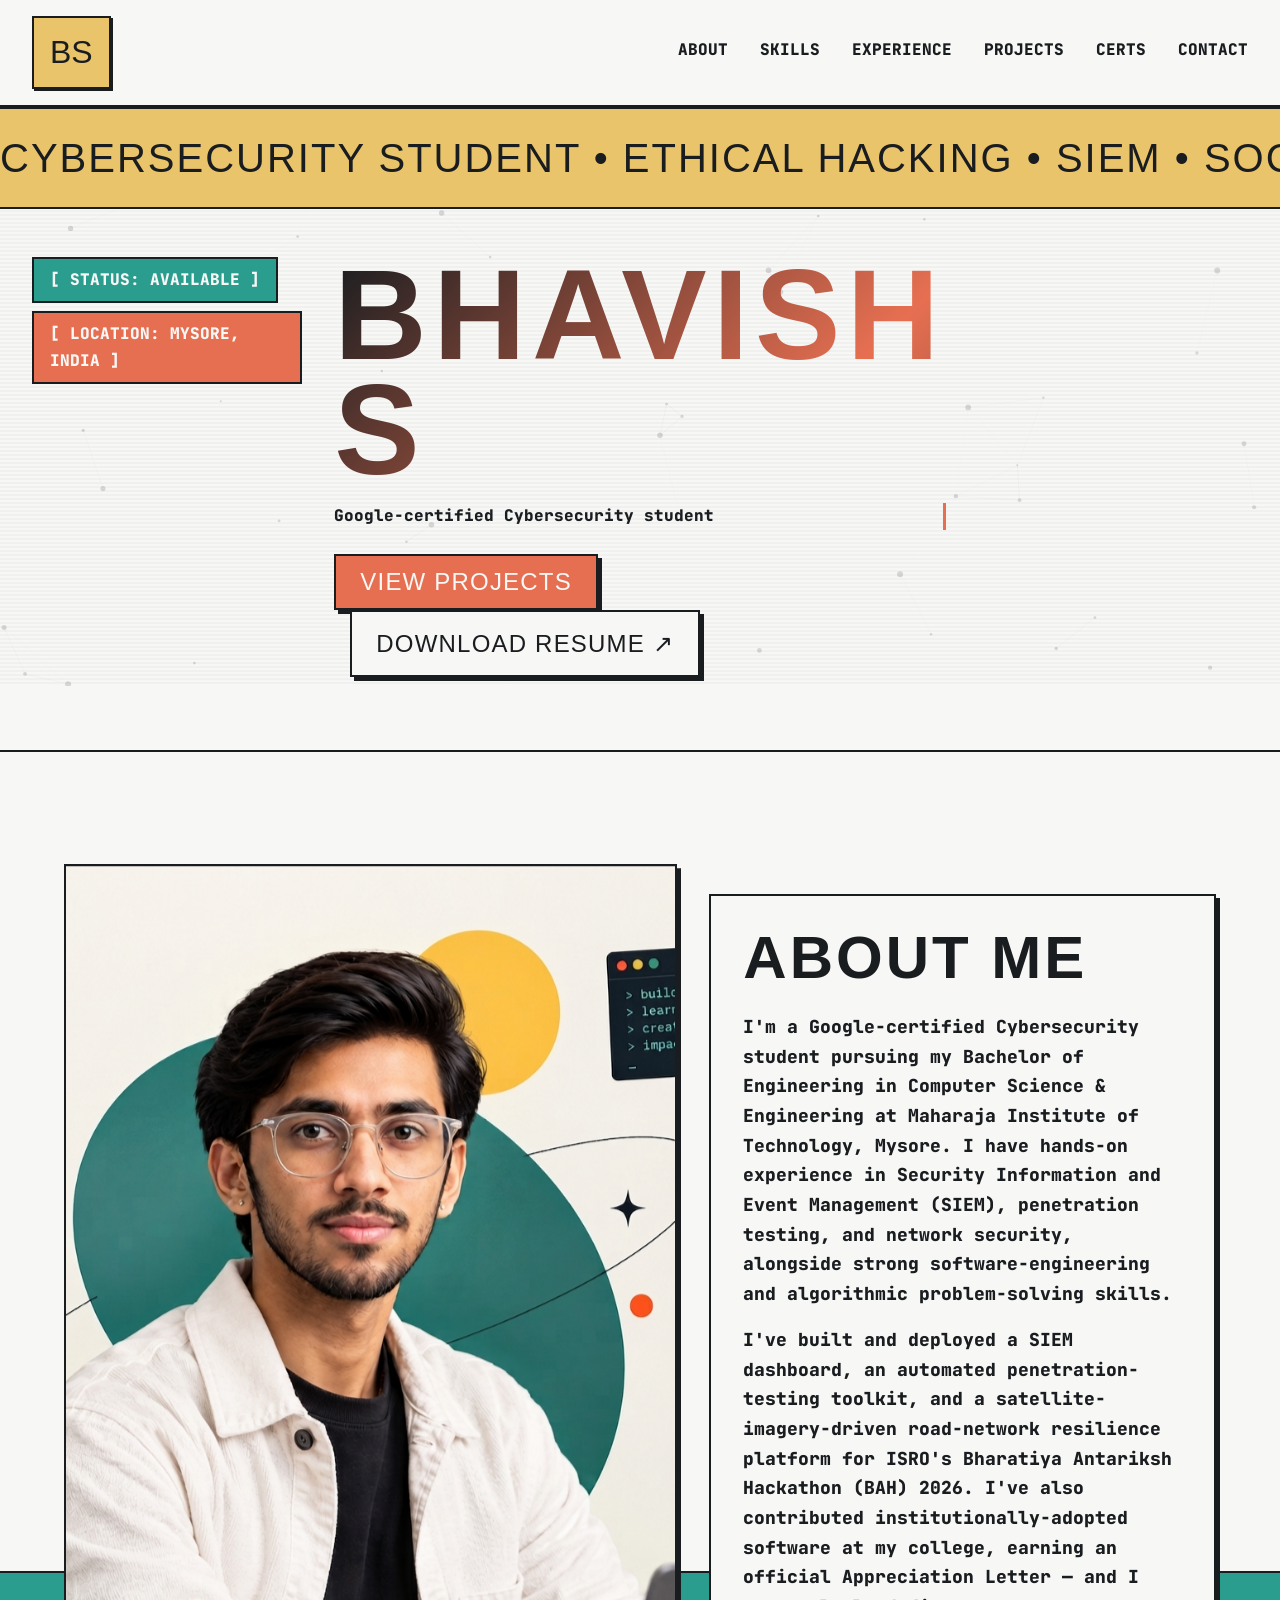
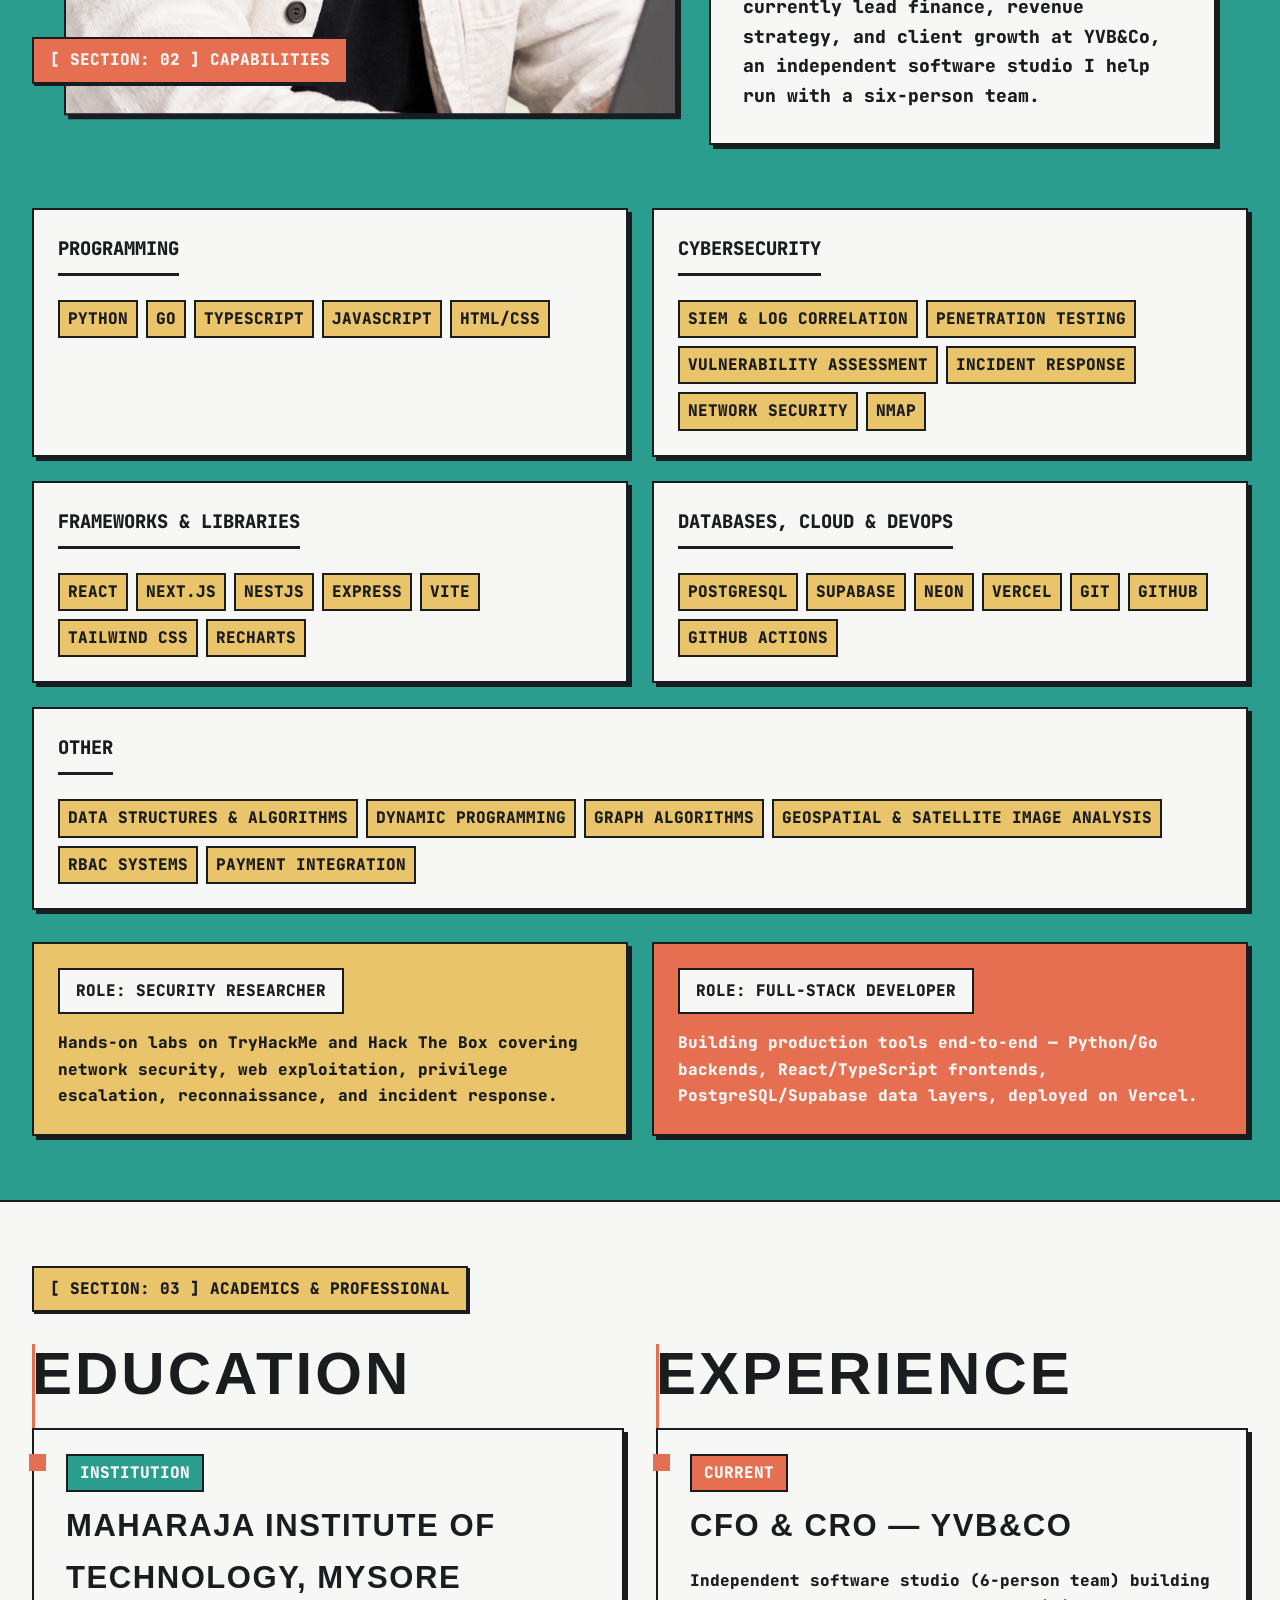
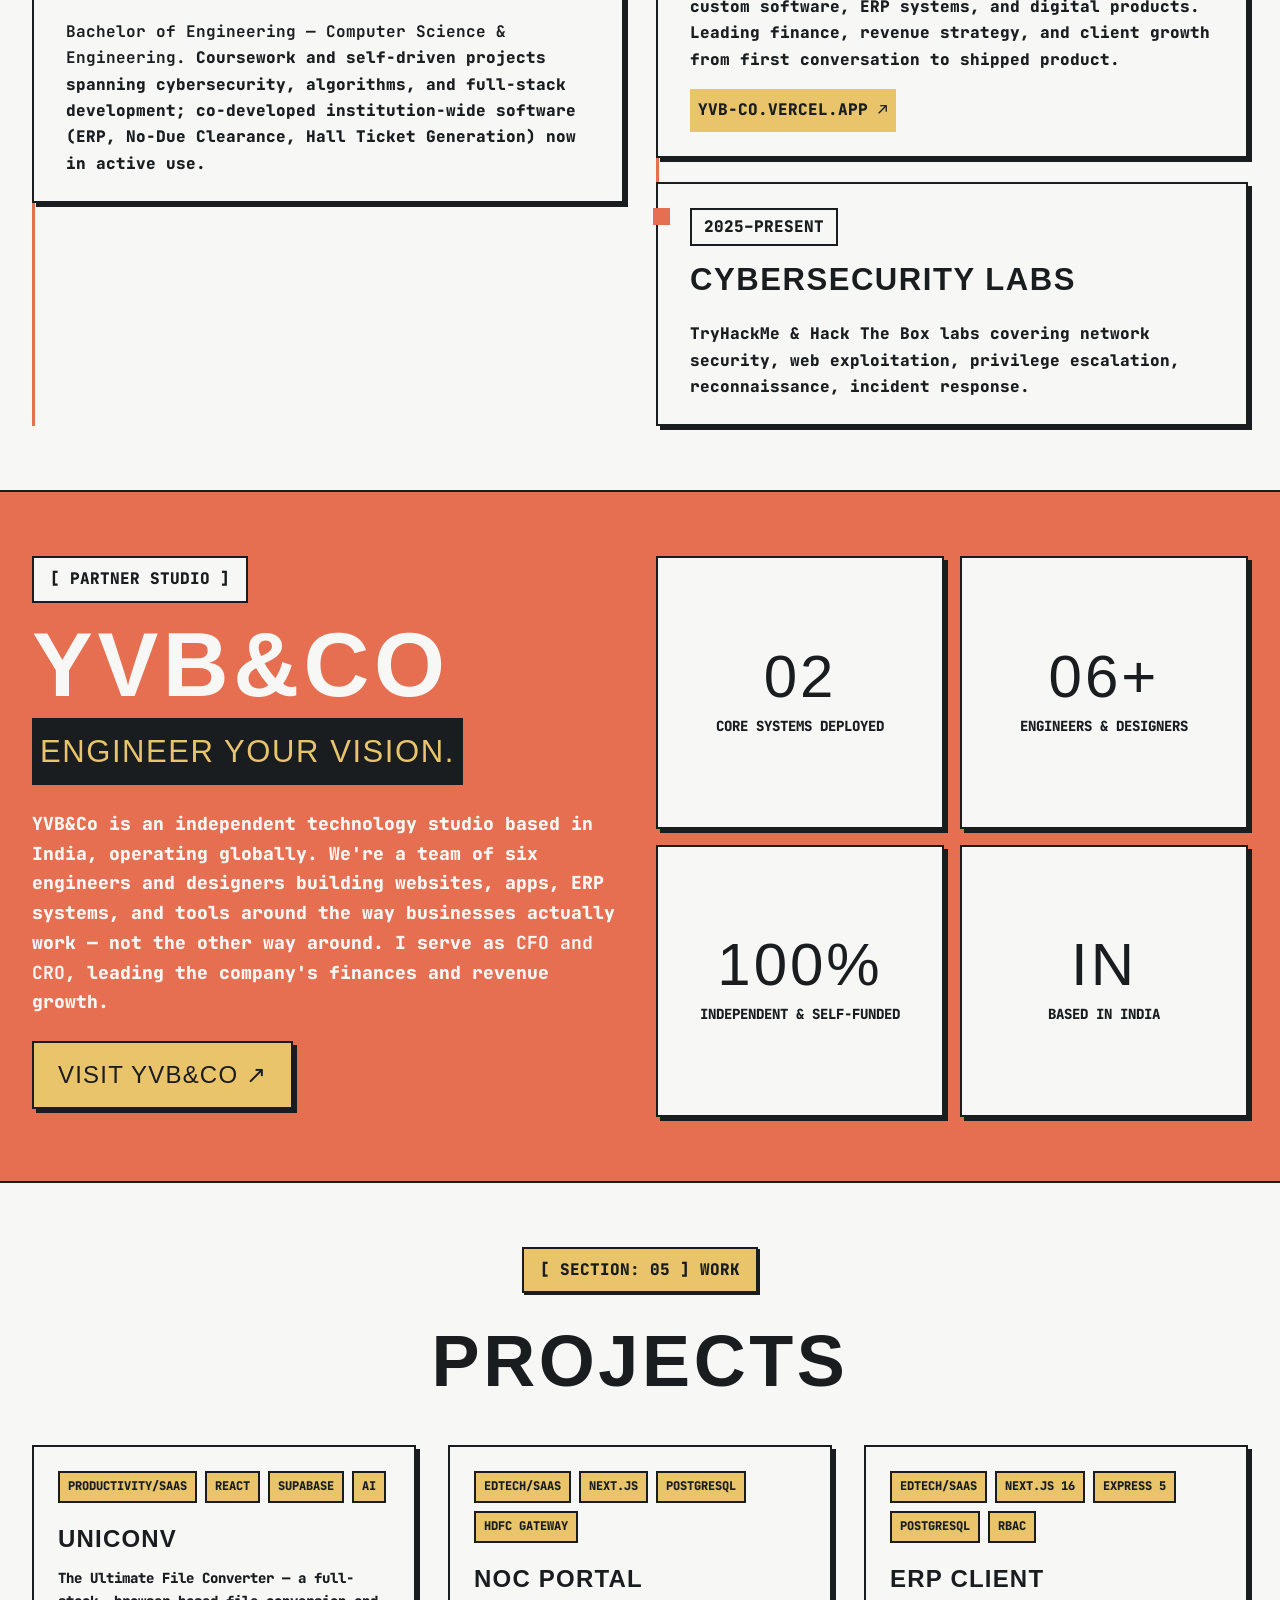
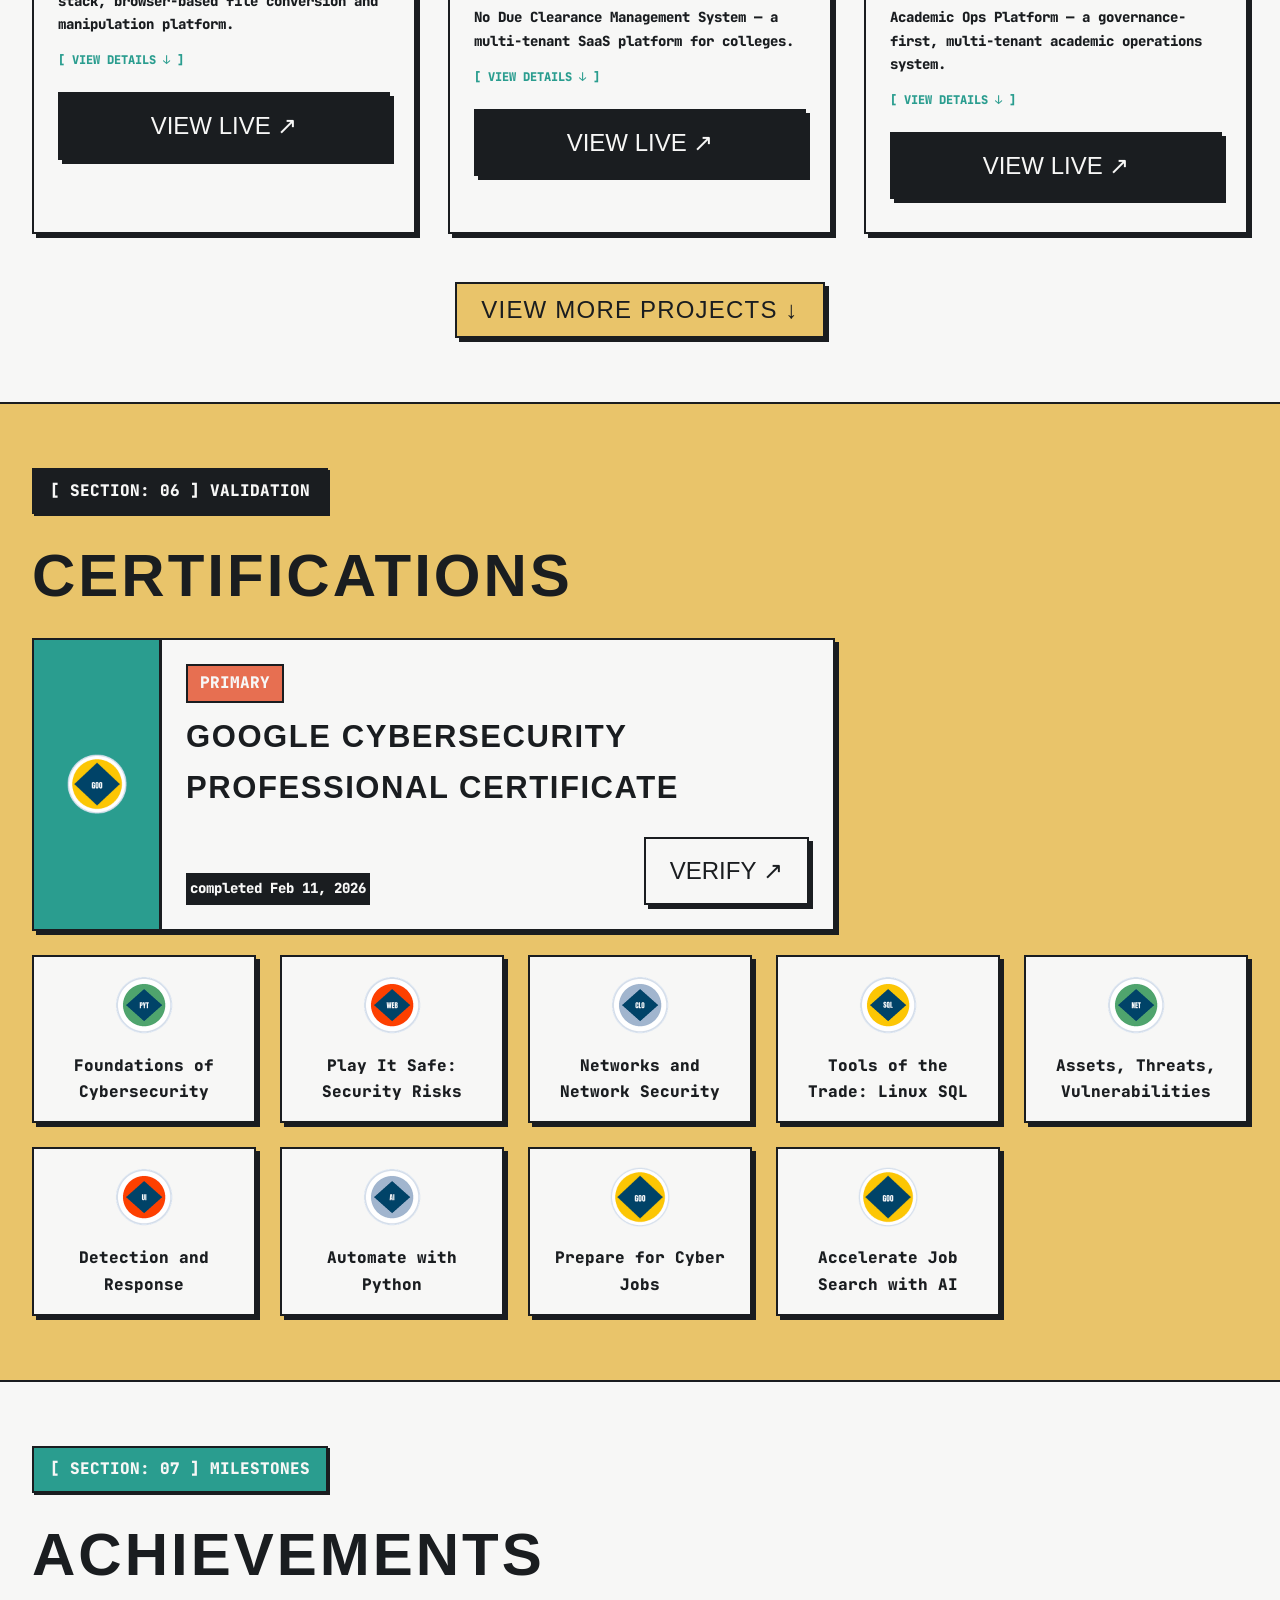
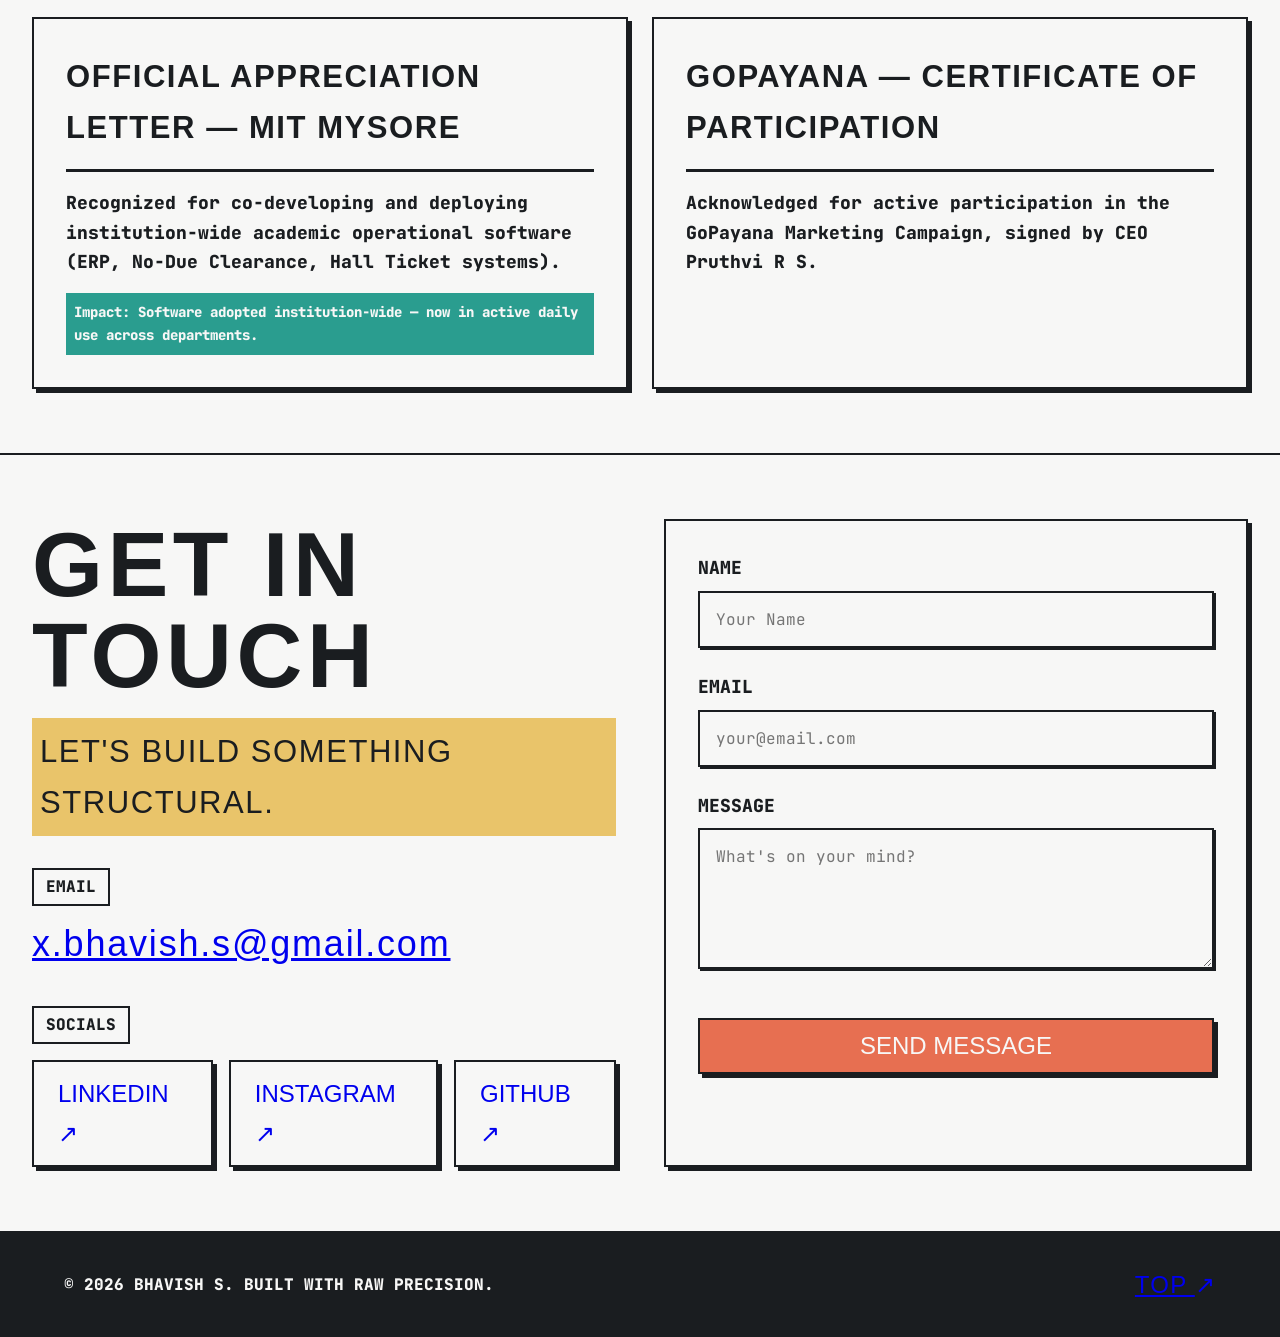
==== index.html @ 1194d5c7 "Update contact form with real Formspree endpoint ID" ====
<!DOCTYPE html>
<html lang="en">
<head>
  <meta charset="UTF-8">
  <meta name="viewport" content="width=device-width, initial-scale=1.0">
  <title>Bhavish S — Cybersecurity Engineer & Full-Stack Developer</title>
  <meta name="description" content="Portfolio of Bhavish S — Google-certified Cybersecurity student, SIEM specialist, penetration tester, and CFO at YVB&Co software studio.">
  <link rel="icon" href="assets/images/favicon.png" type="image/png">
  <meta property="og:title" content="Bhavish S — Portfolio">
  <meta property="og:description" content="Cybersecurity engineer building SIEM dashboards, penetration-testing tools, and secure enterprise systems.">
  <meta property="og:image" content="assets/images/og-image.jpg">
  <link rel="preconnect" href="https://fonts.googleapis.com">
  <link rel="preconnect" href="https://fonts.gstatic.com" crossorigin>
  <link href="https://fonts.googleapis.com/css2?family=JetBrains+Mono:ital,wght@0,100..800;1,100..800&display=swap" rel="stylesheet">
  <link rel="stylesheet" href="styles.css">
</head>
<body>
  <div class="scroll-progress" aria-hidden="true"></div>
  <div class="custom-cursor" aria-hidden="true"></div>

  <!-- LIGHTBOX -->
  <div class="lightbox-overlay" id="lightbox" aria-hidden="true">
    <button class="lightbox-close" aria-label="Close lightbox">✕</button>
    <img src="" alt="Enlarged view">
  </div>

  <header class="navbar brutal-border-b" id="navbar">
    <a href="#hero" class="logo brutal-box bg-yellow" aria-label="Home">BS</a>
    <nav id="navLinks" class="nav-links">
      <a href="#about" class="nav-link">About</a>
      <a href="#skills" class="nav-link">Skills</a>
      <a href="#experience" class="nav-link">Experience</a>
      <a href="#projects" class="nav-link">Projects</a>
      <a href="#certifications" class="nav-link">Certs</a>
      <a href="#contact" class="nav-link">Contact</a>
    </nav>
  </header>

  <main>
    <!-- HERO -->
    <section id="hero" class="hero">
      <canvas id="hero-particles" aria-hidden="true"></canvas>
      <div class="marquee brutal-border-y bg-yellow">
        <div class="marquee-content font-display">
          CYBERSECURITY STUDENT • ETHICAL HACKING • SIEM • SOC • FULL STACK ENGINEER • YVB&CO CFO • CYBERSECURITY STUDENT • ETHICAL HACKING • SIEM • SOC • FULL STACK ENGINEER • YVB&CO CFO • 
        </div>
      </div>
      <div class="grid-container main-grid mt-12">
        <div class="hero-meta reveal">
          <span class="brutal-chip bg-blue text-white shadow-none">[ STATUS: AVAILABLE ]</span>
          <span class="brutal-chip bg-red text-white shadow-none mt-2">[ LOCATION: MYSORE, INDIA ]</span>
        </div>

        <div class="hero-content reveal">
          <h1 class="hero-title font-display">BHAVISH S</h1>
          <p class="hero-sub font-mono font-bold typewriter" id="hero-typewriter">Google-certified Cybersecurity student building SIEM dashboards, penetration-testing tools, and secure systems — while leading finance, revenue strategy, and client growth at my own software studio, YVB&Co.</p>
          
          <div class="hero-actions mt-6">
            <button class="brutal-btn bg-red text-white hover-push font-display text-2xl magnetic-btn" onclick="document.getElementById('projects').scrollIntoView({behavior:'smooth'})">VIEW PROJECTS</button>
            <a href="resume.pdf" class="brutal-btn bg-white text-black hover-push font-display text-2xl ml-4 magnetic-btn" target="_blank">DOWNLOAD RESUME <span class="arrow">↗</span></a>
          </div>
        </div>
      </div>
    </section>

    <!-- ABOUT -->
    <section id="about" class="about mt-16 pt-16 brutal-border-t bg-white">
      <div class="grid-container">
        <div class="section-meta mb-8 reveal">
          <span class="brutal-chip bg-yellow text-black">[ SECTION: 01 ] BIOGRAPHY</span>
        </div>
        <div class="grid-container main-grid">
          <div class="about-visual reveal" id="about-portrait">
            <div class="image-stack brutal-border bg-blue brutal-shadow w-full h-full aspect-square">
              <img src="assets/images/about-image-new.jpg" alt="About Bhavish portrait" class="w-full h-full object-cover" loading="lazy">
            </div>
          </div>
          <div class="about-content col-span-2 brutal-card bg-white p-8 reveal">
            <h2 class="font-display text-6xl mb-6 uppercase">ABOUT ME</h2>
            <p class="mb-4 font-bold text-lg prose-cap">I'm a Google-certified Cybersecurity student pursuing my Bachelor of Engineering in Computer Science & Engineering at Maharaja Institute of Technology, Mysore. I have hands-on experience in Security Information and Event Management (SIEM), penetration testing, and network security, alongside strong software-engineering and algorithmic problem-solving skills.</p>
            <p class="font-bold text-lg prose-cap">I've built and deployed a SIEM dashboard, an automated penetration-testing toolkit, and a satellite-imagery-driven road-network resilience platform for ISRO's Bharatiya Antariksh Hackathon (BAH) 2026. I've also contributed institutionally-adopted software at my college, earning an official Appreciation Letter — and I currently lead finance, revenue strategy, and client growth at YVB&Co, an independent software studio I help run with a six-person team.</p>
          </div>
        </div>
      </div>
    </section>

    <!-- SKILLS -->
    <section id="skills" class="skills mt-16 pt-16 pb-16 bg-blue brutal-border-y">
      <div class="grid-container">
        <div class="section-meta mb-8 reveal">
          <span class="brutal-chip bg-red text-white">[ SECTION: 02 ] CAPABILITIES</span>
        </div>
        <h2 class="font-display text-6xl mb-8 uppercase text-white reveal">TECHNICAL SKILLS</h2>

        <div class="grid-2x2 gap-6">
          <div class="skill-group brutal-card bg-white p-6 reveal">
            <h3 class="font-mono font-bold border-b-3 border-black pb-2 mb-4 inline-block uppercase">Programming</h3>
            <div class="flex gap-2 flex-wrap mt-2">
              <span class="brutal-tag">Python</span><span class="brutal-tag">Go</span><span class="brutal-tag">TypeScript</span><span class="brutal-tag">JavaScript</span><span class="brutal-tag">HTML/CSS</span>
            </div>
          </div>
          <div class="skill-group brutal-card bg-white p-6 reveal">
            <h3 class="font-mono font-bold border-b-3 border-black pb-2 mb-4 inline-block uppercase">Cybersecurity</h3>
            <div class="flex gap-2 flex-wrap mt-2">
              <span class="brutal-tag">SIEM & Log Correlation</span><span class="brutal-tag">Penetration Testing</span><span class="brutal-tag">Vulnerability Assessment</span><span class="brutal-tag">Incident Response</span><span class="brutal-tag">Network Security</span><span class="brutal-tag">Nmap</span>
            </div>
          </div>
          <div class="skill-group brutal-card bg-white p-6 reveal">
            <h3 class="font-mono font-bold border-b-3 border-black pb-2 mb-4 inline-block uppercase">Frameworks & Libraries</h3>
            <div class="flex gap-2 flex-wrap mt-2">
              <span class="brutal-tag">React</span><span class="brutal-tag">Next.js</span><span class="brutal-tag">NestJS</span><span class="brutal-tag">Express</span><span class="brutal-tag">Vite</span><span class="brutal-tag">Tailwind CSS</span><span class="brutal-tag">Recharts</span>
            </div>
          </div>
          <div class="skill-group brutal-card bg-white p-6 reveal">
            <h3 class="font-mono font-bold border-b-3 border-black pb-2 mb-4 inline-block uppercase">Databases, Cloud & DevOps</h3>
            <div class="flex gap-2 flex-wrap mt-2">
              <span class="brutal-tag">PostgreSQL</span><span class="brutal-tag">Supabase</span><span class="brutal-tag">Neon</span><span class="brutal-tag">Vercel</span><span class="brutal-tag">Git</span><span class="brutal-tag">GitHub</span><span class="brutal-tag">GitHub Actions</span>
            </div>
          </div>
          <div class="skill-group brutal-card bg-white p-6 col-span-2 reveal">
            <h3 class="font-mono font-bold border-b-3 border-black pb-2 mb-4 inline-block uppercase">Other</h3>
            <div class="flex gap-2 flex-wrap mt-2">
              <span class="brutal-tag">Data Structures & Algorithms</span><span class="brutal-tag">Dynamic Programming</span><span class="brutal-tag">Graph Algorithms</span><span class="brutal-tag">Geospatial & Satellite Image Analysis</span><span class="brutal-tag">RBAC Systems</span><span class="brutal-tag">Payment Integration</span>
            </div>
          </div>
        </div>

        <div class="grid-2x2 gap-6 mt-8">
          <div class="capability-card brutal-card bg-yellow p-6 text-black reveal">
            <span class="brutal-chip bg-white text-black mb-4 inline-block shadow-none">Role: Security Researcher</span>
            <p class="font-bold">Hands-on labs on TryHackMe and Hack The Box covering network security, web exploitation, privilege escalation, reconnaissance, and incident response.</p>
          </div>
          <div class="capability-card brutal-card bg-red text-white p-6 reveal">
            <span class="brutal-chip bg-white text-black mb-4 inline-block shadow-none">Role: Full-Stack Developer</span>
            <p class="font-bold">Building production tools end-to-end — Python/Go backends, React/TypeScript frontends, PostgreSQL/Supabase data layers, deployed on Vercel.</p>
          </div>
        </div>
      </div>
    </section>

    <!-- EDUCATION & EXPERIENCE -->
    <section id="experience" class="experience mt-16">
      <div class="grid-container">
        <div class="section-meta mb-8 reveal">
          <span class="brutal-chip bg-yellow text-black">[ SECTION: 03 ] ACADEMICS & PROFESSIONAL</span>
        </div>
        
        <div class="grid-2x2 gap-8">
          <div class="col-left timeline-col">
            <div class="timeline-progress" id="timeline-left"></div>
            <h2 class="font-display text-6xl mb-6 uppercase reveal">EDUCATION</h2>
            <div class="brutal-card bg-white p-6 timeline-node reveal">
              <div class="card-header mb-4">
                <span class="brutal-badge bg-blue text-white mb-2 inline-block">Institution</span>
                <h3 class="font-display text-3xl uppercase">MAHARAJA INSTITUTE OF TECHNOLOGY, MYSORE</h3>
              </div>
              <div class="card-body">
                <p class="font-bold prose-cap"><strong>Bachelor of Engineering — Computer Science & Engineering.</strong> Coursework and self-driven projects spanning cybersecurity, algorithms, and full-stack development; co-developed institution-wide software (ERP, No-Due Clearance, Hall Ticket Generation) now in active use.</p>
              </div>
            </div>
          </div>
          <div class="col-right timeline-col">
            <div class="timeline-progress" id="timeline-right"></div>
            <h2 class="font-display text-6xl mb-6 uppercase reveal">EXPERIENCE</h2>
            <div class="brutal-card bg-white p-6 mb-6 timeline-node reveal">
              <div class="card-header mb-4">
                <span class="brutal-badge bg-red text-white mb-2 inline-block">Current</span>
                <h3 class="font-display text-3xl uppercase">CFO & CRO — YVB&CO</h3>
              </div>
              <p class="font-bold mb-4 prose-cap">Independent software studio (6-person team) building custom software, ERP systems, and digital products. Leading finance, revenue strategy, and client growth from first conversation to shipped product.</p>
              <a href="https://yvb-co.vercel.app" target="_blank" class="brutal-link bg-yellow font-bold uppercase p-2 border-3 border-black inline-block hover-push">yvb-co.vercel.app <span class="project-arrow">↗</span></a>
            </div>
            <div class="brutal-card bg-white p-6 timeline-node reveal">
              <div class="card-header mb-4">
                <span class="brutal-badge bg-white text-black border-3 border-black mb-2 inline-block">2025–Present</span>
                <h3 class="font-display text-3xl uppercase">CYBERSECURITY LABS</h3>
              </div>
              <p class="font-bold prose-cap">TryHackMe & Hack The Box labs covering network security, web exploitation, privilege escalation, reconnaissance, incident response.</p>
            </div>
          </div>
        </div>
      </div>
    </section>

    <!-- COMPANY -->
    <section id="company" class="company mt-16 pt-16 pb-16 bg-red brutal-border-y text-white">
      <div class="grid-container">
        <div class="grid-2x2 gap-8">
          <div class="company-main reveal">
            <span class="brutal-chip bg-white text-black mb-4 inline-block shadow-none">[ PARTNER STUDIO ]</span>
            <h2 class="font-display text-8xl uppercase mb-2">YVB&CO</h2>
            <p class="company-tagline font-display text-3xl bg-black text-yellow inline-block p-2 border-3 border-white mb-6 uppercase">ENGINEER YOUR VISION.</p>
            <p class="font-bold text-lg mb-6 prose-cap">YVB&Co is an independent technology studio based in India, operating globally. We're a team of six engineers and designers building websites, apps, ERP systems, and tools around the way businesses actually work — not the other way around. I serve as <strong>CFO and CRO</strong>, leading the company's finances and revenue growth.</p>
            <a href="https://yvb-co.vercel.app/" target="_blank" class="brutal-btn bg-yellow text-black font-display text-2xl hover-push magnetic-btn">VISIT YVB&CO <span class="project-arrow">↗</span></a>
          </div>

          <div class="company-stats grid-2x2 gap-4">
            <div class="brutal-card bg-white text-black p-6 flex flex-col justify-center items-center text-center reveal">
              <span class="font-display text-6xl block">02</span>
              <span class="font-mono font-bold uppercase text-sm block mt-2">Core Systems Deployed</span>
            </div>
            <div class="brutal-card bg-white text-black p-6 flex flex-col justify-center items-center text-center reveal">
              <span class="font-display text-6xl block">06+</span>
              <span class="font-mono font-bold uppercase text-sm block mt-2">Engineers & Designers</span>
            </div>
            <div class="brutal-card bg-white text-black p-6 flex flex-col justify-center items-center text-center reveal">
              <span class="font-display text-6xl block">100%</span>
              <span class="font-mono font-bold uppercase text-sm block mt-2">Independent & Self-Funded</span>
            </div>
            <div class="brutal-card bg-white text-black p-6 flex flex-col justify-center items-center text-center reveal">
              <span class="font-display text-6xl block">IN</span>
              <span class="font-mono font-bold uppercase text-sm block mt-2">Based in India</span>
            </div>
          </div>
        </div>
      </div>
    </section>

    <!-- PROJECTS -->
    <section id="projects" class="projects mt-16">
      <div class="grid-container">
        <div class="section-meta mb-8 text-center reveal">
          <span class="brutal-chip bg-yellow text-black">[ SECTION: 05 ] WORK</span>
        </div>
        <h2 class="font-display text-7xl uppercase mb-12 text-center reveal">PROJECTS</h2>

        <div class="grid-auto gap-8">
          <!-- Project 1: UniConv -->
          <article class="brutal-card bg-white project-card reveal">
            <div class="p-6">
              <div class="flex gap-2 flex-wrap mb-4">
                <span class="brutal-tag text-xs">Productivity/SaaS</span>
                <span class="brutal-tag text-xs bg-white">React</span>
                <span class="brutal-tag text-xs bg-white">Supabase</span>
                <span class="brutal-tag text-xs bg-white">AI</span>
              </div>
              <h3 class="font-display text-2xl uppercase mb-2">UniConv</h3>
              <p class="font-bold text-sm mb-2">The Ultimate File Converter — a full-stack, browser-based file conversion and manipulation platform.</p>
              <button class="project-expand-btn" onclick="this.closest('.project-card').classList.toggle('expanded')">[ VIEW DETAILS ↓ ]</button>
              <div class="project-details">
                <div class="mt-4 p-4 bg-yellow border-3 border-black">
                  <p class="font-bold text-sm mb-2"><strong>Problem:</strong> Users needed multiple tools/apps to convert, merge, compress, and secure files — creating friction and privacy concerns with uploading to random services.</p>
                  <p class="font-bold text-sm mb-2"><strong>Approach:</strong> Built a universal converter supporting PNG/JPG/WEBP ↔ PDF/DOCX with AI-assisted watermark removal, PDF-to-Excel table extraction, merge/split, 256-bit AES encryption, and audio/video conversion with codec control.</p>
                  <p class="font-bold text-sm mb-2"><strong>Role:</strong> Full-stack development — designed the architecture, built frontend and backend, and implemented Supabase auth for free/pro tiers.</p>
                  <p class="font-bold text-sm"><strong>Impact:</strong> Single platform replacing 5+ separate tools; zero file uploads to third-party servers.</p>
                </div>
              </div>
              <a href="https://uniconv-psi.vercel.app/" target="_blank" class="brutal-btn bg-black text-white w-full text-center text-lg mt-4">VIEW LIVE <span class="project-arrow">↗</span></a>
            </div>
          </article>

          <!-- Project 2: NOC Portal -->
          <article class="brutal-card bg-white project-card reveal">
            <div class="p-6">
              <div class="flex gap-2 flex-wrap mb-4">
                <span class="brutal-tag text-xs">EdTech/SaaS</span>
                <span class="brutal-tag text-xs bg-white">Next.js</span>
                <span class="brutal-tag text-xs bg-white">PostgreSQL</span>
                <span class="brutal-tag text-xs bg-white">HDFC Gateway</span>
              </div>
              <h3 class="font-display text-2xl uppercase mb-2">NOC Portal</h3>
              <p class="font-bold text-sm mb-2">No Due Clearance Management System — a multi-tenant SaaS platform for colleges.</p>
              <button class="project-expand-btn" onclick="this.closest('.project-card').classList.toggle('expanded')">[ VIEW DETAILS ↓ ]</button>
              <div class="project-details">
                <div class="mt-4 p-4 bg-yellow border-3 border-black">
                  <p class="font-bold text-sm mb-2"><strong>Problem:</strong> Colleges handled No Due Certificates manually — students physically visited 6+ departments, waited days for signatures, and payments were tracked on paper.</p>
                  <p class="font-bold text-sm mb-2"><strong>Approach:</strong> Built a multi-stage clearance workflow (Faculty → AICTE → Librarian → Accounts → HOD → Principal) with HDFC SmartGateway payment integration, webhook verification, and bulk CSV imports.</p>
                  <p class="font-bold text-sm mb-2"><strong>Role:</strong> Full-stack development — designed role-based access across 12+ roles, multi-tenant architecture with per-institution branding and billing plans.</p>
                  <p class="font-bold text-sm"><strong>Impact:</strong> Digitized an entirely manual clearance process; adopted institution-wide at MIT Mysore.</p>
                </div>
              </div>
              <a href="https://noc-portal-self.vercel.app/" target="_blank" class="brutal-btn bg-black text-white w-full text-center text-lg mt-4">VIEW LIVE <span class="project-arrow">↗</span></a>
            </div>
          </article>

          <!-- Project 3: ERP Client -->
          <article class="brutal-card bg-white project-card reveal">
            <div class="p-6">
              <div class="flex gap-2 flex-wrap mb-4">
                <span class="brutal-tag text-xs">EdTech/SaaS</span>
                <span class="brutal-tag text-xs bg-white">Next.js 16</span>
                <span class="brutal-tag text-xs bg-white">Express 5</span>
                <span class="brutal-tag text-xs bg-white">PostgreSQL</span>
                <span class="brutal-tag text-xs bg-white">RBAC</span>
              </div>
              <h3 class="font-display text-2xl uppercase mb-2">ERP Client</h3>
              <p class="font-bold text-sm mb-2">Academic Ops Platform — a governance-first, multi-tenant academic operations system.</p>
              <button class="project-expand-btn" onclick="this.closest('.project-card').classList.toggle('expanded')">[ VIEW DETAILS ↓ ]</button>
              <div class="project-details">
                <div class="mt-4 p-4 bg-yellow border-3 border-black">
                  <p class="font-bold text-sm mb-2"><strong>Problem:</strong> Engineering colleges managed admissions, assessments, exams, and results across disconnected spreadsheets with zero audit trail or access control.</p>
                  <p class="font-bold text-sm mb-2"><strong>Approach:</strong> Built a 10-role RBAC hierarchy with OWN/ASSIGNED/DEPARTMENT/ALL scopes. Full academic structure: departments, programs, courses, batches, semesters. Separation-of-duties workflow (clerk entry → COE approval → admin publish).</p>
                  <p class="font-bold text-sm mb-2"><strong>Role:</strong> Full-stack architect — designed zero-trust security model, immutable audit logging, and the complete role hierarchy.</p>
                  <p class="font-bold text-sm"><strong>Impact:</strong> Covers the full academic lifecycle from admissions to result publication with immutable compliance.</p>
                </div>
              </div>
              <a href="https://erp-client-9lbk.vercel.app/" target="_blank" class="brutal-btn bg-black text-white w-full text-center text-lg mt-4">VIEW LIVE <span class="project-arrow">↗</span></a>
            </div>
          </article>
        </div>

        <div id="hidden-projects" style="display: none;" class="grid-auto gap-8 mt-8">
          <!-- Project 4: MITM PlacePro -->
          <article class="brutal-card bg-white project-card reveal">
            <div class="p-6">
              <div class="flex gap-2 flex-wrap mb-4">
                <span class="brutal-tag text-xs">EdTech/SaaS</span>
                <span class="brutal-tag text-xs bg-white">Next.js 16</span>
                <span class="brutal-tag text-xs bg-white">NestJS</span>
                <span class="brutal-tag text-xs bg-white">Neon PostgreSQL</span>
                <span class="brutal-tag text-xs bg-white">JWT</span>
              </div>
              <h3 class="font-display text-2xl uppercase mb-2">MITM PlacePro</h3>
              <p class="font-bold text-sm mb-2">Intelligent Campus Placement Management System.</p>
              <button class="project-expand-btn" onclick="this.closest('.project-card').classList.toggle('expanded')">[ VIEW DETAILS ↓ ]</button>
              <div class="project-details">
                <div class="mt-4 p-4 bg-yellow border-3 border-black">
                  <p class="font-bold text-sm mb-2"><strong>Problem:</strong> Campus placements were coordinated via email chains and spreadsheets — no visibility for students, no structured drive management for placement officers.</p>
                  <p class="font-bold text-sm mb-2"><strong>Approach:</strong> Three dashboards (Admin, Student, Company) with end-to-end drive management, multi-round scheduling, assessment system with credential distribution, and real-time analytics.</p>
                  <p class="font-bold text-sm mb-2"><strong>Role:</strong> Full-stack development — built all three portals, assessment engine, bulk grading, and department-wise reporting.</p>
                  <p class="font-bold text-sm"><strong>Impact:</strong> Complete digitization of placement lifecycle — from drive creation to final hiring result.</p>
                </div>
              </div>
              <a href="https://mitm-placepro.vercel.app/" target="_blank" class="brutal-btn bg-black text-white w-full text-center text-lg mt-4">VIEW LIVE <span class="project-arrow">↗</span></a>
            </div>
          </article>

          <!-- Project 5: Jnanashodha -->
          <article class="brutal-card bg-white project-card reveal">
            <div class="p-6">
              <div class="flex gap-2 flex-wrap mb-4">
                <span class="brutal-tag text-xs">EdTech/Research</span>
                <span class="brutal-tag text-xs bg-white">React</span>
                <span class="brutal-tag text-xs bg-white">VTU Compliance</span>
              </div>
              <h3 class="font-display text-2xl uppercase mb-2">Jnanashodha</h3>
              <p class="font-bold text-sm mb-2">Research Admissions & Management Portal — ಜ್ಞಾನಶೋಧ ("Pursuit of Knowledge").</p>
              <button class="project-expand-btn" onclick="this.closest('.project-card').classList.toggle('expanded')">[ VIEW DETAILS ↓ ]</button>
              <div class="project-details">
                <div class="mt-4 p-4 bg-yellow border-3 border-black">
                  <p class="font-bold text-sm mb-2"><strong>Problem:</strong> The entire Ph.D lifecycle at MIT Mysore — from candidate registration through graduation — was tracked manually with no digital workflow.</p>
                  <p class="font-bold text-sm mb-2"><strong>Approach:</strong> 8-tab application wizard covering personal, academic, examination, ETR exemption, documents, and payment details. Full workflow: application → Principal review → scholar allotment → RAC formation → progress reports → publications → examinations → graduation.</p>
                  <p class="font-bold text-sm mb-2"><strong>Role:</strong> Full-stack development — built 5 tailored role dashboards (Admin, Principal, Supervisor, RAC Member, Candidate) with VTU-compliant process flows.</p>
                  <p class="font-bold text-sm"><strong>Impact:</strong> Digitized the complete Ph.D lifecycle for the institution.</p>
                </div>
              </div>
              <a href="https://mitm-rd.vercel.app/" target="_blank" class="brutal-btn bg-black text-white w-full text-center text-lg mt-4">VIEW LIVE <span class="project-arrow">↗</span></a>
            </div>
          </article>

          <!-- Project 6: PetCommunity -->
          <article class="brutal-card bg-white project-card reveal">
            <div class="p-6">
              <div class="flex gap-2 flex-wrap mb-4">
                <span class="brutal-tag text-xs">Community/Consumer</span>
                <span class="brutal-tag text-xs bg-white">React</span>
                <span class="brutal-tag text-xs bg-white">AI Matching</span>
              </div>
              <h3 class="font-display text-2xl uppercase mb-2">PetCommunity</h3>
              <p class="font-bold text-sm mb-2">Connect, Match & Care — a community platform for pet owners.</p>
              <button class="project-expand-btn" onclick="this.closest('.project-card').classList.toggle('expanded')">[ VIEW DETAILS ↓ ]</button>
              <div class="project-details">
                <div class="mt-4 p-4 bg-yellow border-3 border-black">
                  <p class="font-bold text-sm mb-2"><strong>Problem:</strong> Pet owners lacked a single platform to find compatible pets, locate specialty vets, and share expert care advice.</p>
                  <p class="font-bold text-sm mb-2"><strong>Approach:</strong> Intelligent pet matchmaking based on genetic traits and temperament, verified vet directory ("Elite Care"), community feed, expert Q&A, and Breed Lab — an in-depth breed and genetics encyclopedia.</p>
                  <p class="font-bold text-sm mb-2"><strong>Role:</strong> Full-stack development — built matchmaking algorithm, community features, and the Breed Lab encyclopedia.</p>
                  <p class="font-bold text-sm"><strong>Impact:</strong> One-stop platform connecting pet owners with care resources and compatible matches.</p>
                </div>
              </div>
              <a href="https://petcommunity-puce.vercel.app/" target="_blank" class="brutal-btn bg-black text-white w-full text-center text-lg mt-4">VIEW LIVE <span class="project-arrow">↗</span></a>
            </div>
          </article>
        </div>
        
        <div class="text-center mt-12">
          <button id="toggle-projects-btn" class="brutal-btn bg-yellow text-black hover-push font-display text-2xl cursor-pointer magnetic-btn" onclick="document.getElementById('hidden-projects').style.display='grid'; this.style.display='none';">VIEW MORE PROJECTS ↓</button>
        </div>
      </div>
    </section>

    <!-- CERTIFICATIONS -->
    <section id="certifications" class="certs mt-16 pt-16 pb-16 bg-yellow brutal-border-y">
      <div class="grid-container">
        <div class="section-meta mb-8 reveal">
          <span class="brutal-chip bg-black text-white">[ SECTION: 06 ] VALIDATION</span>
        </div>
        <h2 class="font-display text-6xl mb-8 uppercase text-black reveal">CERTIFICATIONS</h2>

        <div class="grid-auto gap-6">
          <article class="brutal-card bg-white hover-push col-span-2 flex items-stretch reveal">
            <div class="p-6 border-r-3 border-black flex items-center justify-center min-w-32 bg-blue">
              <img src="assets/images/cert-01.png" alt="Google Cybersecurity" class="w-16 h-16 object-contain" loading="lazy">
            </div>
            <div class="p-6 w-full flex flex-col justify-between">
              <div>
                <span class="brutal-badge bg-red text-white mb-2 inline-block">Primary</span>
                <h3 class="font-display text-3xl uppercase mb-2">Google Cybersecurity Professional Certificate</h3>
              </div>
              <div class="flex justify-between items-end mt-4">
                <span class="font-mono font-bold text-sm bg-black text-white p-1">completed Feb 11, 2026</span>
                <a href="https://coursera.org/verify/professional-cert/I4I0BFTGQ6G2" target="_blank" class="brutal-btn bg-white text-black p-2 px-4 text-sm hover-bg-blue">Verify <span class="project-arrow">↗</span></a>
              </div>
            </div>
          </article>
        </div>
          
        <div class="cert-grid mt-6">
          <article class="brutal-card bg-white p-4 flex flex-col items-center text-center hover-straight reveal">
            <img src="assets/images/cert-02.png" alt="Foundations" class="w-16 h-16 mb-4" loading="lazy">
            <h4 class="font-bold">Foundations of Cybersecurity</h4>
          </article>
          <article class="brutal-card bg-white p-4 flex flex-col items-center text-center hover-straight reveal">
            <img src="assets/images/cert-03.png" alt="Play It Safe" class="w-16 h-16 mb-4" loading="lazy">
            <h4 class="font-bold">Play It Safe: Security Risks</h4>
          </article>
          <article class="brutal-card bg-white p-4 flex flex-col items-center text-center hover-straight reveal">
            <img src="assets/images/cert-04.png" alt="Networks" class="w-16 h-16 mb-4" loading="lazy">
            <h4 class="font-bold">Networks and Network Security</h4>
          </article>
          <article class="brutal-card bg-white p-4 flex flex-col items-center text-center hover-straight reveal">
            <img src="assets/images/cert-05.png" alt="Linux SQL" class="w-16 h-16 mb-4" loading="lazy">
            <h4 class="font-bold">Tools of the Trade: Linux SQL</h4>
          </article>
          <article class="brutal-card bg-white p-4 flex flex-col items-center text-center hover-straight reveal">
            <img src="assets/images/cert-06.png" alt="Threats" class="w-16 h-16 mb-4" loading="lazy">
            <h4 class="font-bold">Assets, Threats, Vulnerabilities</h4>
          </article>
          <article class="brutal-card bg-white p-4 flex flex-col items-center text-center hover-straight reveal">
            <img src="assets/images/cert-07.png" alt="Detection" class="w-16 h-16 mb-4" loading="lazy">
            <h4 class="font-bold">Detection and Response</h4>
          </article>
          <article class="brutal-card bg-white p-4 flex flex-col items-center text-center hover-straight reveal">
            <img src="assets/images/cert-08.png" alt="Python" class="w-16 h-16 mb-4" loading="lazy">
            <h4 class="font-bold">Automate with Python</h4>
          </article>
          <article class="brutal-card bg-white p-4 flex flex-col items-center text-center hover-straight reveal">
            <img src="assets/images/cert-01.png" alt="Prepare Jobs" class="w-16 h-16 mb-4" loading="lazy">
            <h4 class="font-bold">Prepare for Cyber Jobs</h4>
          </article>
          <article class="brutal-card bg-white p-4 flex flex-col items-center text-center hover-straight reveal">
            <img src="assets/images/cert-01.png" alt="AI" class="w-16 h-16 mb-4" loading="lazy">
            <h4 class="font-bold">Accelerate Job Search with AI</h4>
          </article>
        </div>
      </div>
    </section>

    <!-- ACHIEVEMENTS -->
    <section id="achievements" class="achievements mt-16">
      <div class="grid-container">
        <div class="section-meta mb-8 reveal">
          <span class="brutal-chip bg-blue text-white">[ SECTION: 07 ] MILESTONES</span>
        </div>
        <h2 class="font-display text-6xl mb-8 uppercase text-black reveal">ACHIEVEMENTS</h2>
        <div class="grid-2x2 gap-6">
          <div class="brutal-card bg-white p-8 hover-push reveal">
            <h3 class="font-display text-3xl uppercase border-b-3 border-black pb-4 mb-4">Official Appreciation Letter — MIT Mysore</h3>
            <p class="font-bold text-lg prose-cap">Recognized for co-developing and deploying institution-wide academic operational software (ERP, No-Due Clearance, Hall Ticket systems).</p>
            <p class="font-mono font-bold text-sm mt-4 bg-blue text-white p-2 inline-block">Impact: Software adopted institution-wide — now in active daily use across departments.</p>
          </div>
          <div class="brutal-card bg-white p-8 hover-push reveal">
            <h3 class="font-display text-3xl uppercase border-b-3 border-black pb-4 mb-4">GoPayana — Certificate of Participation</h3>
            <p class="font-bold text-lg prose-cap">Acknowledged for active participation in the GoPayana Marketing Campaign, signed by CEO Pruthvi R S.</p>
          </div>
        </div>
      </div>
    </section>

    <!-- CONTACT -->
    <section id="contact" class="contact mt-16 pt-16 brutal-border-t">
      <div class="grid-container">
        <div class="grid-2x2 gap-12">
          <div class="contact-text reveal">
            <h2 class="font-display text-8xl uppercase mb-4">GET IN TOUCH</h2>
            <p class="font-display text-3xl uppercase bg-yellow inline-block p-2 border-3 border-black mb-8 shadow-none">Let's build something structural.</p>
            <div class="contact-info">
              <div class="mb-8">
                <span class="brutal-badge bg-white text-black mb-2 inline-block">Email</span>
                <a href="mailto:x.bhavish.s@gmail.com" class="font-display text-4xl block hover-text-red">x.bhavish.s@gmail.com</a>
              </div>
              <div>
                <span class="brutal-badge bg-white text-black mb-2 inline-block">Socials</span>
                <div class="flex gap-4 mt-2">
                  <a href="https://www.linkedin.com/in/bhavish-s-/" target="_blank" class="brutal-btn bg-white hover-push">LinkedIn <span class="project-arrow">↗</span></a>
                  <a href="https://www.instagram.com/bhavish_s_/" target="_blank" class="brutal-btn bg-white hover-push">Instagram <span class="project-arrow">↗</span></a>
                  <a href="https://github.com/Bhavish-S" target="_blank" class="brutal-btn bg-white hover-push">GitHub <span class="project-arrow">↗</span></a>
                </div>
              </div>
            </div>
          </div>
          <div class="contact-form brutal-card bg-white p-8 reveal" id="contact-form-wrapper">
            <form id="contact-form" action="https://formspree.io/f/maeyzgdo" method="POST">
              <div class="form-group mb-6">
                <label class="font-mono font-bold uppercase block mb-2 text-lg" for="contact-name">NAME</label>
                <input type="text" id="contact-name" name="name" placeholder="Your Name" class="brutal-input" required>
              </div>
              <div class="form-group mb-6">
                <label class="font-mono font-bold uppercase block mb-2 text-lg" for="contact-email">EMAIL</label>
                <input type="email" id="contact-email" name="email" placeholder="your@email.com" class="brutal-input" required>
              </div>
              <div class="form-group mb-6">
                <label class="font-mono font-bold uppercase block mb-2 text-lg" for="contact-message">MESSAGE</label>
                <textarea rows="5" id="contact-message" name="message" placeholder="What's on your mind?" class="brutal-input" required></textarea>
              </div>
              <button type="submit" class="brutal-btn bg-red text-white w-full text-2xl hover-push mt-4 magnetic-btn" id="submit-btn">SEND MESSAGE</button>
            </form>
            <div class="form-status" id="form-success">
              <div class="checkmark"></div>
              <p class="font-display text-3xl uppercase">MESSAGE SENT!</p>
              <p class="font-mono font-bold mt-2">I'll get back to you soon.</p>
            </div>
          </div>
        </div>
      </div>
    </section>
  </main>

  <footer class="bg-black text-white brutal-border-t p-8 mt-16">
    <div class="grid-container flex justify-between items-center">
      <span class="font-mono font-bold">© 2026 BHAVISH S. BUILT WITH RAW PRECISION.</span>
      <a href="#hero" class="font-display text-2xl hover-text-yellow">TOP <span class="project-arrow">↗</span></a>
    </div>
  </footer>

  <script src="script.js"></script>
</body>
</html>
---- styles.css ----
/* ==========================================================================
   PURE NEUBRUTALISM DESIGN SYSTEM — MAXIMAL UPGRADE
   ========================================================================== */

/* --- TOKENS & RESET --- */
:root {
  /* Core Palette */
  --c-white: #F7F7F6;
  --c-black: #1A1D20;
  --c-yellow: #E9C46A;
  --c-red: #E76F51;
  --c-blue: #2A9D8F;
  
  /* Typography */
  --font-display: 'Anton', sans-serif;
  --font-mono: 'JetBrains Mono', monospace;

  /* Structure */
  --border: 2px solid var(--c-black);
  --shadow: 4px 4px 0px var(--c-black);
  --shadow-sm: 2px 2px 0px var(--c-black);
  --transition: all 0.2s cubic-bezier(0.22, 1, 0.36, 1);
  --space-unit: 0.5rem; /* 8px base */

  /* Easing */
  --ease-out-expo: cubic-bezier(0.22, 1, 0.36, 1);
  --ease-out-quad: cubic-bezier(0.25, 0.46, 0.45, 0.94);
}

* {
  margin: 0;
  padding: 0;
  box-sizing: border-box;
}

html {
  scroll-behavior: smooth;
}

body {
  background-color: var(--c-white);
  color: var(--c-black);
  font-family: var(--font-mono);
  line-height: 1.65;
  overflow-x: hidden;
}

/* --- CUSTOM SCROLLBAR --- */
::-webkit-scrollbar {
  width: 20px;
}
::-webkit-scrollbar-track {
  background: var(--c-white);
  border-left: var(--border);
}
::-webkit-scrollbar-thumb {
  background: var(--c-red);
  border: var(--border);
  border-right: none;
}
::-webkit-scrollbar-thumb:hover {
  background: var(--c-yellow);
}

/* --- FLUID TYPOGRAPHY SCALE --- */
.font-display { font-family: var(--font-display); letter-spacing: 0.05em; }
.font-mono { font-family: var(--font-mono); }
.font-bold { font-weight: 800; }
.text-xs { font-size: clamp(0.65rem, 0.6rem + 0.25vw, 0.75rem); }
.text-sm { font-size: clamp(0.75rem, 0.7rem + 0.3vw, 0.875rem); }
.text-lg { font-size: clamp(1rem, 0.95rem + 0.3vw, 1.125rem); }
.text-xl { font-size: clamp(1.1rem, 1rem + 0.4vw, 1.25rem); }
.text-2xl { font-size: clamp(1.25rem, 1.1rem + 0.6vw, 1.5rem); }
.text-3xl { font-size: clamp(1.5rem, 1.3rem + 0.8vw, 2rem); }
.text-4xl { font-size: clamp(1.75rem, 1.5rem + 1vw, 2.25rem); }
.text-6xl { font-size: clamp(2.5rem, 2rem + 2.5vw, 3.75rem); line-height: 1; }
.text-7xl { font-size: clamp(3rem, 2.5rem + 3vw, 4.5rem); line-height: 1; }
.text-8xl { font-size: clamp(3.5rem, 2.5rem + 4vw, 6rem); line-height: 1; }
.uppercase { text-transform: uppercase; }

/* Prose width cap for readability */
.prose-cap {
  max-width: 65ch;
}

/* Text Stroke Effect */
.text-stroke {
  /* Clean — no stroke */
}

/* --- COLOR UTILITIES --- */
.bg-white { background-color: var(--c-white); }
.bg-black { background-color: var(--c-black); }
.bg-yellow { background-color: var(--c-yellow); }
.bg-red { background-color: var(--c-red); }
.bg-blue { background-color: var(--c-blue); }

.text-white { color: var(--c-white); }
.text-black { color: var(--c-black); }
.text-yellow { color: var(--c-yellow); }
.text-red { color: var(--c-red); }
.text-blue { color: var(--c-blue); }

.hover-bg-blue:hover { background-color: var(--c-blue); color: var(--c-white); }
.hover-bg-yellow:hover { background-color: var(--c-yellow); color: var(--c-black); }
.hover-text-red:hover { color: var(--c-red); }
.hover-text-yellow:hover { color: var(--c-yellow); }

/* --- STRUCTURAL UTILITIES --- */
.brutal-border { border: var(--border); }
.brutal-border-t { border-top: var(--border); }
.brutal-border-b { border-bottom: var(--border); }
.brutal-border-l { border-left: var(--border); }
.brutal-border-r { border-right: var(--border); }
.brutal-border-y { border-top: var(--border); border-bottom: var(--border); }
.border-3 { border-width: 3px; }
.border-black { border-color: var(--c-black); }
.border-white { border-color: var(--c-white); }
.border-b-3 { border-bottom: 3px solid var(--c-black); }
.border-r-3 { border-right: 3px solid var(--c-black); }

.brutal-shadow { box-shadow: var(--shadow); }
.shadow-offset { box-shadow: var(--shadow); }
.shadow-none { box-shadow: none !important; }

/* Layout */
.grid-container {
  max-width: 1400px;
  margin: 0 auto;
  padding: 0 2rem;
}
.main-grid {
  display: grid;
  grid-template-columns: repeat(3, 1fr);
  gap: 2rem;
}
.grid-2x2 {
  display: grid;
  grid-template-columns: repeat(2, 1fr);
  gap: 2rem;
}
.grid-auto {
  display: grid;
  grid-template-columns: repeat(auto-fill, minmax(350px, 1fr));
  gap: 2rem;
}

/* 8px-based spacing scale */
.mt-1 { margin-top: 0.25rem; }
.mt-2 { margin-top: 0.5rem; }
.mt-4 { margin-top: 1rem; }
.mt-6 { margin-top: 1.5rem; }
.mt-8 { margin-top: 2rem; }
.mt-12 { margin-top: 3rem; }
.mt-16 { margin-top: 4rem; }
.mb-2 { margin-bottom: 0.5rem; }
.mb-4 { margin-bottom: 1rem; }
.mb-6 { margin-bottom: 1.5rem; }
.mb-8 { margin-bottom: 2rem; }
.mb-12 { margin-bottom: 3rem; }
.ml-4 { margin-left: 1rem; }

.pt-16 { padding-top: 4rem; }
.pb-16 { padding-bottom: 4rem; }
.p-1 { padding: 0.25rem; }
.p-2 { padding: 0.5rem; }
.p-4 { padding: 1rem; }
.p-6 { padding: 1.5rem; }
.p-8 { padding: 2rem; }
.px-4 { padding-left: 1rem; padding-right: 1rem; }
.pb-2 { padding-bottom: 0.5rem; }
.pb-4 { padding-bottom: 1rem; }

/* Display */
.flex { display: flex; }
.flex-col { flex-direction: column; }
.flex-wrap { flex-wrap: wrap; }
.items-center { align-items: center; }
.items-end { align-items: flex-end; }
.items-stretch { align-items: stretch; }
.justify-center { justify-content: center; }
.justify-between { justify-content: space-between; }
.gap-2 { gap: 0.5rem; }
.gap-4 { gap: 1rem; }
.gap-6 { gap: 1.5rem; }
.gap-8 { gap: 2rem; }
.gap-12 { gap: 3rem; }

.block { display: block; }
.inline-block { display: inline-block; }
.w-full { width: 100%; }
.h-full { height: 100%; }
.w-max { width: max-content; }
.min-w-32 { min-width: 8rem; }
.w-16 { width: 4rem; }
.h-16 { height: 4rem; }
.aspect-square { aspect-ratio: 1 / 1; }
.aspect-video { aspect-ratio: 16 / 9; }
.object-cover { object-fit: cover; }
.object-contain { object-fit: contain; }
.relative { position: relative; }
.absolute { position: absolute; }
.bottom-4 { bottom: 1rem; }
.right-4 { right: 1rem; }
.overflow-hidden { overflow: hidden; }
.text-center { text-align: center; }
.col-span-2 { grid-column: span 2; }
.cursor-pointer { cursor: pointer; }

/* --- COMPONENTS --- */

/* Buttons & Links */
.brutal-btn {
  display: inline-block;
  padding: 0.75rem 1.5rem;
  border: var(--border);
  box-shadow: var(--shadow);
  font-family: var(--font-display);
  font-size: 1.5rem;
  text-transform: uppercase;
  text-decoration: none;
  transition: var(--transition);
  position: relative;
  overflow: hidden;
}

/* Click-ripple effect on buttons */
.brutal-btn .ripple {
  position: absolute;
  border-radius: 50%;
  background: rgba(255, 255, 255, 0.4);
  transform: scale(0);
  animation: ripple-anim 0.6s ease-out forwards;
  pointer-events: none;
}
@keyframes ripple-anim {
  to {
    transform: scale(4);
    opacity: 0;
  }
}

.brutal-link {
  text-decoration: none;
  color: inherit;
}

.hover-push {
  transition: transform 0.2s var(--ease-out-expo), box-shadow 0.2s var(--ease-out-expo);
}
.hover-push:hover {
  transform: translate(-2px, -2px);
  box-shadow: 6px 6px 0px var(--c-black);
}
.hover-push:active {
  transform: translate(4px, 4px);
  box-shadow: 0px 0px 0px var(--c-black);
}

/* Cards & Containers */
.brutal-card {
  border: var(--border);
  box-shadow: var(--shadow);
}

/* --- SCROLL-REVEAL ANIMATIONS --- */
@media (prefers-reduced-motion: no-preference) {
  .reveal {
    opacity: 0;
    transform: translateY(30px);
    transition: opacity 0.6s var(--ease-out-expo), transform 0.6s var(--ease-out-expo);
  }
  .reveal.revealed {
    opacity: 1;
    transform: translateY(0);
  }
}
@media (prefers-reduced-motion: reduce) {
  .reveal {
    opacity: 1 !important;
    transform: none !important;
  }
}

@keyframes blink {
  0%, 100% { opacity: 1; }
  50% { opacity: 0; }
}

/* Chips & Tags */
.brutal-chip {
  display: inline-block;
  padding: 0.5rem 1rem;
  border: var(--border);
  font-family: var(--font-mono);
  font-weight: 800;
  text-transform: uppercase;
  box-shadow: var(--shadow-sm);
}

.brutal-badge {
  display: inline-block;
  padding: 0.25rem 0.75rem;
  border: var(--border);
  font-family: var(--font-mono);
  font-weight: 800;
  text-transform: uppercase;
}

.brutal-tag {
  display: inline-block;
  padding: 0.25rem 0.5rem;
  border: var(--border);
  background-color: var(--c-yellow);
  color: var(--c-black);
  font-family: var(--font-mono);
  font-weight: 800;
  text-transform: uppercase;
}

/* Inputs */
.brutal-input {
  width: 100%;
  padding: 1rem;
  border: var(--border);
  background: var(--c-white);
  font-family: var(--font-mono);
  font-size: 1rem;
  outline: none;
  box-shadow: var(--shadow-sm);
  transition: border-color 0.3s var(--ease-out-expo), box-shadow 0.3s var(--ease-out-expo), transform 0.3s var(--ease-out-expo);
}
.brutal-input:focus {
  border-color: var(--c-red);
  box-shadow: var(--shadow);
  transform: translate(-2px, -2px);
}

/* --- SCROLL PROGRESS --- */
.scroll-progress {
  position: fixed;
  top: 0;
  left: 0;
  height: 3px;
  background-color: var(--c-red);
  width: 0%;
  z-index: 10000;
  transition: none;
}

/* --- SPECIFIC SECTIONS --- */

/* Navbar */
.navbar {
  display: flex;
  justify-content: space-between;
  align-items: center;
  padding: 1rem 2rem;
  background-color: var(--c-white);
  position: sticky;
  top: 0;
  z-index: 1000;
  transition: transform 0.4s var(--ease-out-expo),
              background-color 0.4s var(--ease-out-expo), 
              backdrop-filter 0.4s var(--ease-out-expo),
              padding 0.4s var(--ease-out-expo),
              border-color 0.4s var(--ease-out-expo);
  border-bottom: var(--border);
}

.logo {
  font-family: var(--font-display);
  font-size: 2rem;
  text-decoration: none;
  color: var(--c-black);
  border: var(--border);
  padding: 0.5rem 1rem;
  box-shadow: var(--shadow-sm);
  transition: var(--transition);
}
.logo:hover {
  transform: translate(4px, 4px);
  box-shadow: 0px 0px 0px var(--c-black);
}
.nav-links {
  display: flex;
  gap: 2rem;
}

/* Nav link animated underline */
.nav-link {
  font-family: var(--font-mono);
  font-weight: 800;
  text-transform: uppercase;
  text-decoration: none;
  color: var(--c-black);
  padding-bottom: 0.25rem;
  transition: color 0.3s var(--ease-out-expo);
  position: relative;
}
.nav-link::after {
  content: '';
  position: absolute;
  bottom: 0;
  left: 0;
  width: 100%;
  height: 3px;
  background-color: var(--c-red);
  transform: scaleX(0);
  transform-origin: left;
  transition: transform 0.3s var(--ease-out-expo);
}
.nav-link:hover {
  color: var(--c-red);
}
.nav-link:hover::after {
  transform: scaleX(1);
}

/* Marquee */
.marquee {
  width: 100%;
  overflow: hidden;
  white-space: nowrap;
  padding: 1rem 0;
}
.marquee-content {
  display: inline-block;
  font-size: 2.5rem;
  animation: scrollMarquee 20s linear infinite;
}
.marquee:hover .marquee-content {
  animation-play-state: paused;
}
@keyframes scrollMarquee {
  0% { transform: translateX(0%); }
  100% { transform: translateX(-50%); }
}

/* Hero Section */
.hero {
  position: relative;
  overflow: hidden;
}

/* Scan-line texture on hero */
.hero::before {
  content: '';
  position: absolute;
  top: 0;
  left: 0;
  width: 100%;
  height: 100%;
  background: repeating-linear-gradient(
    0deg,
    transparent,
    transparent 2px,
    rgba(26, 29, 32, 0.03) 2px,
    rgba(26, 29, 32, 0.03) 4px
  );
  pointer-events: none;
  z-index: 1;
}

/* Hero canvas sits behind content */
#hero-particles {
  position: absolute;
  top: 0;
  left: 0;
  width: 100%;
  height: 100%;
  z-index: 0;
  pointer-events: none;
}

.hero .grid-container {
  position: relative;
  z-index: 2;
}
.hero .marquee {
  position: relative;
  z-index: 2;
}

.hero-title {
  font-size: clamp(4rem, 10vw, 8rem);
  line-height: 0.9;
  margin-bottom: 1rem;
  /* Text-clipped animated gradient */
  background: linear-gradient(
    135deg,
    var(--c-black) 0%,
    var(--c-red) 25%,
    var(--c-black) 50%,
    var(--c-blue) 75%,
    var(--c-black) 100%
  );
  background-size: 300% 300%;
  -webkit-background-clip: text;
  background-clip: text;
  -webkit-text-fill-color: transparent;
  animation: gradient-shift 8s ease infinite;
}
@keyframes gradient-shift {
  0% { background-position: 0% 50%; }
  50% { background-position: 100% 50%; }
  100% { background-position: 0% 50%; }
}
@media (prefers-reduced-motion: reduce) {
  .hero-title {
    background: none;
    -webkit-background-clip: unset;
    background-clip: unset;
    -webkit-text-fill-color: var(--c-black);
    animation: none;
  }
}

.hero-meta {
  display: flex;
  flex-direction: column;
  align-items: flex-start;
}

/* Typewriter effect — JS handles text insertion, CSS only handles cursor */
.typewriter {
  border-right: 3px solid var(--c-red);
  animation: typewriter-cursor 0.7s step-end infinite;
  min-height: 1.65em;
}
.typewriter.done {
  border-right: none;
  animation: none;
}
@keyframes typewriter-cursor {
  50% { border-color: transparent; }
}
@media (prefers-reduced-motion: reduce) {
  .typewriter {
    border-right: none;
    animation: none;
  }
}

/* Project cards hover effects */
.project-card {
  transition: transform 0.3s var(--ease-out-expo), box-shadow 0.3s var(--ease-out-expo);
}
.project-card:hover {
  transform: translateY(-4px);
  box-shadow: 6px 8px 0px var(--c-black);
}
.project-card:hover .project-arrow {
  transform: translate(3px, -3px);
}
.project-arrow {
  transition: transform 0.3s var(--ease-out-expo);
  display: inline-block;
}

/* Case study expansion */
.project-details {
  max-height: 0;
  overflow: hidden;
  transition: max-height 0.5s var(--ease-out-expo), opacity 0.4s var(--ease-out-expo);
  opacity: 0;
}
.project-card.expanded .project-details {
  max-height: 800px;
  opacity: 1;
}
.project-expand-btn {
  cursor: pointer;
  background: none;
  border: none;
  font-family: var(--font-mono);
  font-weight: 800;
  font-size: 0.75rem;
  text-transform: uppercase;
  color: var(--c-blue);
  padding: 0.5rem 0;
  transition: color 0.2s ease;
}
.project-expand-btn:hover {
  color: var(--c-red);
}

/* Timeline progress line */
.timeline-col {
  position: relative;
}
.timeline-col::before {
  content: '';
  position: absolute;
  left: 0;
  top: 0;
  width: 3px;
  height: 100%;
  background-color: rgba(26, 29, 32, 0.1);
}
.timeline-progress {
  position: absolute;
  left: 0;
  top: 0;
  width: 3px;
  height: 0;
  background-color: var(--c-red);
  transition: height 0.3s linear;
}
.timeline-node {
  position: relative;
  padding-left: 2rem;
}
.timeline-node::before {
  content: '';
  position: absolute;
  left: -5px;
  top: 1.5rem;
  width: 13px;
  height: 13px;
  border: var(--border);
  background-color: var(--c-white);
  transition: background-color 0.3s var(--ease-out-expo), border-color 0.3s var(--ease-out-expo);
}
.timeline-node.active::before {
  background-color: var(--c-red);
  border-color: var(--c-red);
}

/* About parallax wrapper */
.about-visual {
  will-change: transform;
}

/* Skeleton shimmer */
.skeleton {
  background: linear-gradient(90deg, #e8e8e8 25%, #f5f5f5 50%, #e8e8e8 75%);
  background-size: 200% 100%;
  animation: shimmer 1.5s ease-in-out infinite;
}
@keyframes shimmer {
  0% { background-position: -200% 0; }
  100% { background-position: 200% 0; }
}

/* Image fade-in on load */
img.lazy-loaded {
  opacity: 0;
  transition: opacity 0.5s var(--ease-out-expo);
}
img.lazy-loaded.loaded {
  opacity: 1;
}

/* Lightbox */
.lightbox-overlay {
  position: fixed;
  top: 0;
  left: 0;
  width: 100%;
  height: 100%;
  background: rgba(26, 29, 32, 0.92);
  backdrop-filter: blur(8px);
  -webkit-backdrop-filter: blur(8px);
  z-index: 10001;
  display: flex;
  align-items: center;
  justify-content: center;
  opacity: 0;
  pointer-events: none;
  transition: opacity 0.3s var(--ease-out-expo);
  cursor: zoom-out;
}
.lightbox-overlay.active {
  opacity: 1;
  pointer-events: all;
}
.lightbox-overlay img {
  max-width: 90vw;
  max-height: 85vh;
  border: var(--border);
  box-shadow: 8px 8px 0px var(--c-red);
  transform: scale(0.9);
  transition: transform 0.3s var(--ease-out-expo);
}
.lightbox-overlay.active img {
  transform: scale(1);
}
.lightbox-close {
  position: absolute;
  top: 2rem;
  right: 2rem;
  font-family: var(--font-display);
  font-size: 2rem;
  color: var(--c-white);
  background: none;
  border: var(--border);
  border-color: var(--c-white);
  padding: 0.5rem 1rem;
  cursor: pointer;
  transition: background-color 0.2s ease;
}
.lightbox-close:hover {
  background-color: var(--c-red);
}

/* Cert carousel on mobile */
.cert-grid {
  display: grid;
  grid-template-columns: repeat(5, 1fr);
  gap: 1.5rem;
  justify-items: center;
}

/* Custom cursor (desktop only) */
.custom-cursor {
  position: fixed;
  width: 24px;
  height: 24px;
  border: 2px solid var(--c-red);
  border-radius: 50%;
  pointer-events: none;
  z-index: 99999;
  transition: width 0.2s var(--ease-out-expo),
              height 0.2s var(--ease-out-expo),
              border-color 0.2s var(--ease-out-expo),
              background-color 0.2s var(--ease-out-expo),
              opacity 0.2s var(--ease-out-expo);
  transform: translate(-50%, -50%);
  mix-blend-mode: difference;
  opacity: 0;
}
.custom-cursor.visible {
  opacity: 1;
}
.custom-cursor.hovering {
  width: 48px;
  height: 48px;
  border-color: var(--c-yellow);
  background-color: rgba(233, 196, 106, 0.15);
}

/* Crosshair lines */
.custom-cursor::before,
.custom-cursor::after {
  content: '';
  position: absolute;
  background-color: var(--c-red);
  transition: background-color 0.2s var(--ease-out-expo);
}
.custom-cursor::before {
  width: 1px;
  height: 100%;
  left: 50%;
  top: 0;
  transform: translateX(-50%);
}
.custom-cursor::after {
  width: 100%;
  height: 1px;
  left: 0;
  top: 50%;
  transform: translateY(-50%);
}
.custom-cursor.hovering::before,
.custom-cursor.hovering::after {
  background-color: var(--c-yellow);
}

/* Contact form states */
.form-status {
  display: none;
  text-align: center;
  padding: 2rem;
}
.form-status.active {
  display: block;
}
.form-status .checkmark {
  width: 60px;
  height: 60px;
  border: 3px solid var(--c-blue);
  border-radius: 50%;
  display: flex;
  align-items: center;
  justify-content: center;
  margin: 0 auto 1rem;
  animation: checkmark-pop 0.4s var(--ease-out-expo);
}
@keyframes checkmark-pop {
  0% { transform: scale(0); }
  60% { transform: scale(1.2); }
  100% { transform: scale(1); }
}
.form-status .checkmark::after {
  content: '✓';
  font-size: 2rem;
  color: var(--c-blue);
  font-weight: 800;
}

/* Loading spinner */
.btn-loading {
  position: relative;
  pointer-events: none;
  color: transparent !important;
}
.btn-loading::after {
  content: '';
  position: absolute;
  width: 24px;
  height: 24px;
  top: 50%;
  left: 50%;
  margin-top: -12px;
  margin-left: -12px;
  border: 3px solid rgba(255, 255, 255, 0.3);
  border-top-color: var(--c-white);
  border-radius: 50%;
  animation: spin 0.6s linear infinite;
}
@keyframes spin {
  to { transform: rotate(360deg); }
}

/* Visual Frames */
.hover-straight {
  transition: transform 0.2s var(--ease-out-expo);
}
.hover-straight:hover {
  transform: rotate(0deg) scale(1.05);
  z-index: 10;
}

/* Grayscale Hover for Project Images */
.grayscale-hover {
  filter: grayscale(100%);
  transition: filter 0.3s ease;
}
.hover-push:hover .grayscale-hover,
.project-card:hover .grayscale-hover {
  filter: grayscale(0%);
}

/* Responsive adjustments */
@media (max-width: 1024px) {
  .main-grid {
    grid-template-columns: 1fr;
  }
  .hero-content {
    grid-row: 1;
  }
  .hero-visual {
    grid-row: 2;
    margin-top: 2rem;
    max-width: 500px;
  }
  .about-content {
    grid-column: span 1;
  }
  .col-span-2 {
    grid-column: span 1;
  }
}

@media (max-width: 768px) {
  .grid-2x2 {
    grid-template-columns: 1fr;
  }
  .navbar {
    flex-direction: column;
    gap: 1rem;
  }
  .nav-links {
    flex-wrap: wrap;
    justify-content: center;
  }
  .grid-auto {
    grid-template-columns: 1fr;
  }
  
  /* Cert carousel on mobile */
  .cert-grid {
    display: flex;
    overflow-x: auto;
    scroll-snap-type: x mandatory;
    gap: 1rem;
    padding-bottom: 1rem;
    -webkit-overflow-scrolling: touch;
  }
  .cert-grid > * {
    scroll-snap-align: start;
    min-width: 160px;
    flex-shrink: 0;
  }
  
  /* No custom cursor on mobile */
  .custom-cursor {
    display: none !important;
  }
}

/* Hide custom cursor on touch devices */
@media (pointer: coarse) {
  .custom-cursor {
    display: none !important;
  }
}
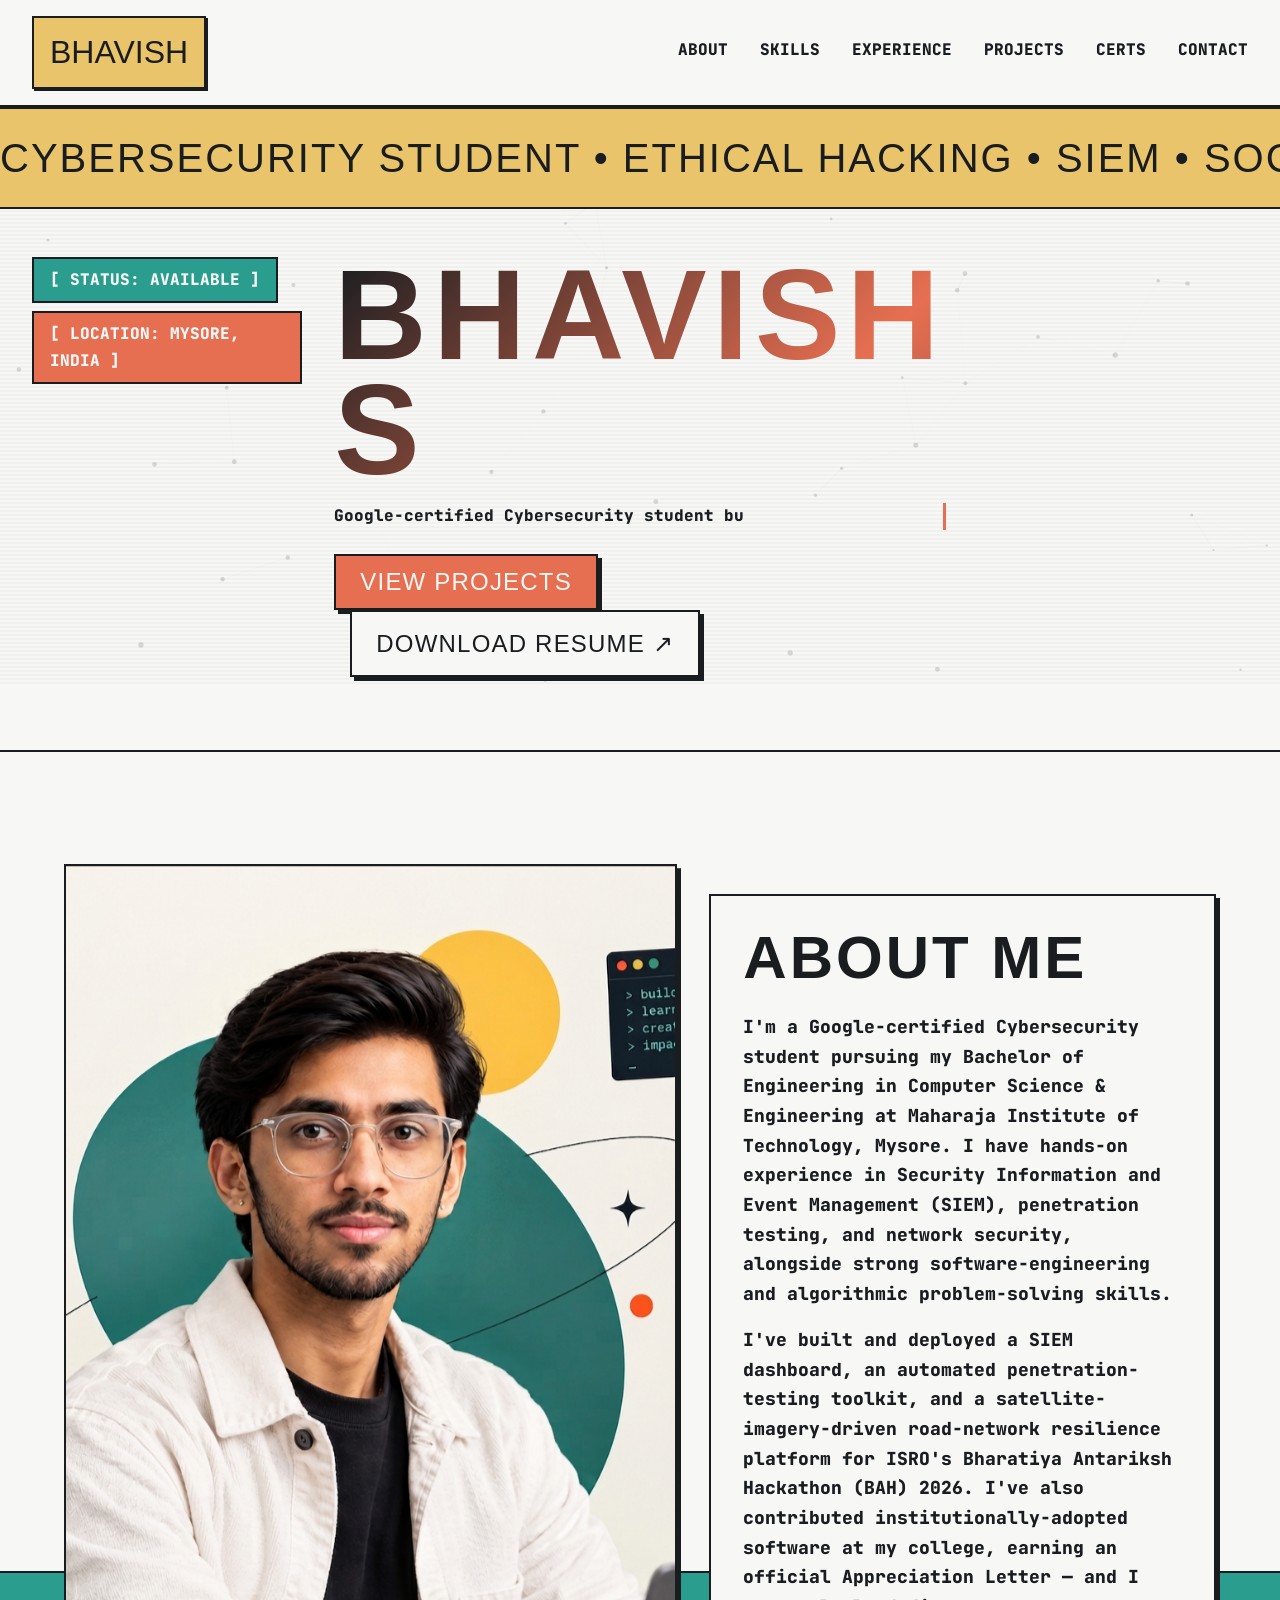
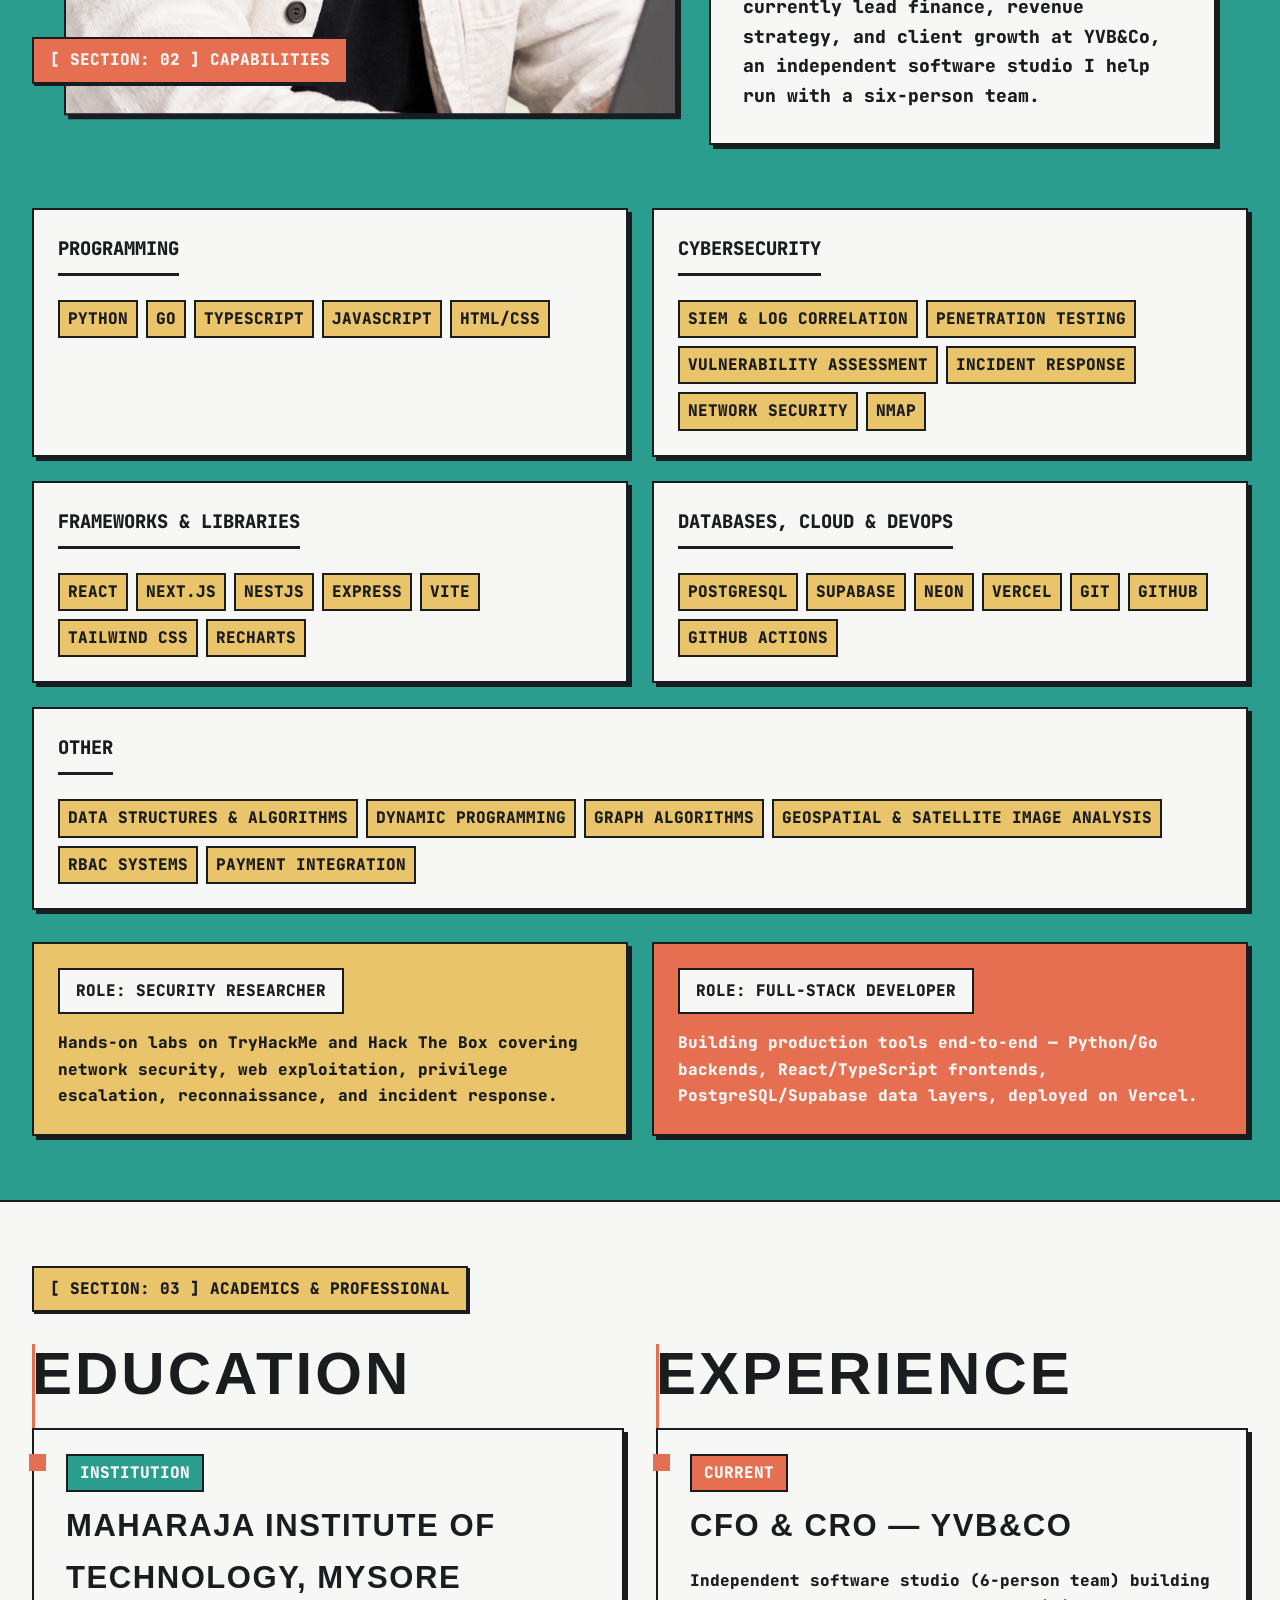
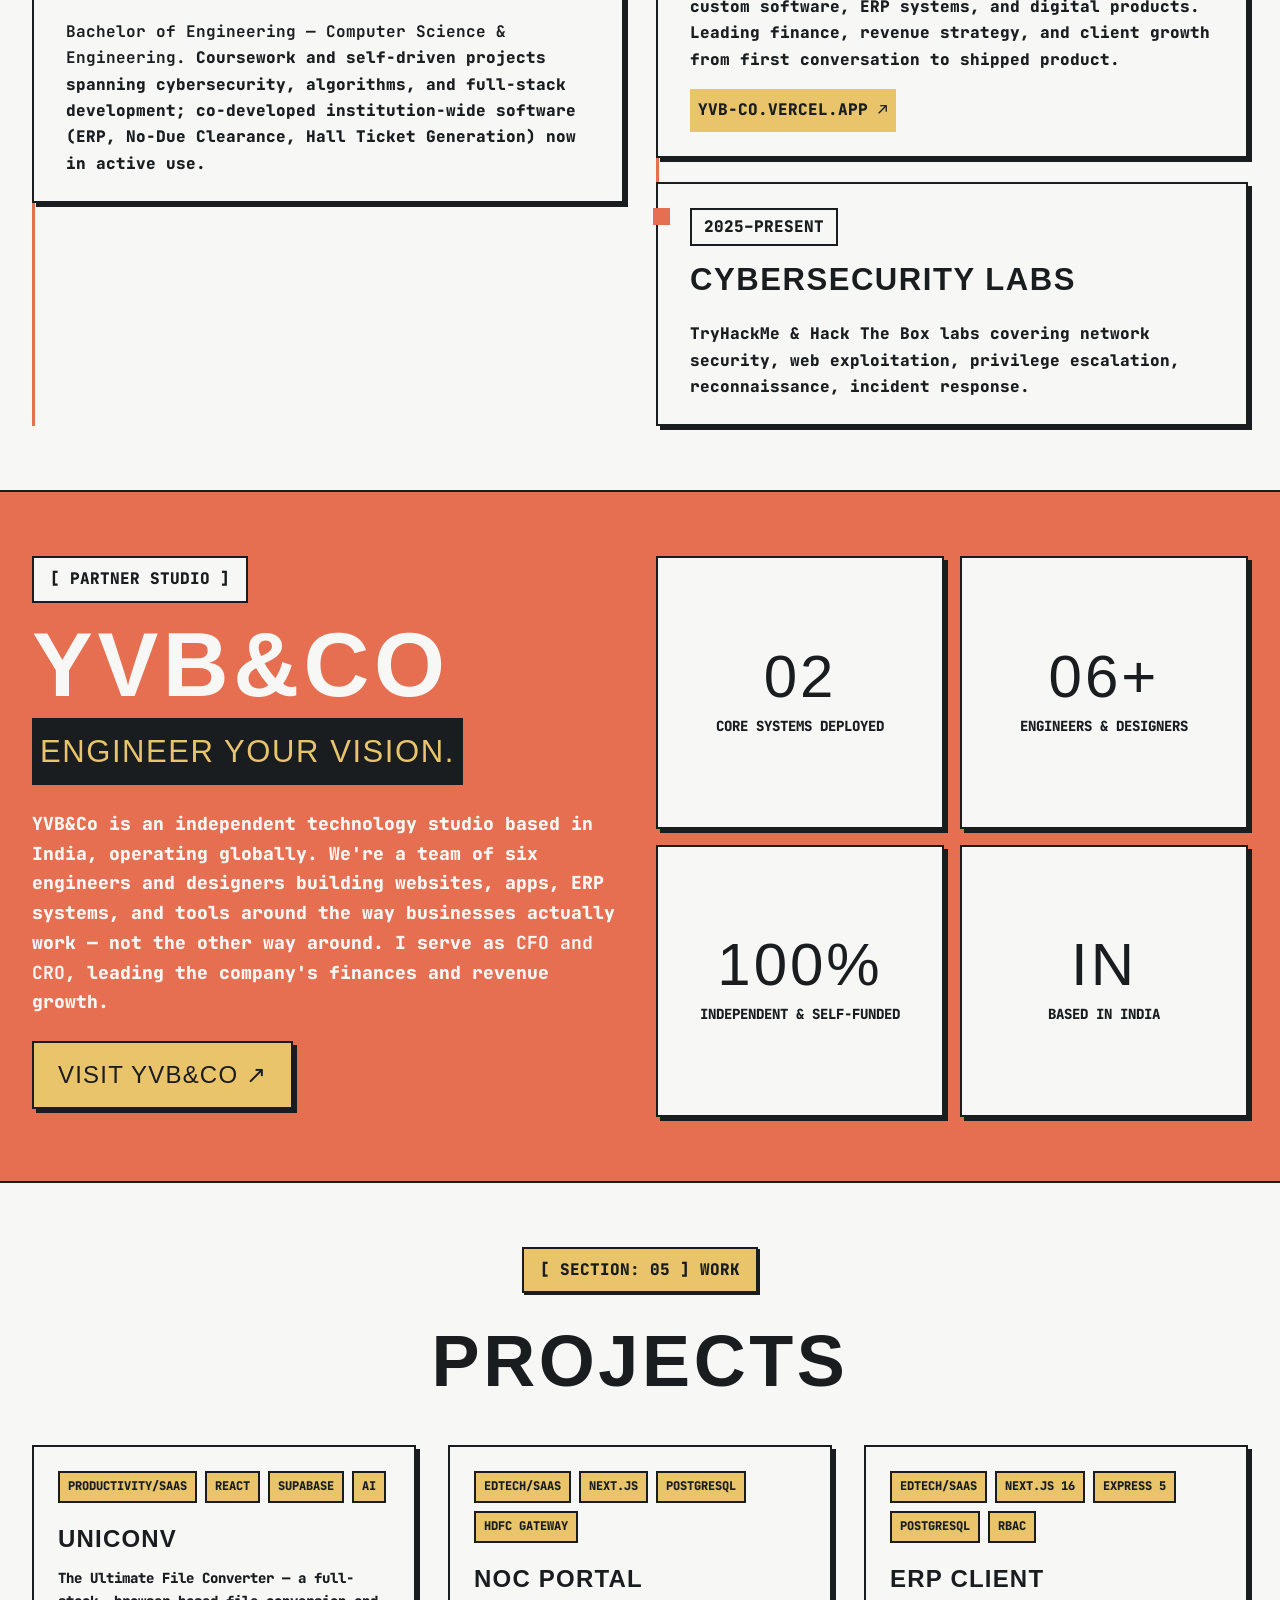
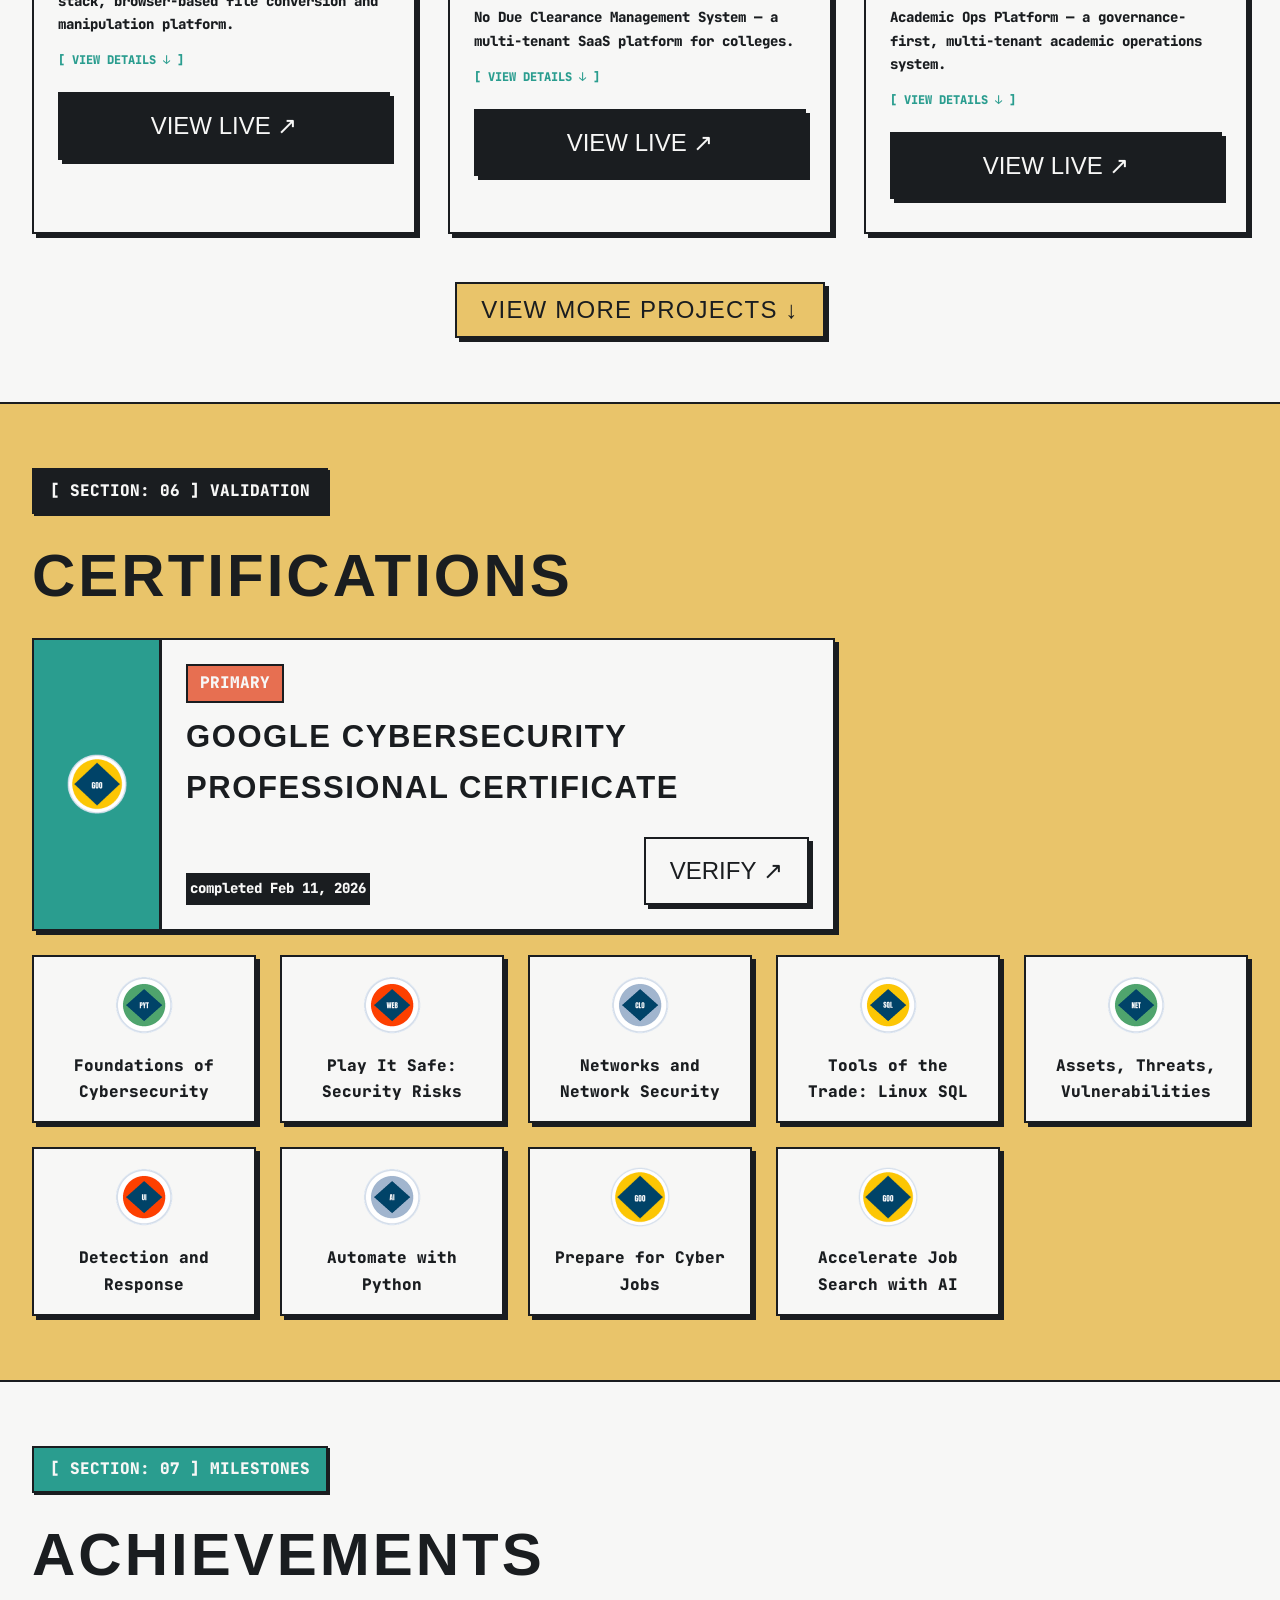
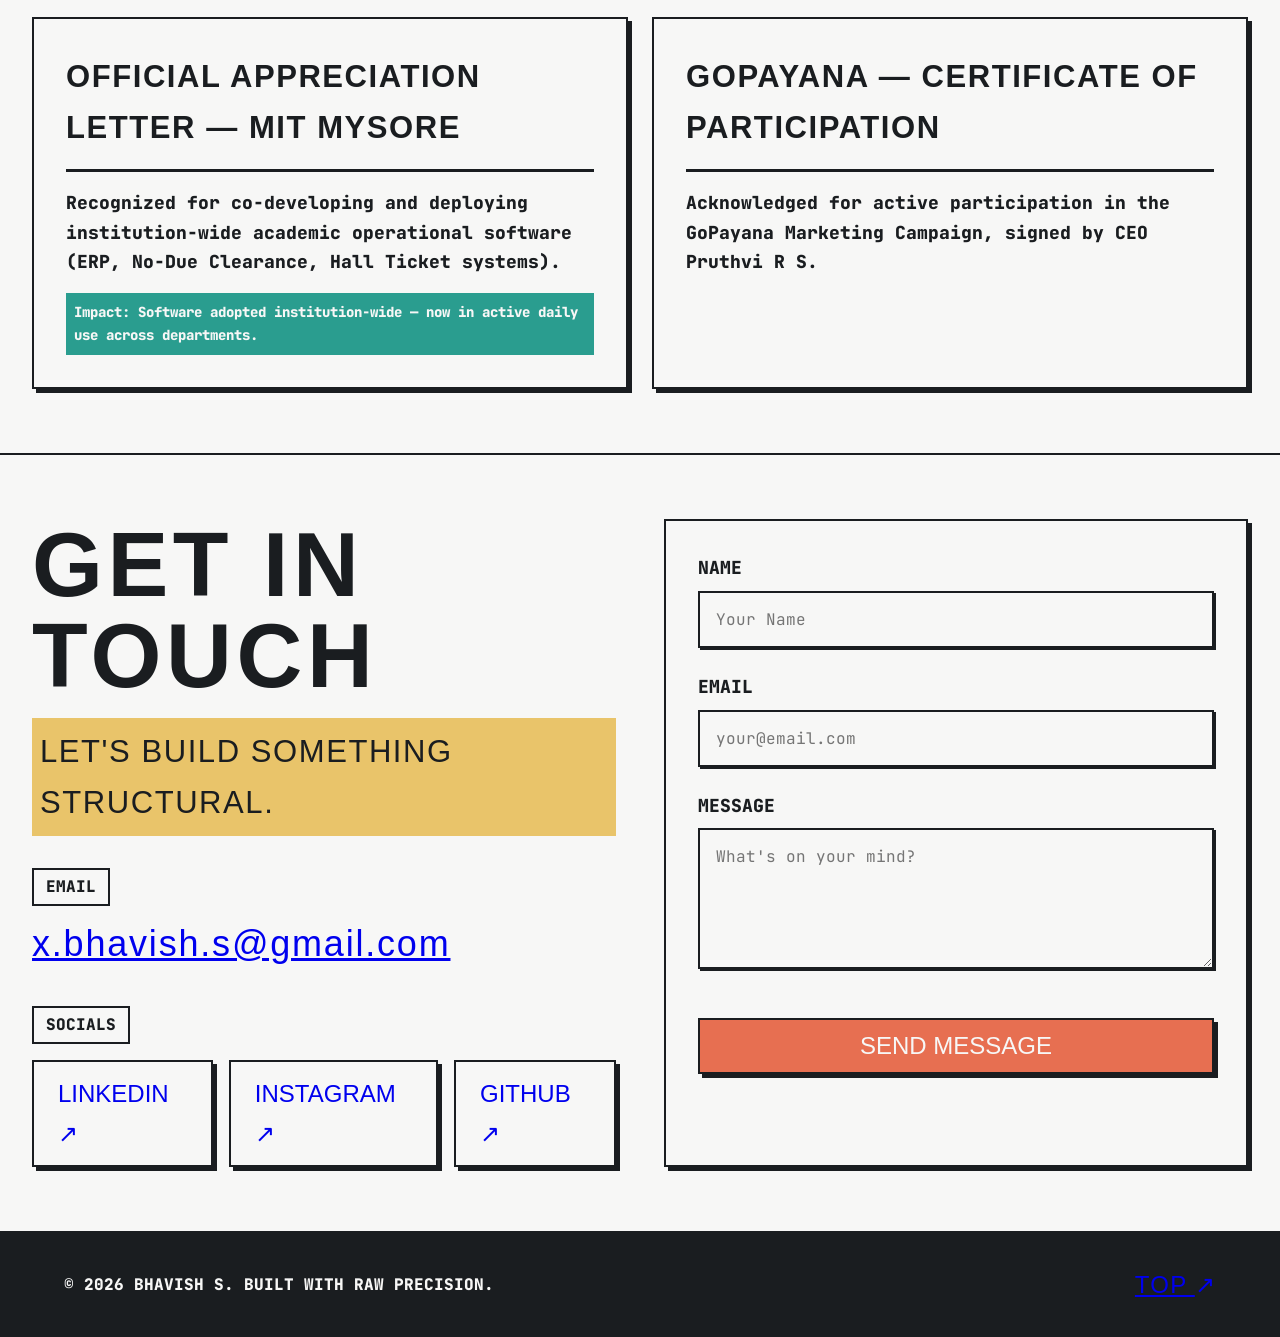
==== commit 15afbf35: "Change logo from BS to BHAVISH" ====
--- a/index.html
+++ b/index.html
@@ -25,7 +25,7 @@
   </div>
 
   <header class="navbar brutal-border-b" id="navbar">
-    <a href="#hero" class="logo brutal-box bg-yellow" aria-label="Home">BS</a>
+    <a href="#hero" class="logo brutal-box bg-yellow" aria-label="Home">BHAVISH</a>
     <nav id="navLinks" class="nav-links">
       <a href="#about" class="nav-link">About</a>
       <a href="#skills" class="nav-link">Skills</a>
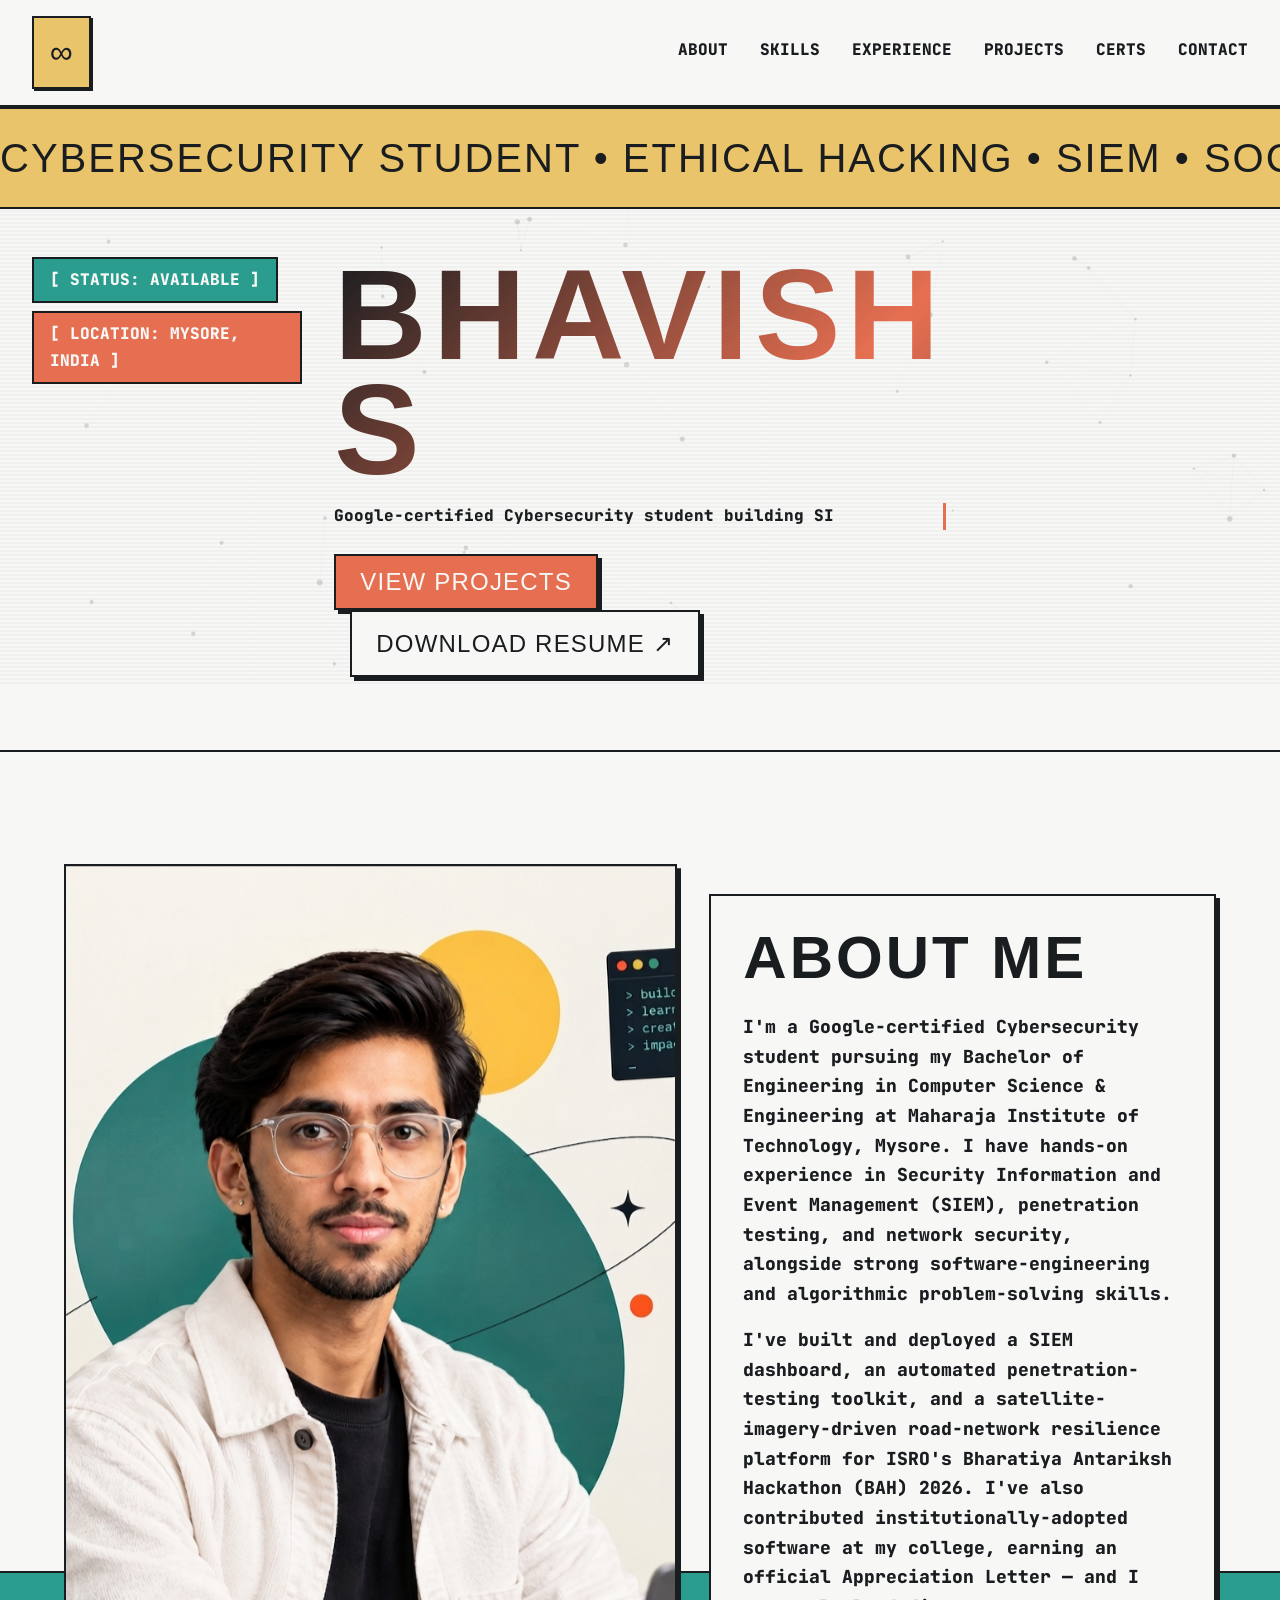
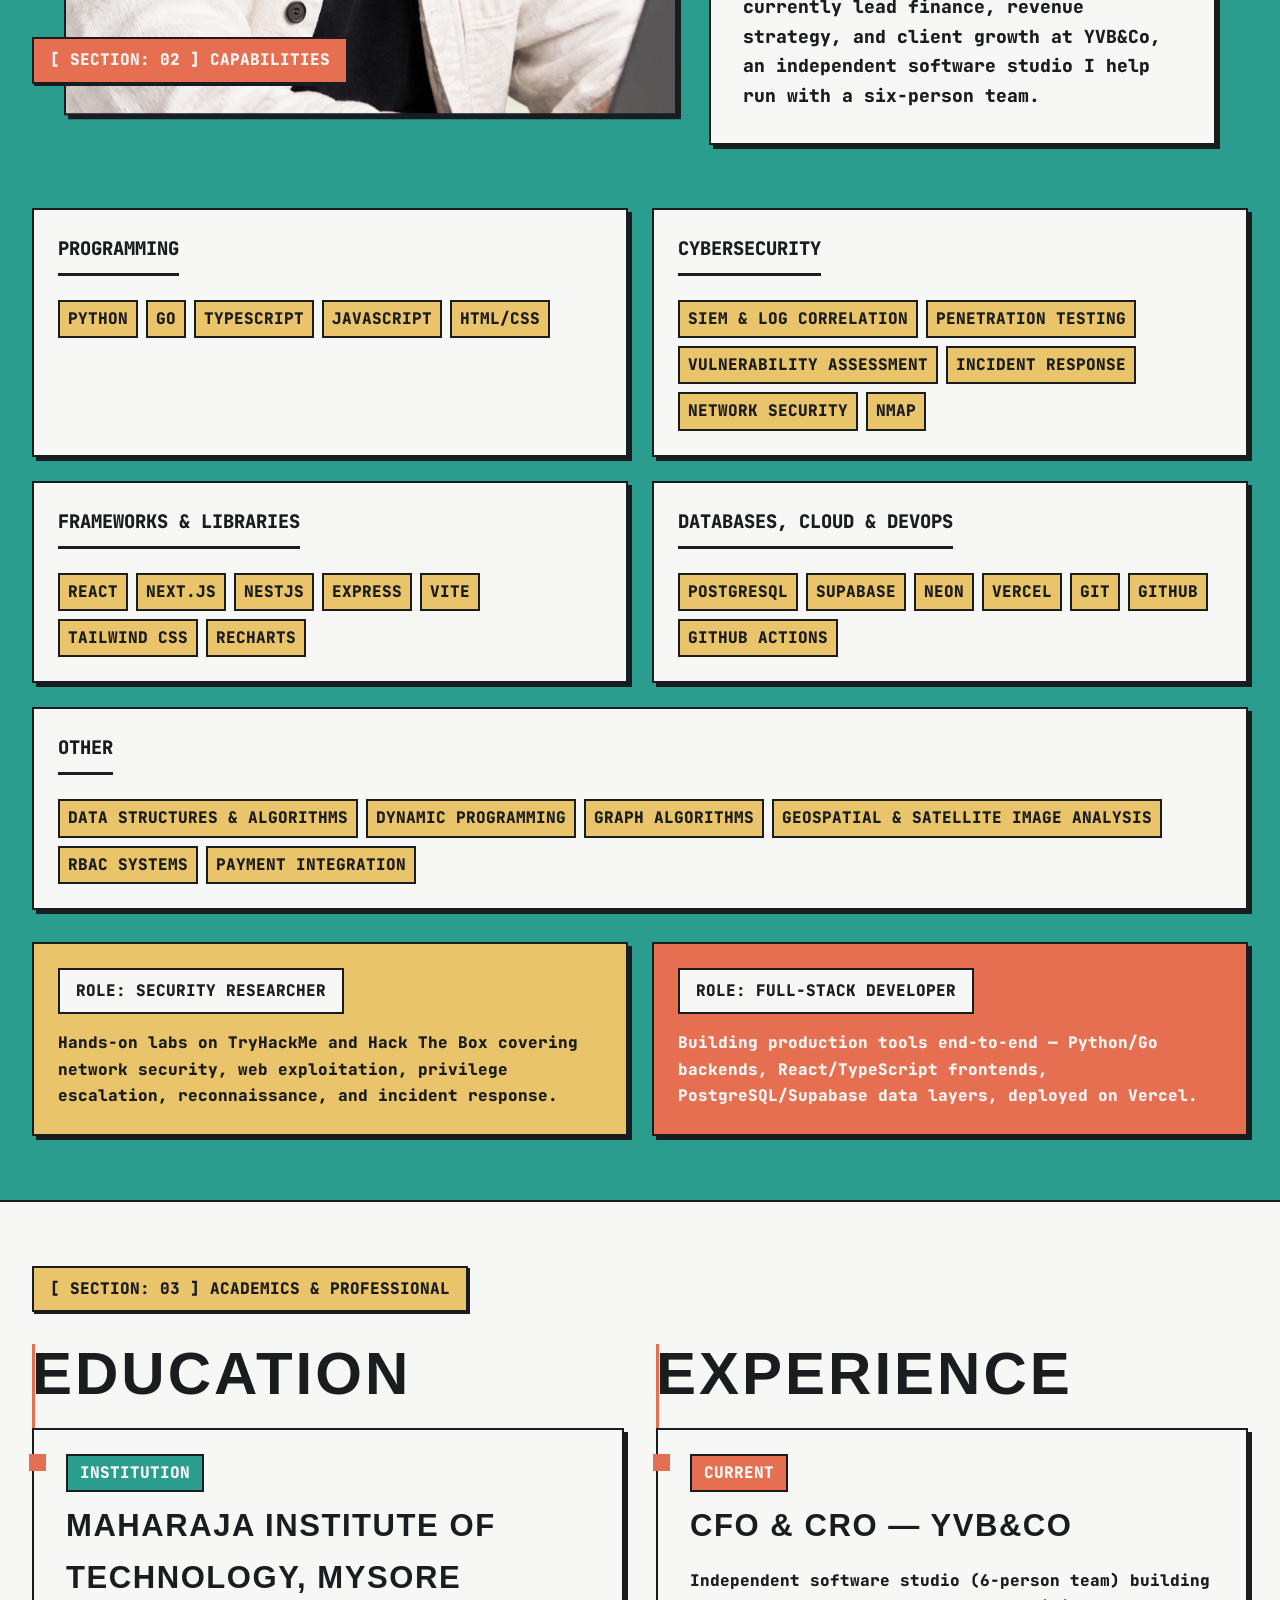
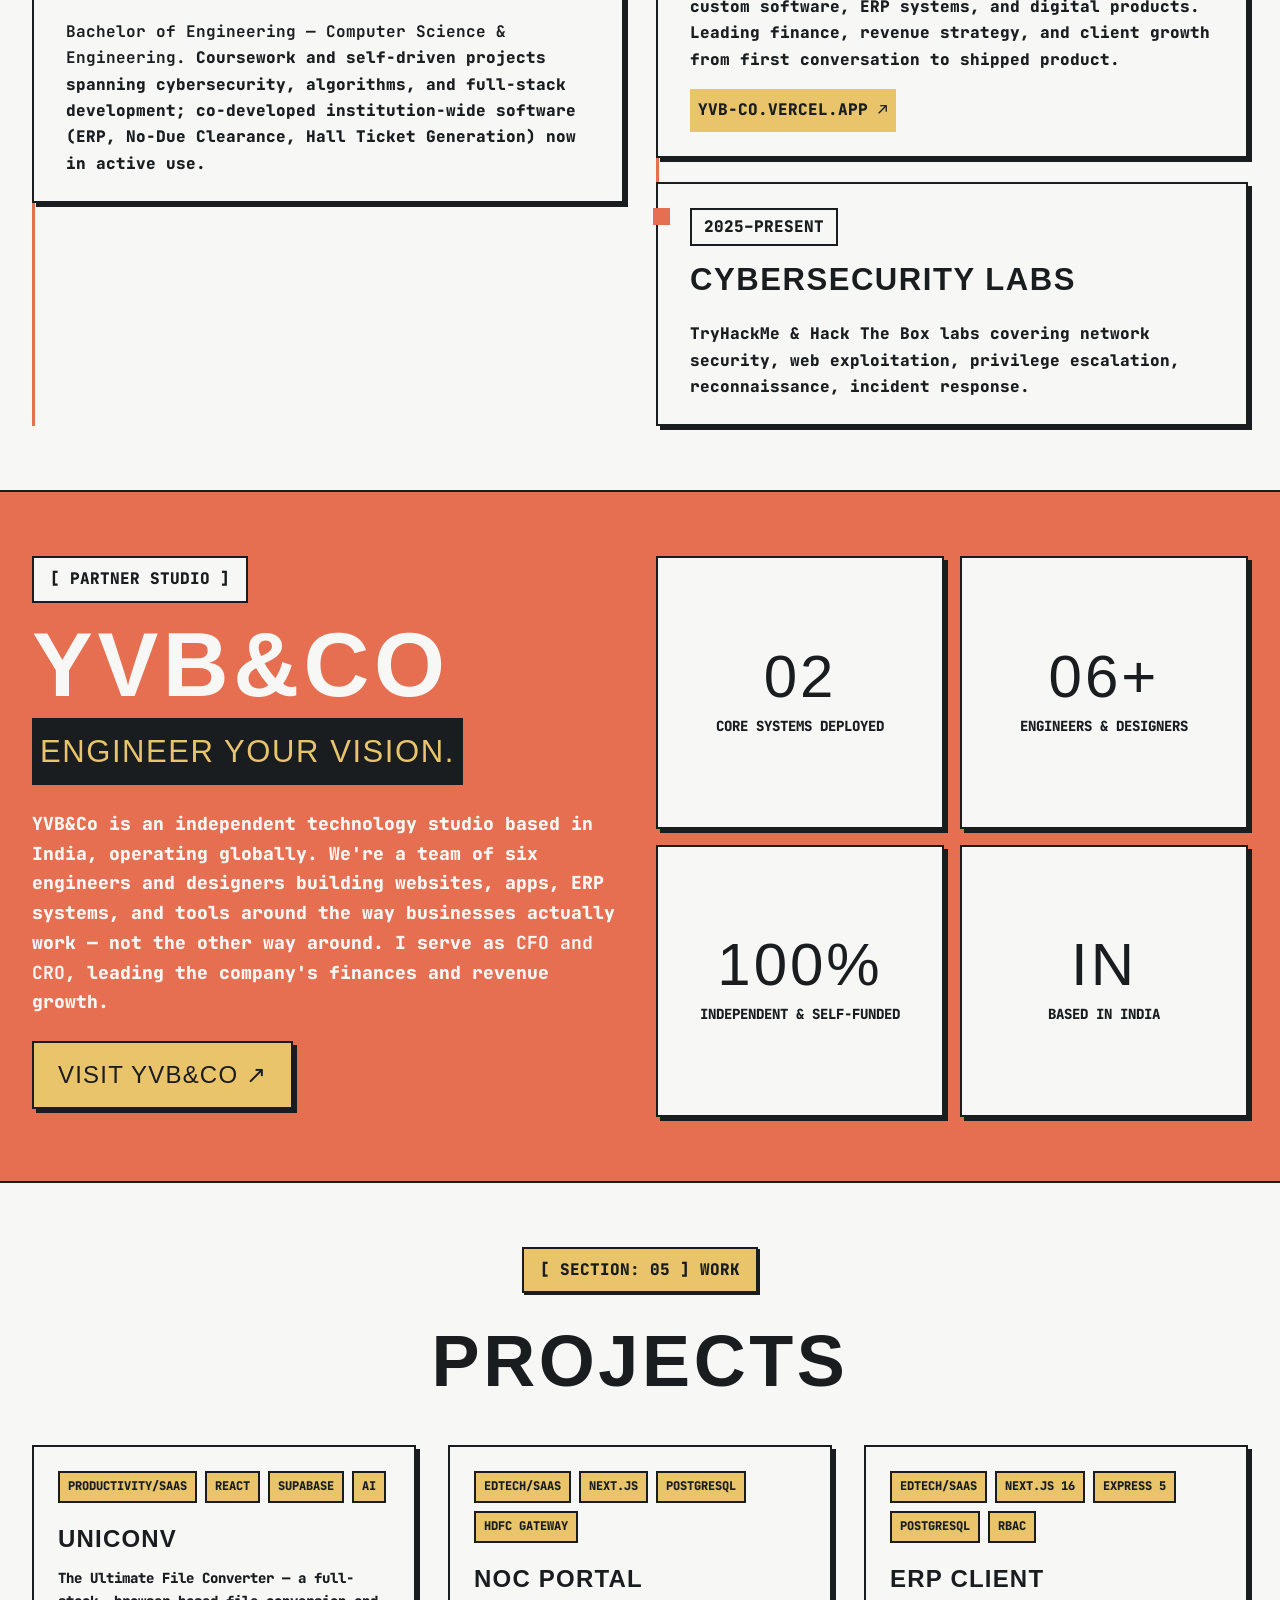
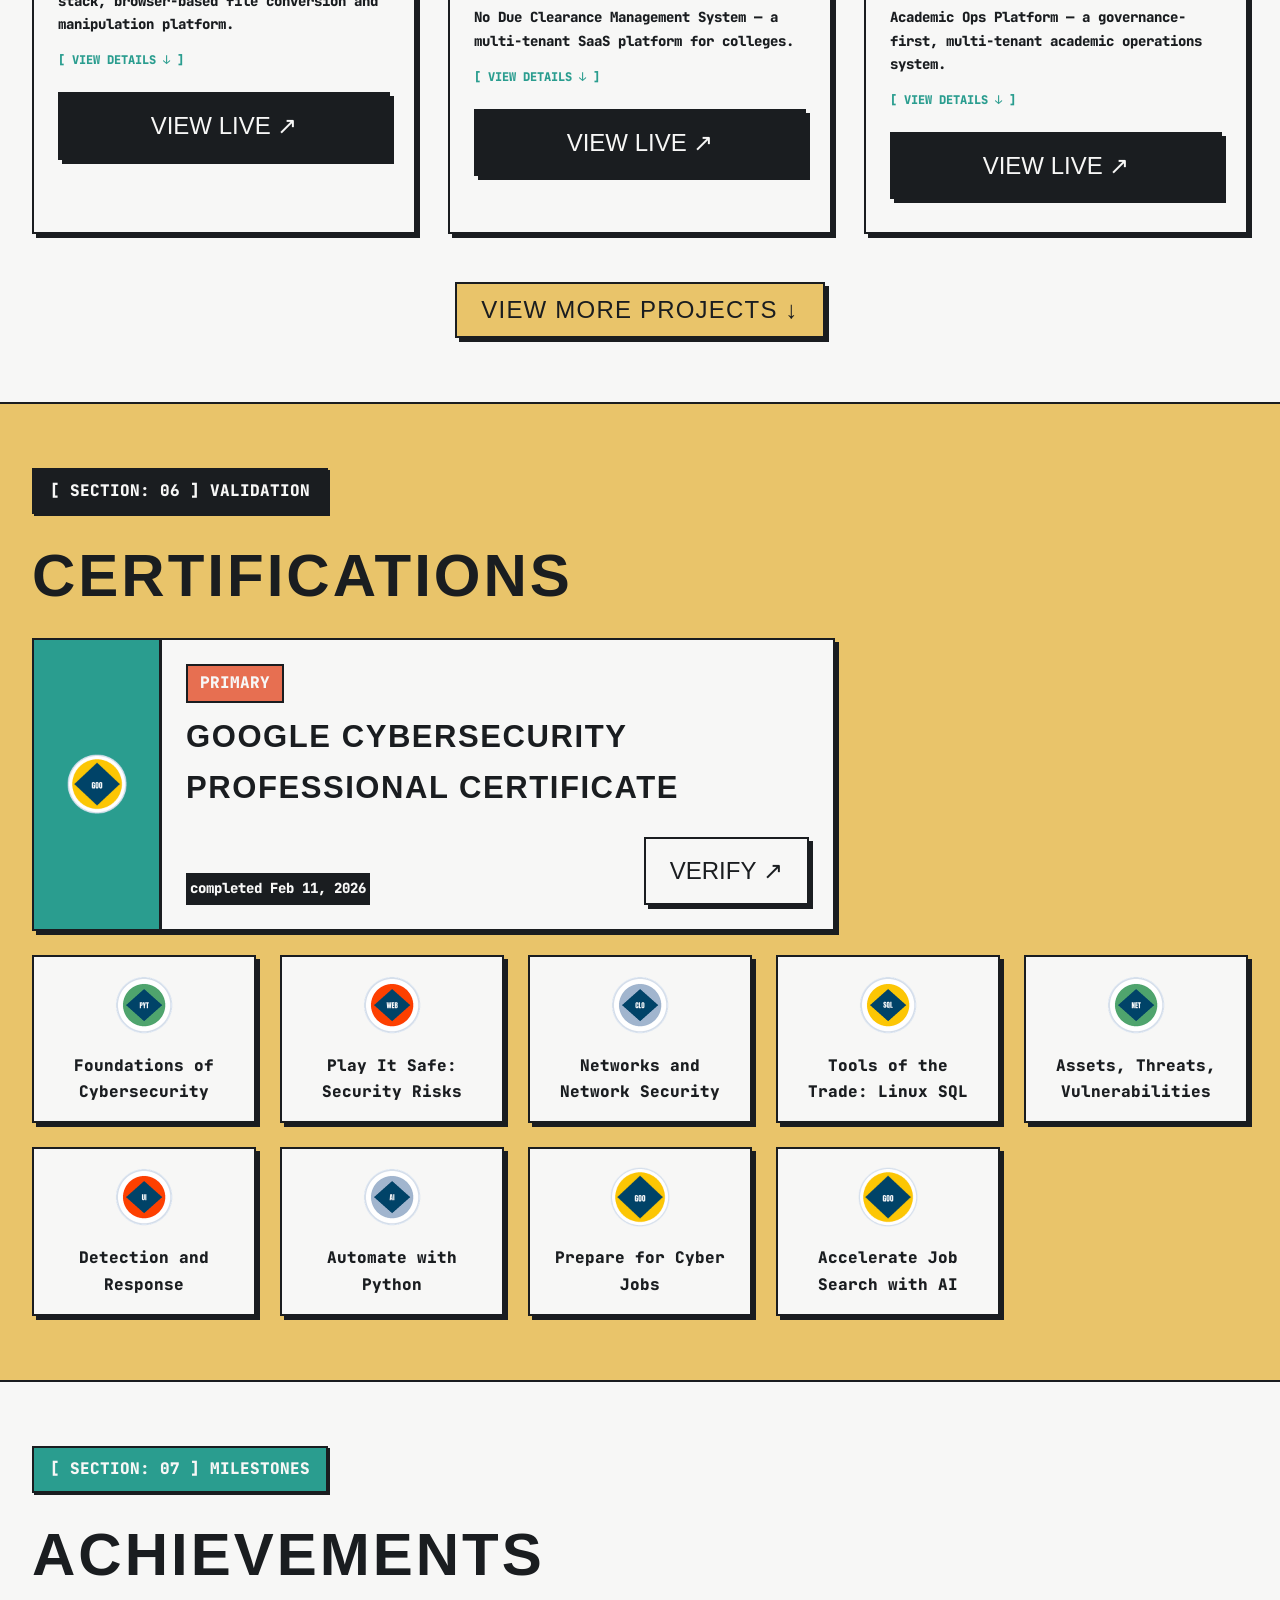
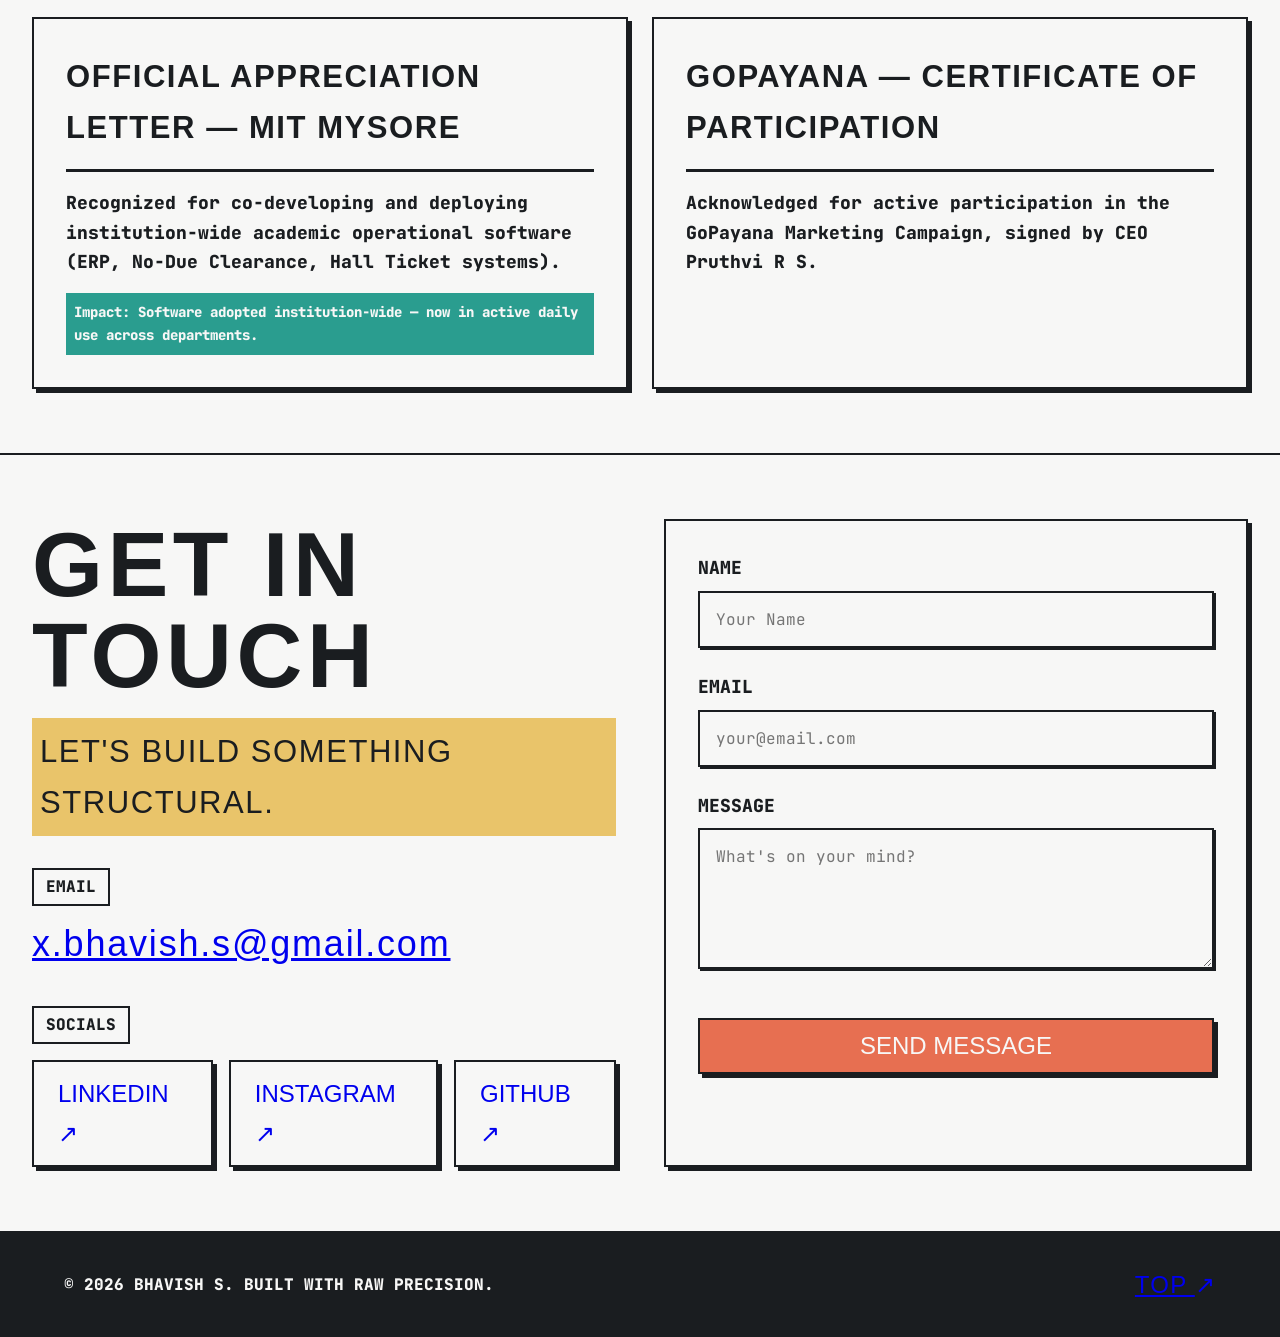
==== commit f470df95: "Change logo to infinity symbol" ====
--- a/index.html
+++ b/index.html
@@ -25,7 +25,7 @@
   </div>
 
   <header class="navbar brutal-border-b" id="navbar">
-    <a href="#hero" class="logo brutal-box bg-yellow" aria-label="Home">BHAVISH</a>
+    <a href="#hero" class="logo brutal-box bg-yellow" aria-label="Home">∞</a>
     <nav id="navLinks" class="nav-links">
       <a href="#about" class="nav-link">About</a>
       <a href="#skills" class="nav-link">Skills</a>
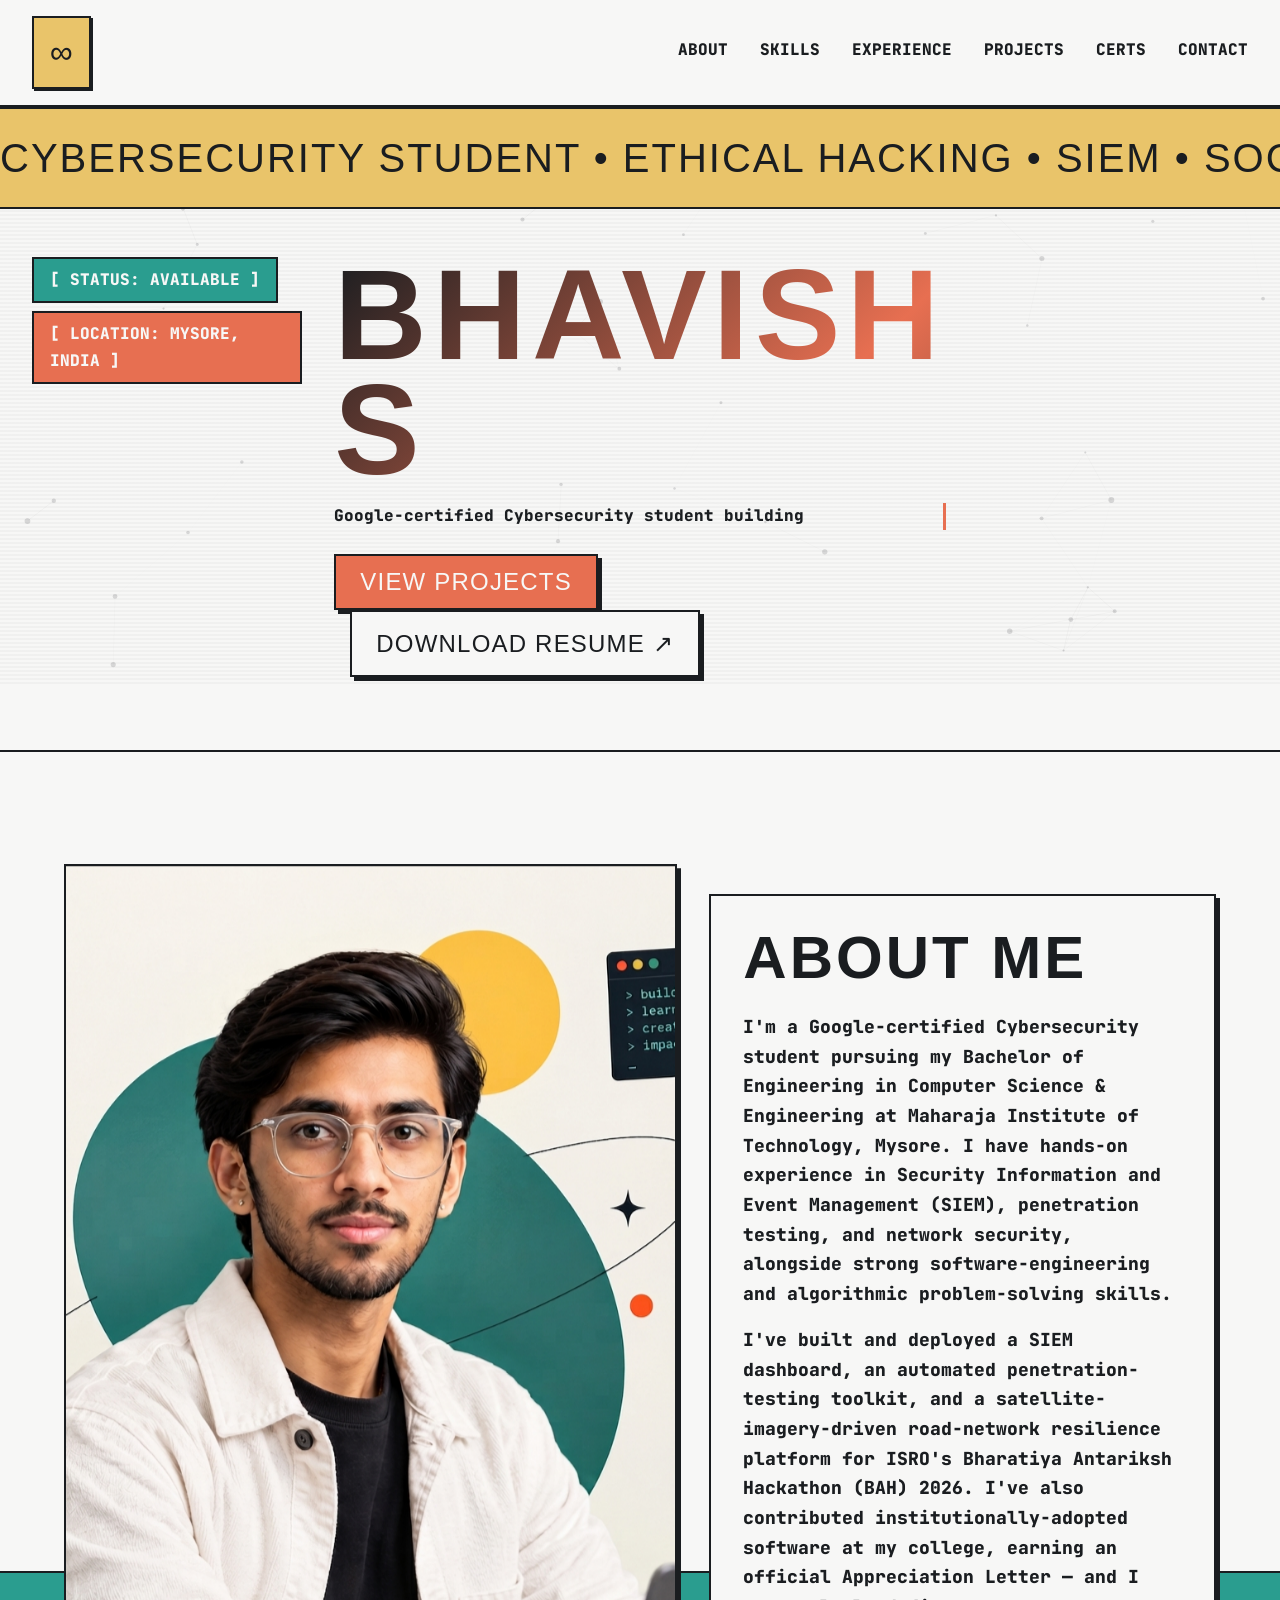
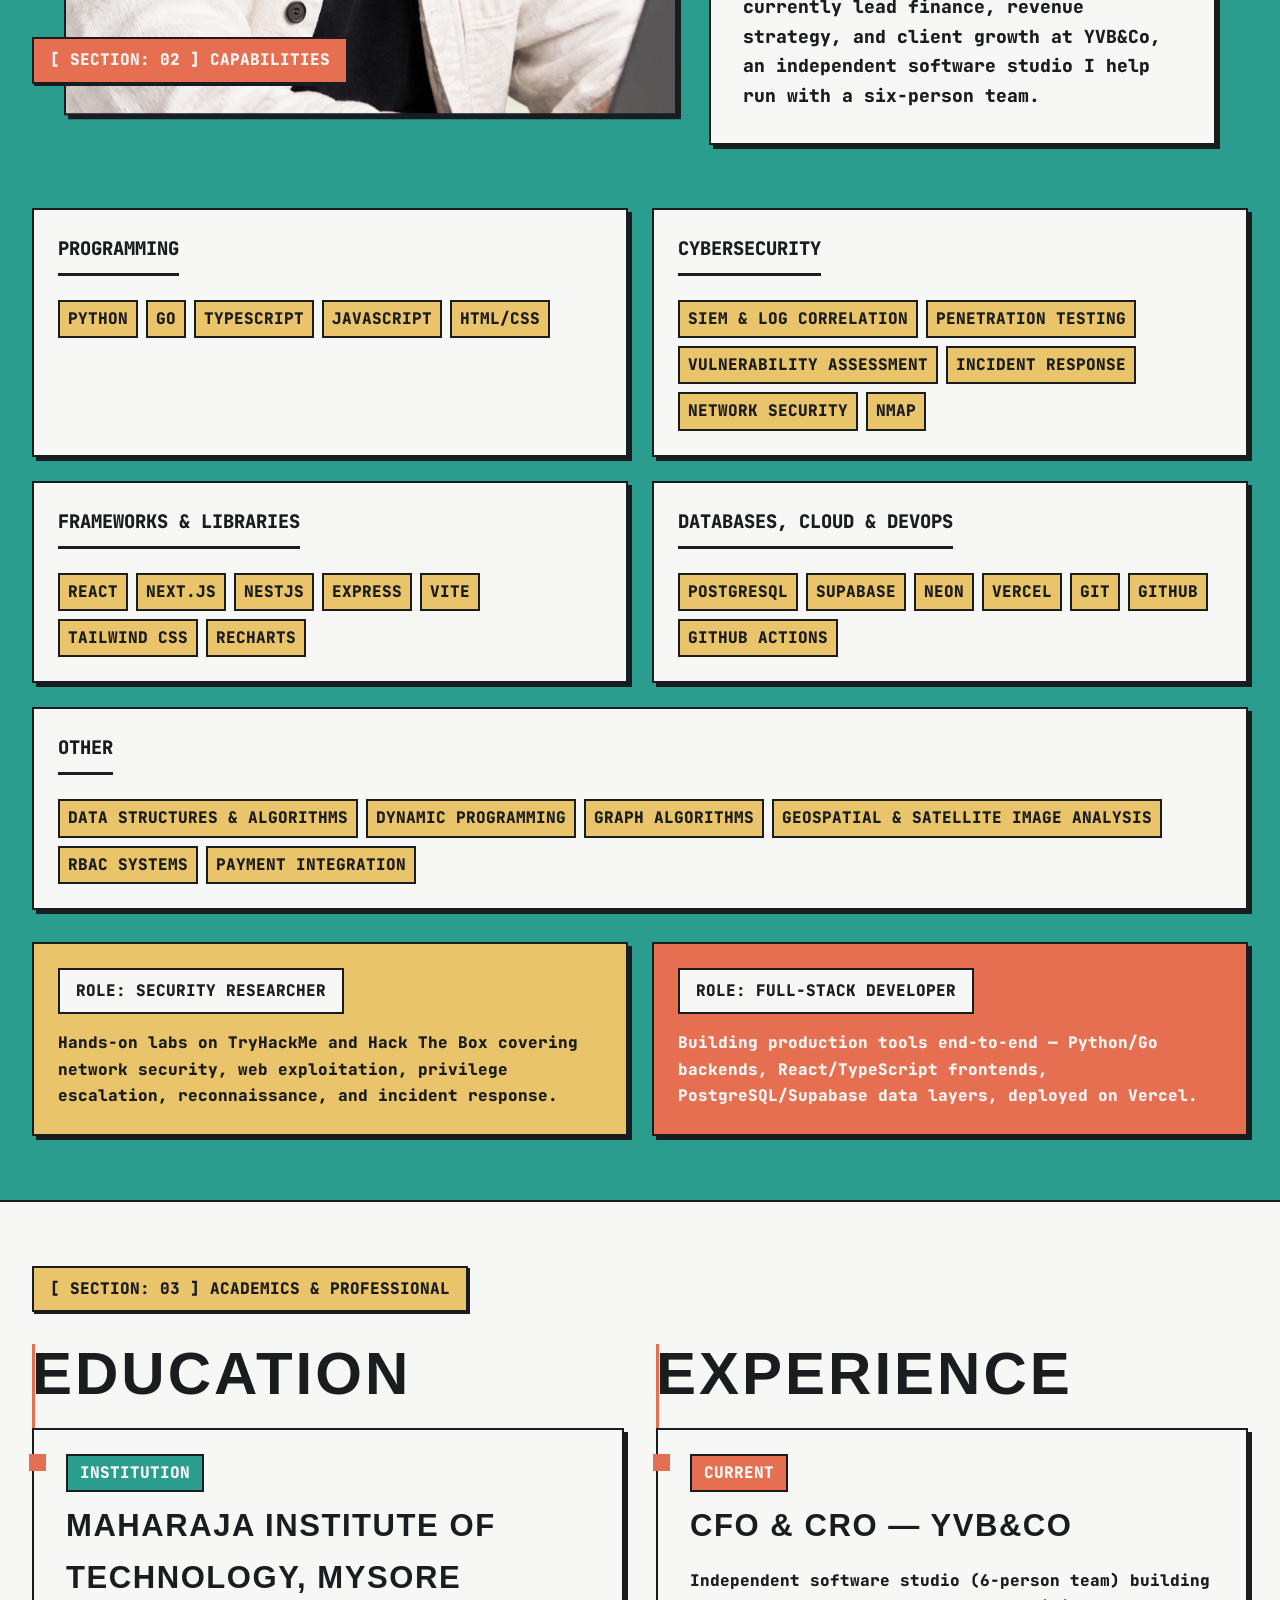
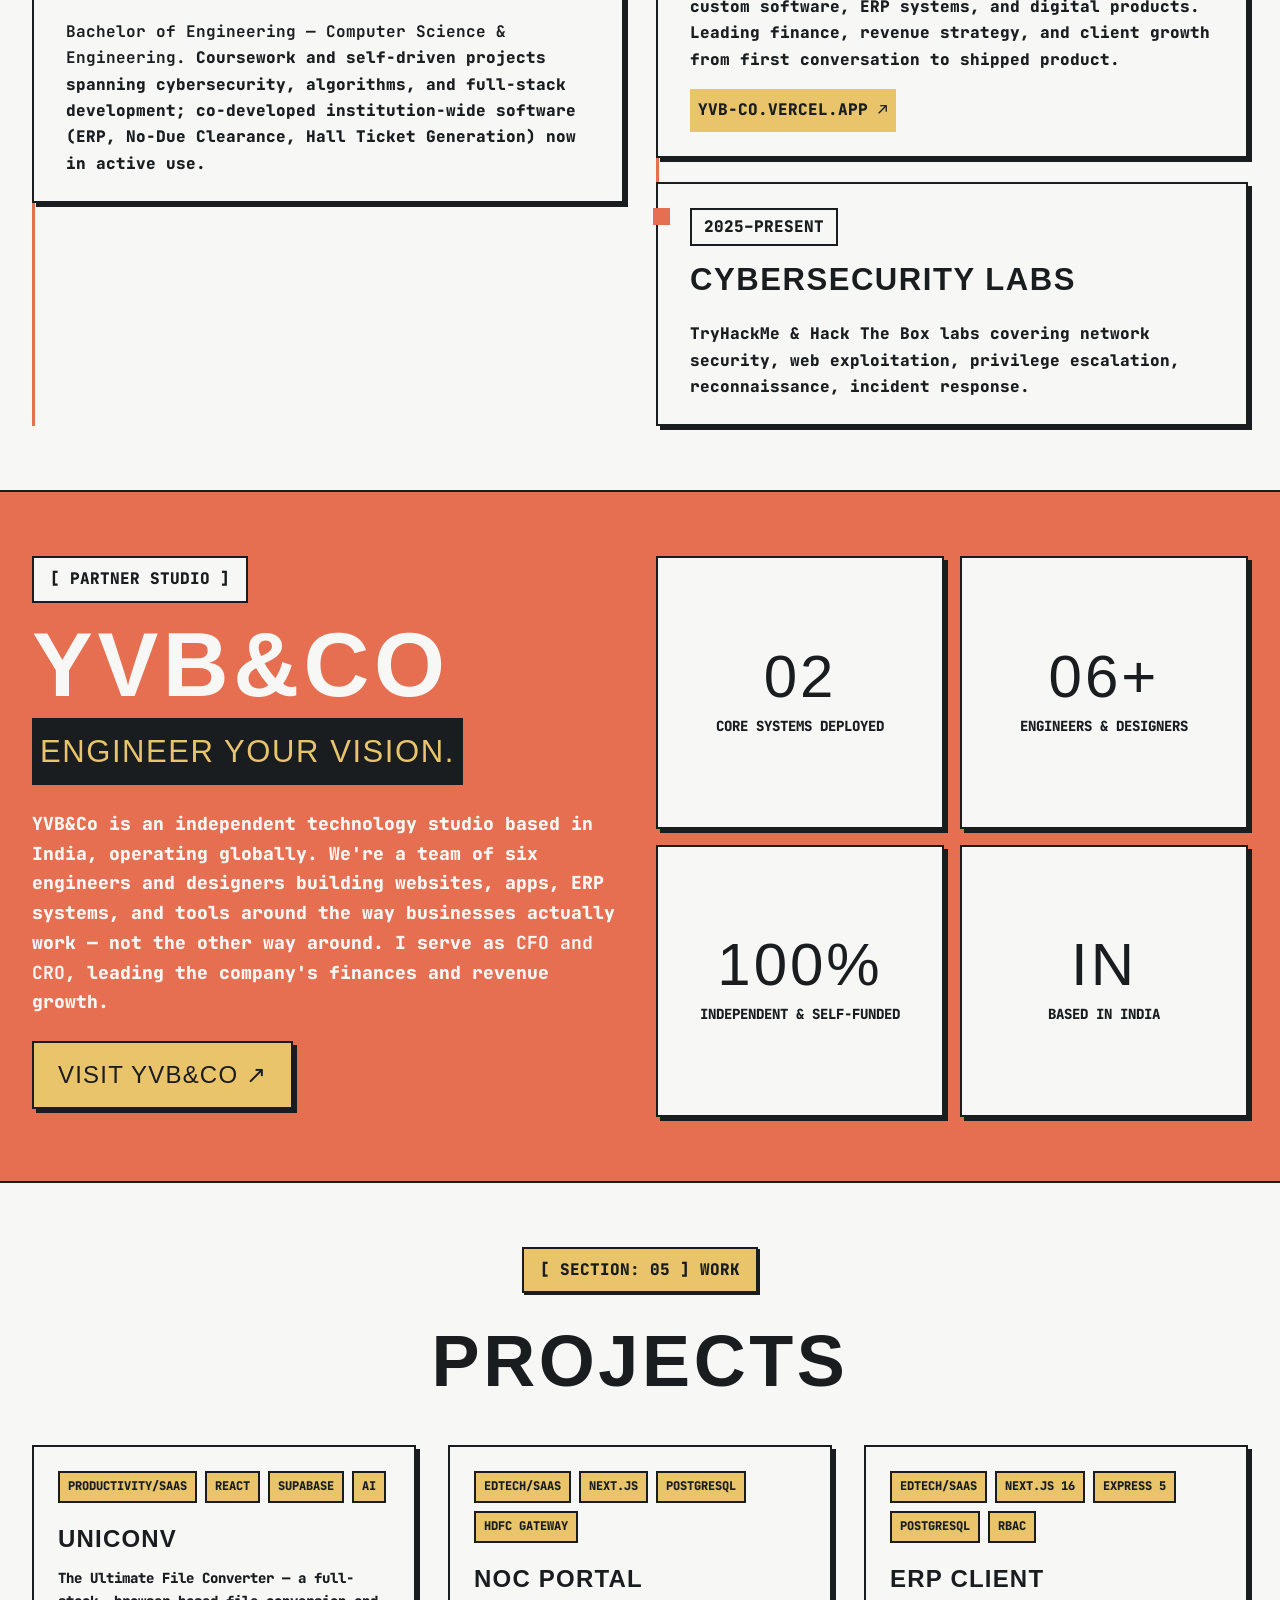
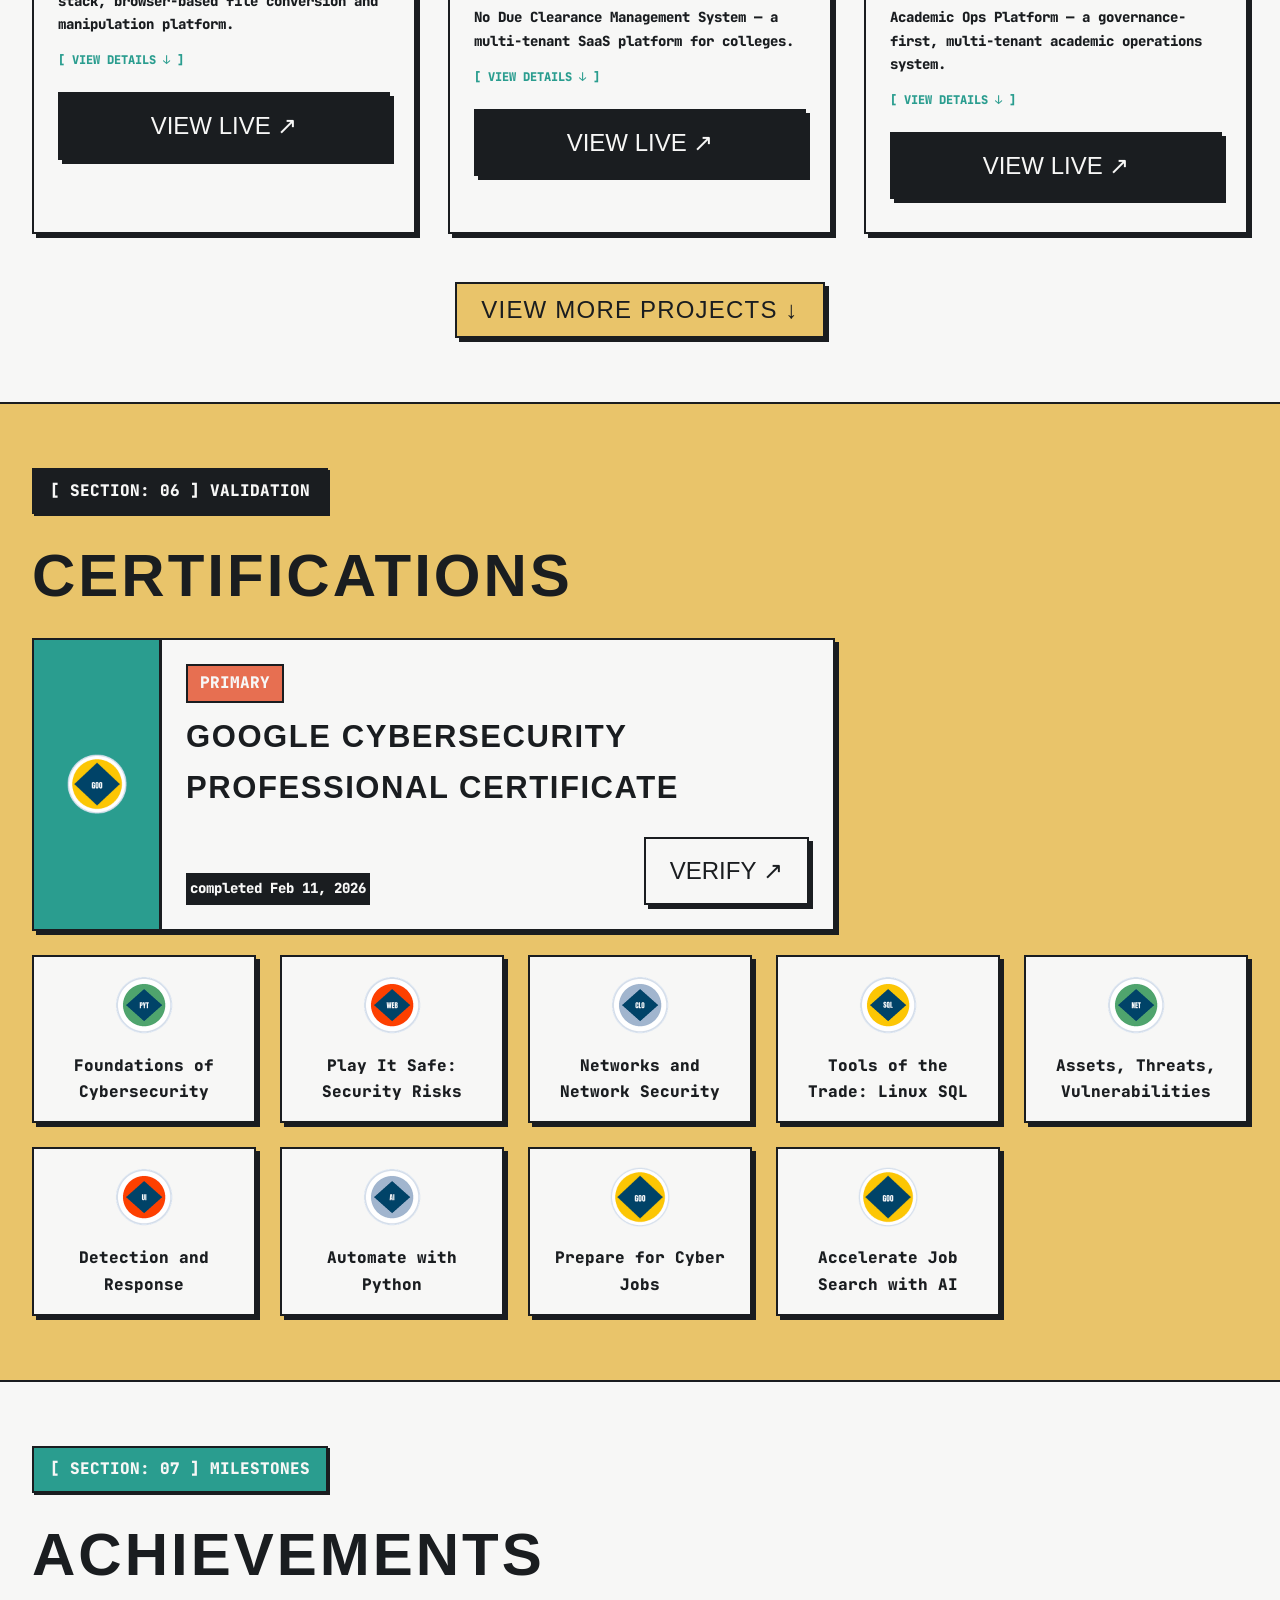
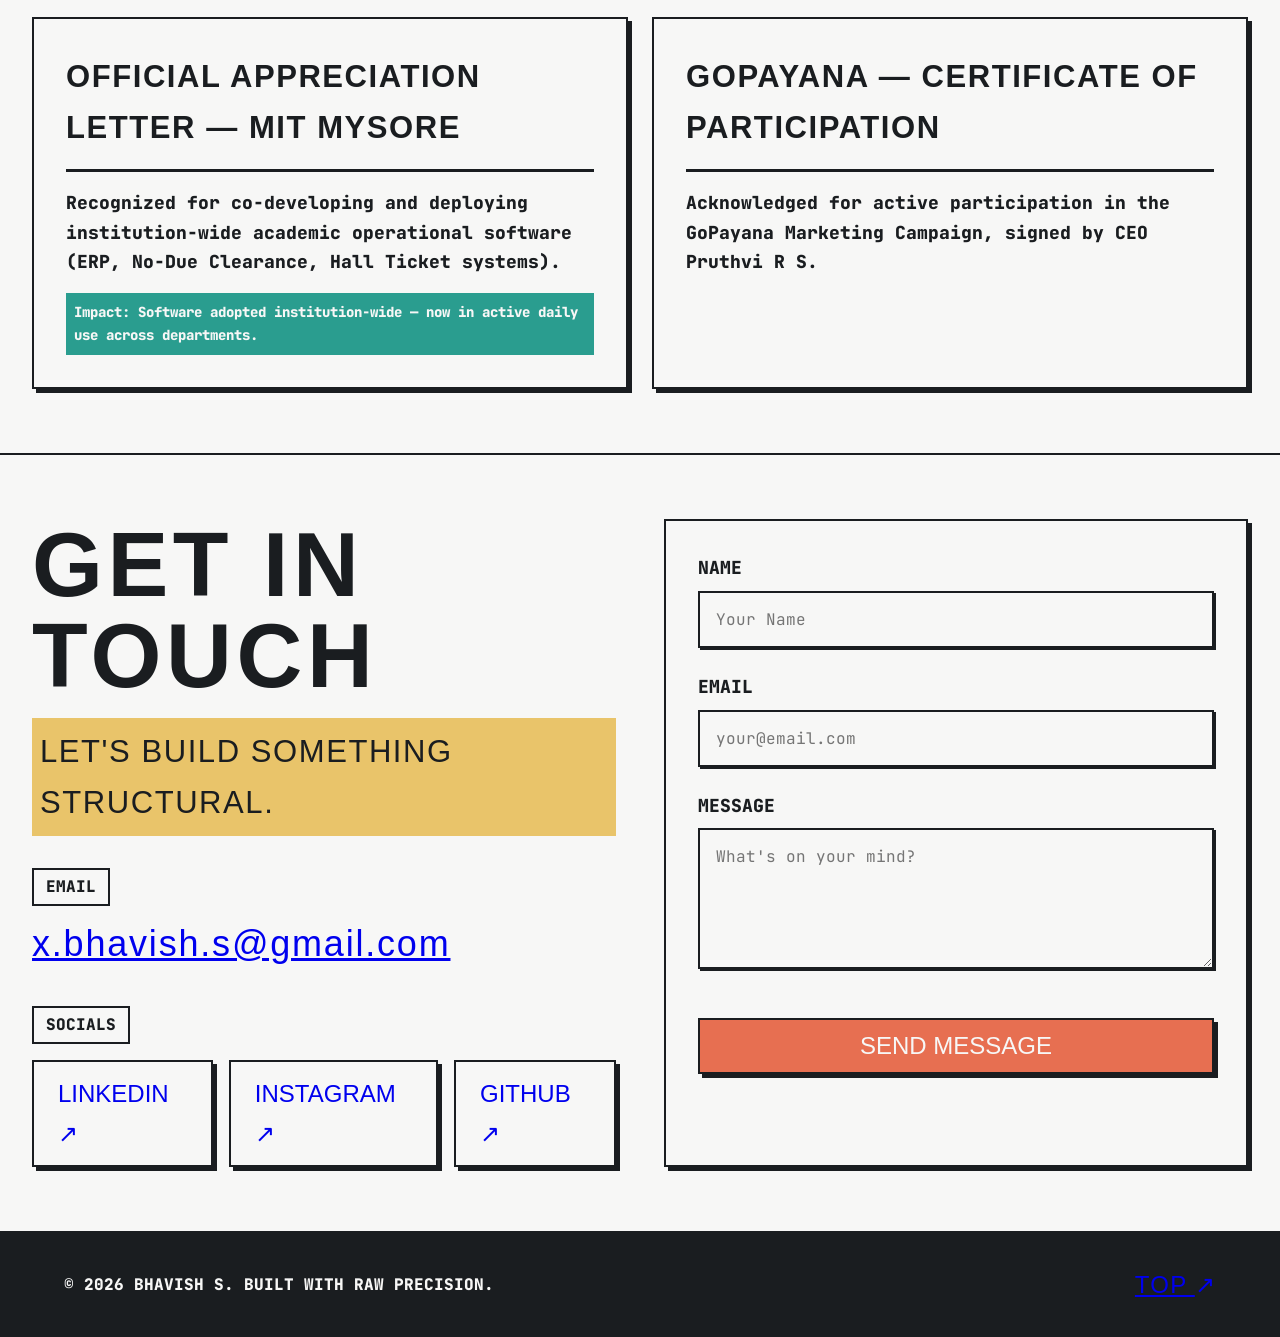
==== commit f7aeb2e8: "Upload and link new resume PDF" ====
--- a/index.html
+++ b/index.html
@@ -57,7 +57,7 @@
           
           <div class="hero-actions mt-6">
             <button class="brutal-btn bg-red text-white hover-push font-display text-2xl magnetic-btn" onclick="document.getElementById('projects').scrollIntoView({behavior:'smooth'})">VIEW PROJECTS</button>
-            <a href="resume.pdf" class="brutal-btn bg-white text-black hover-push font-display text-2xl ml-4 magnetic-btn" target="_blank">DOWNLOAD RESUME <span class="arrow">↗</span></a>
+            <a href="assets/Bhavish_S_Resume.pdf" class="brutal-btn bg-white text-black hover-push font-display text-2xl ml-4 magnetic-btn" target="_blank">DOWNLOAD RESUME <span class="arrow">↗</span></a>
           </div>
         </div>
       </div>
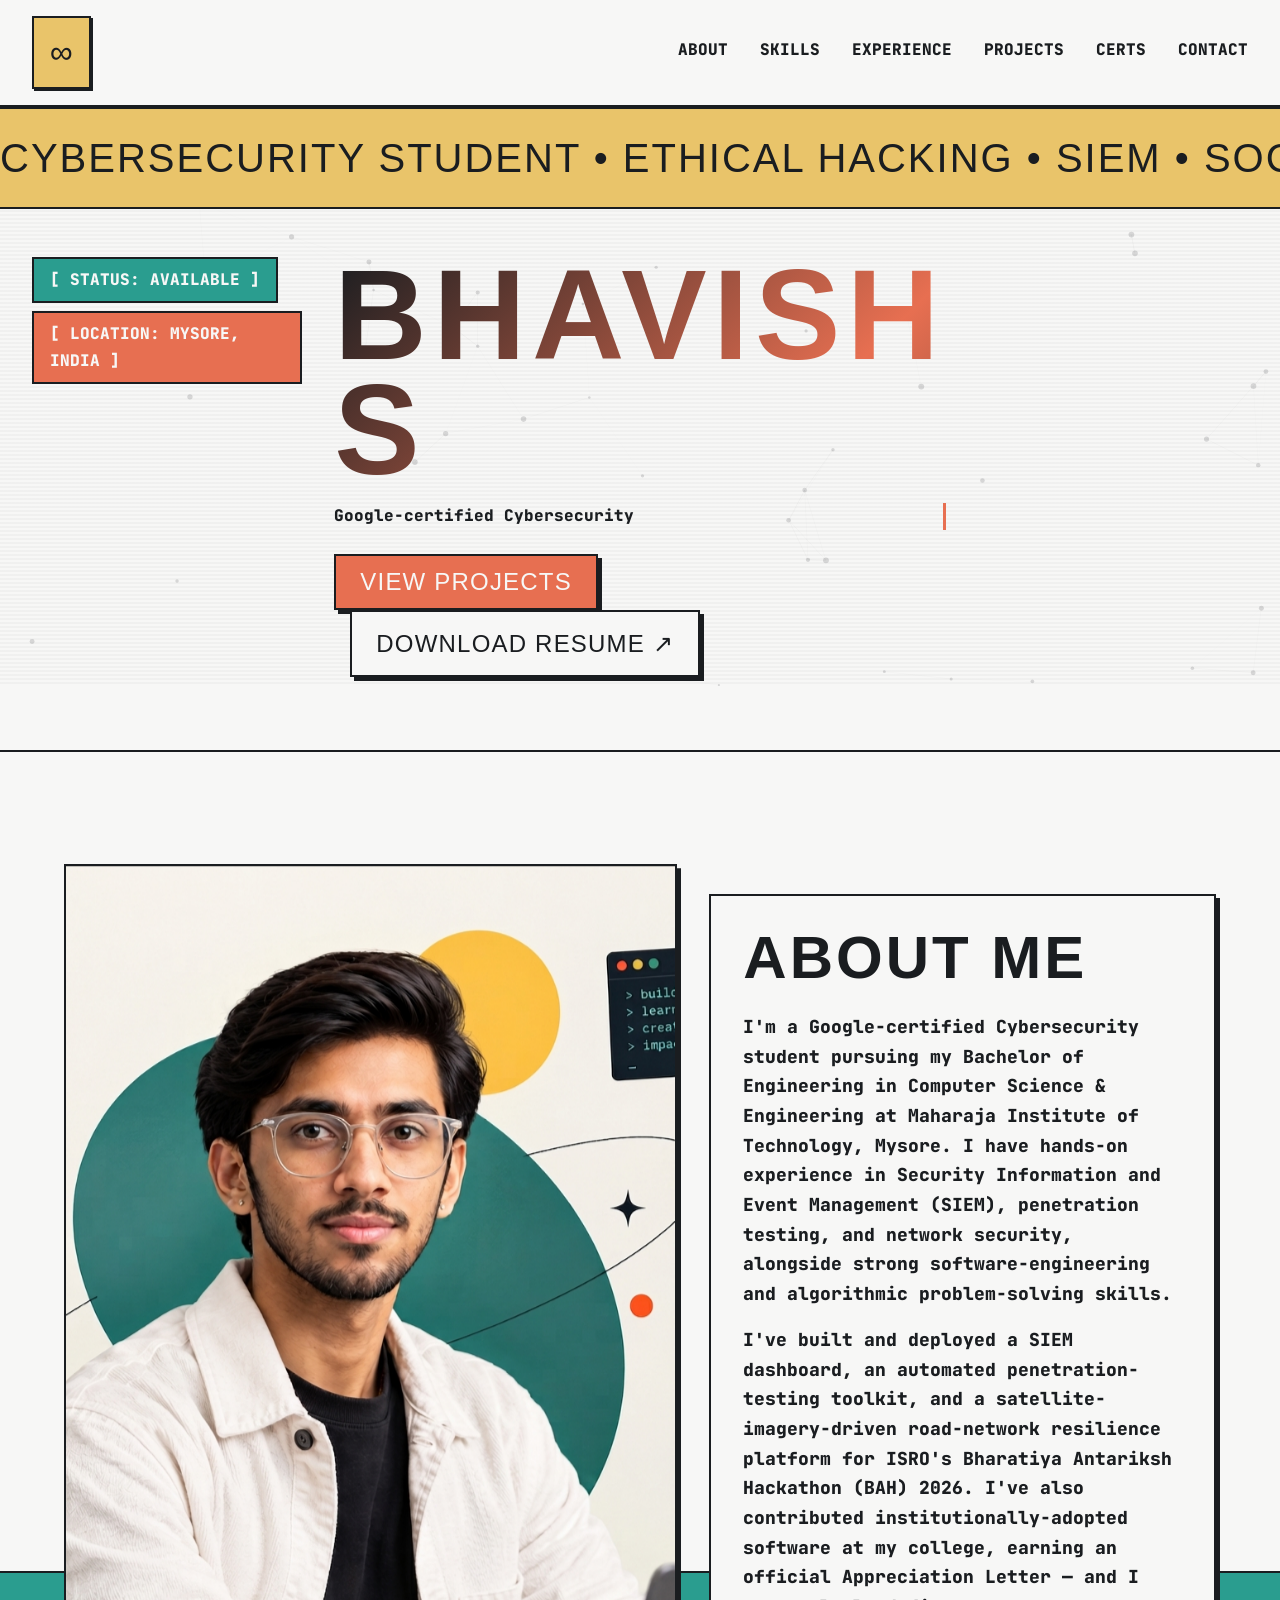
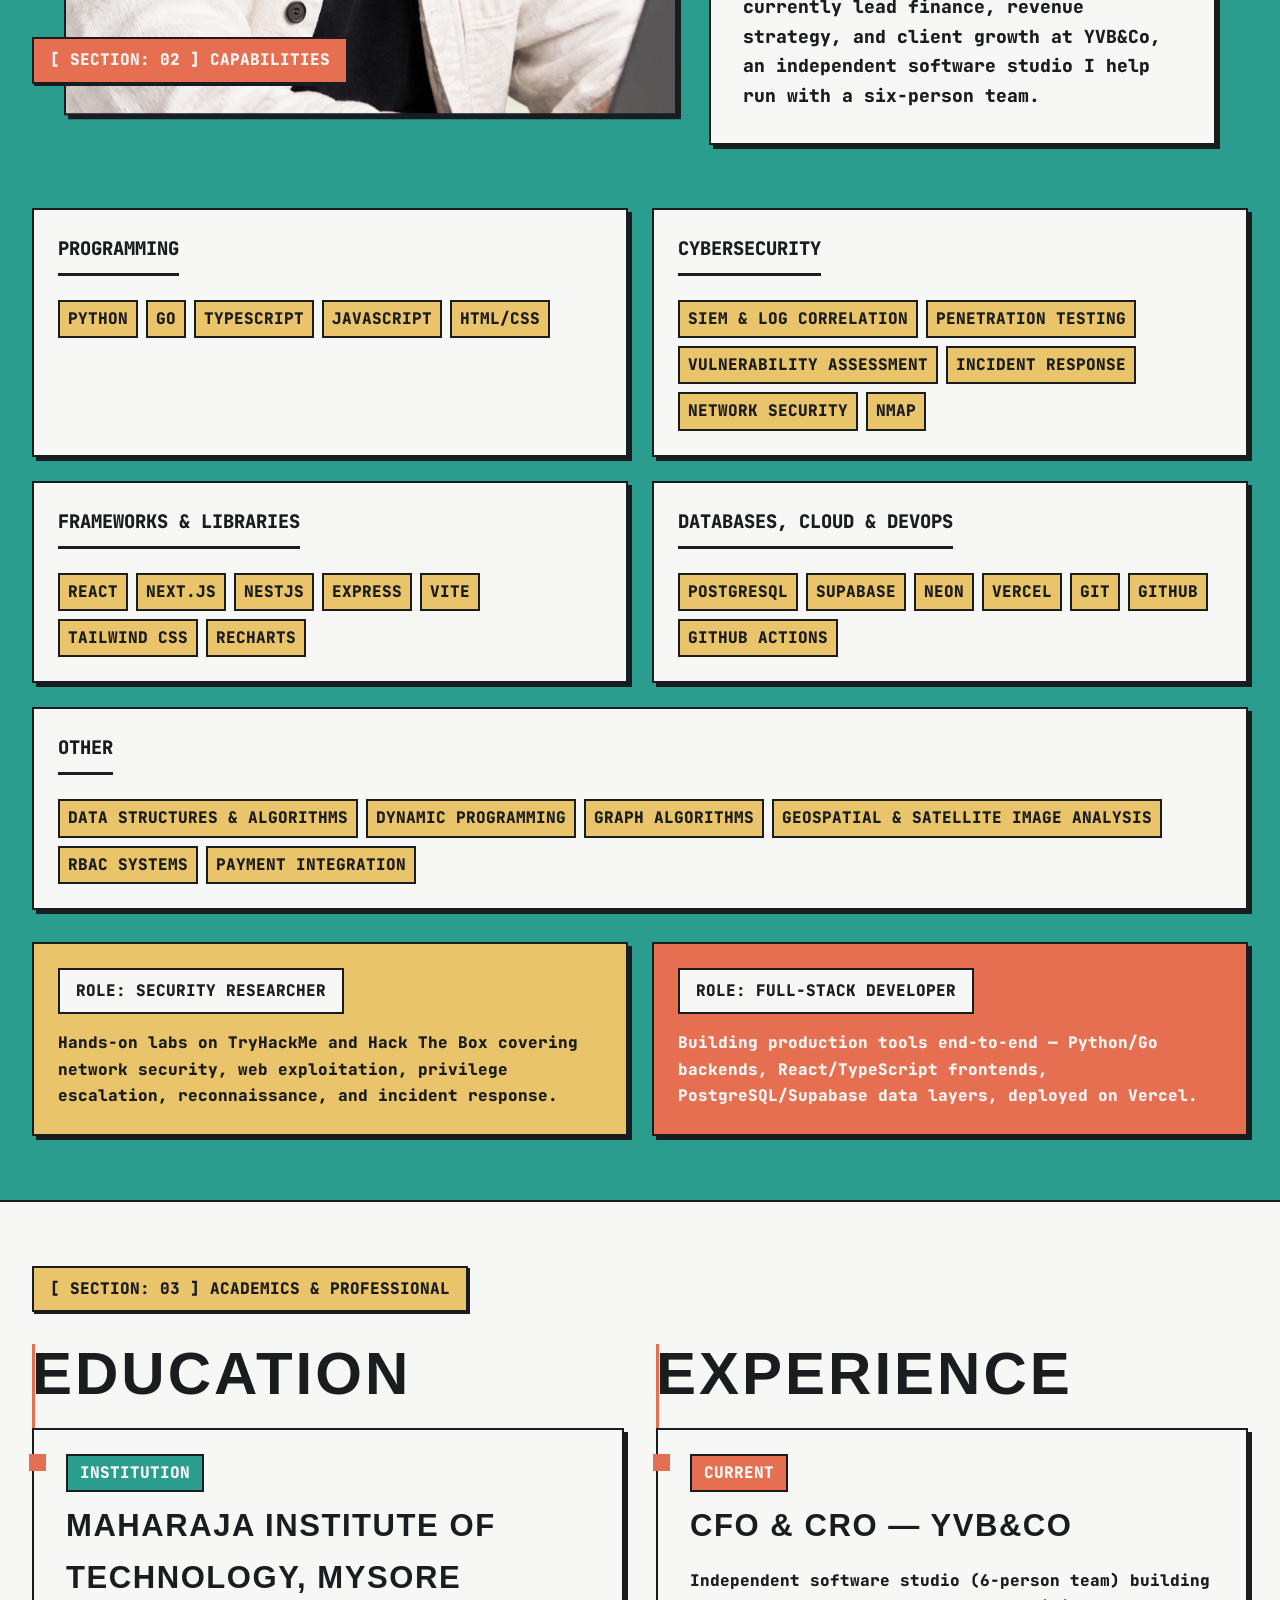
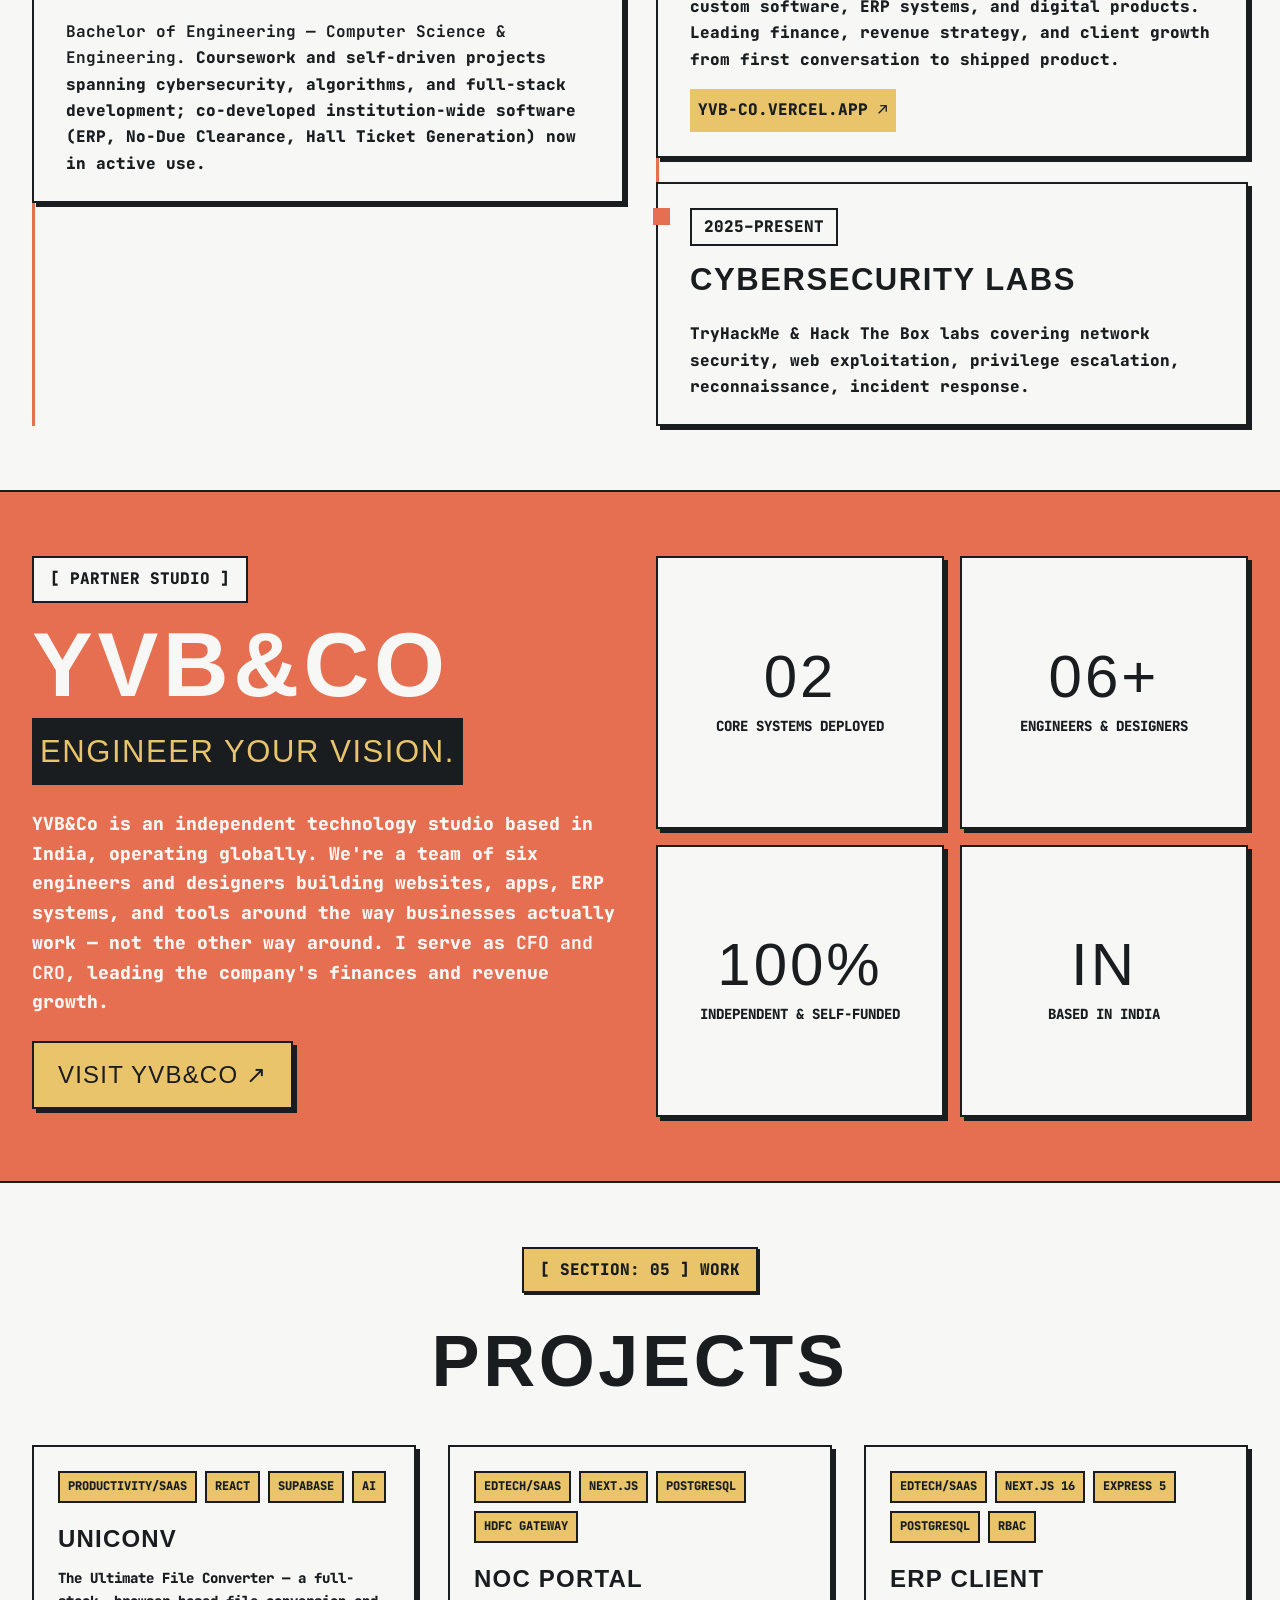
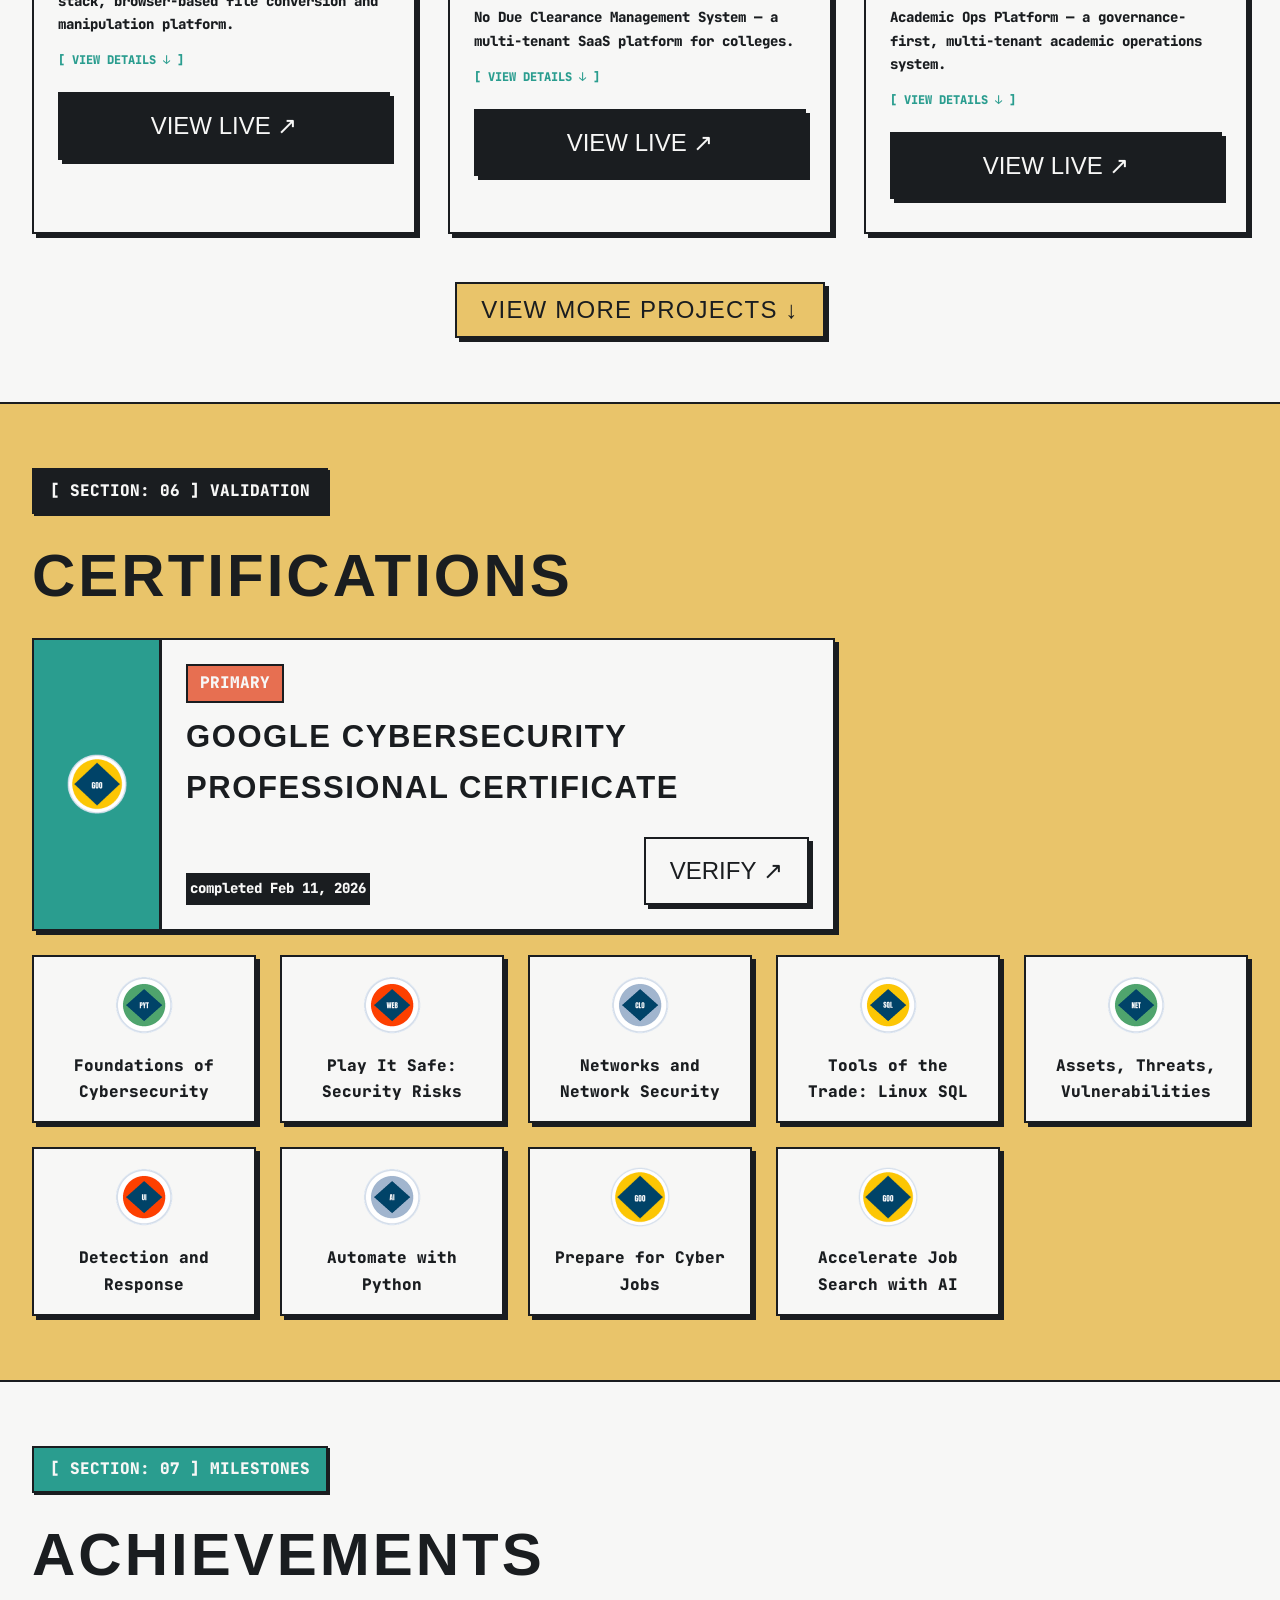
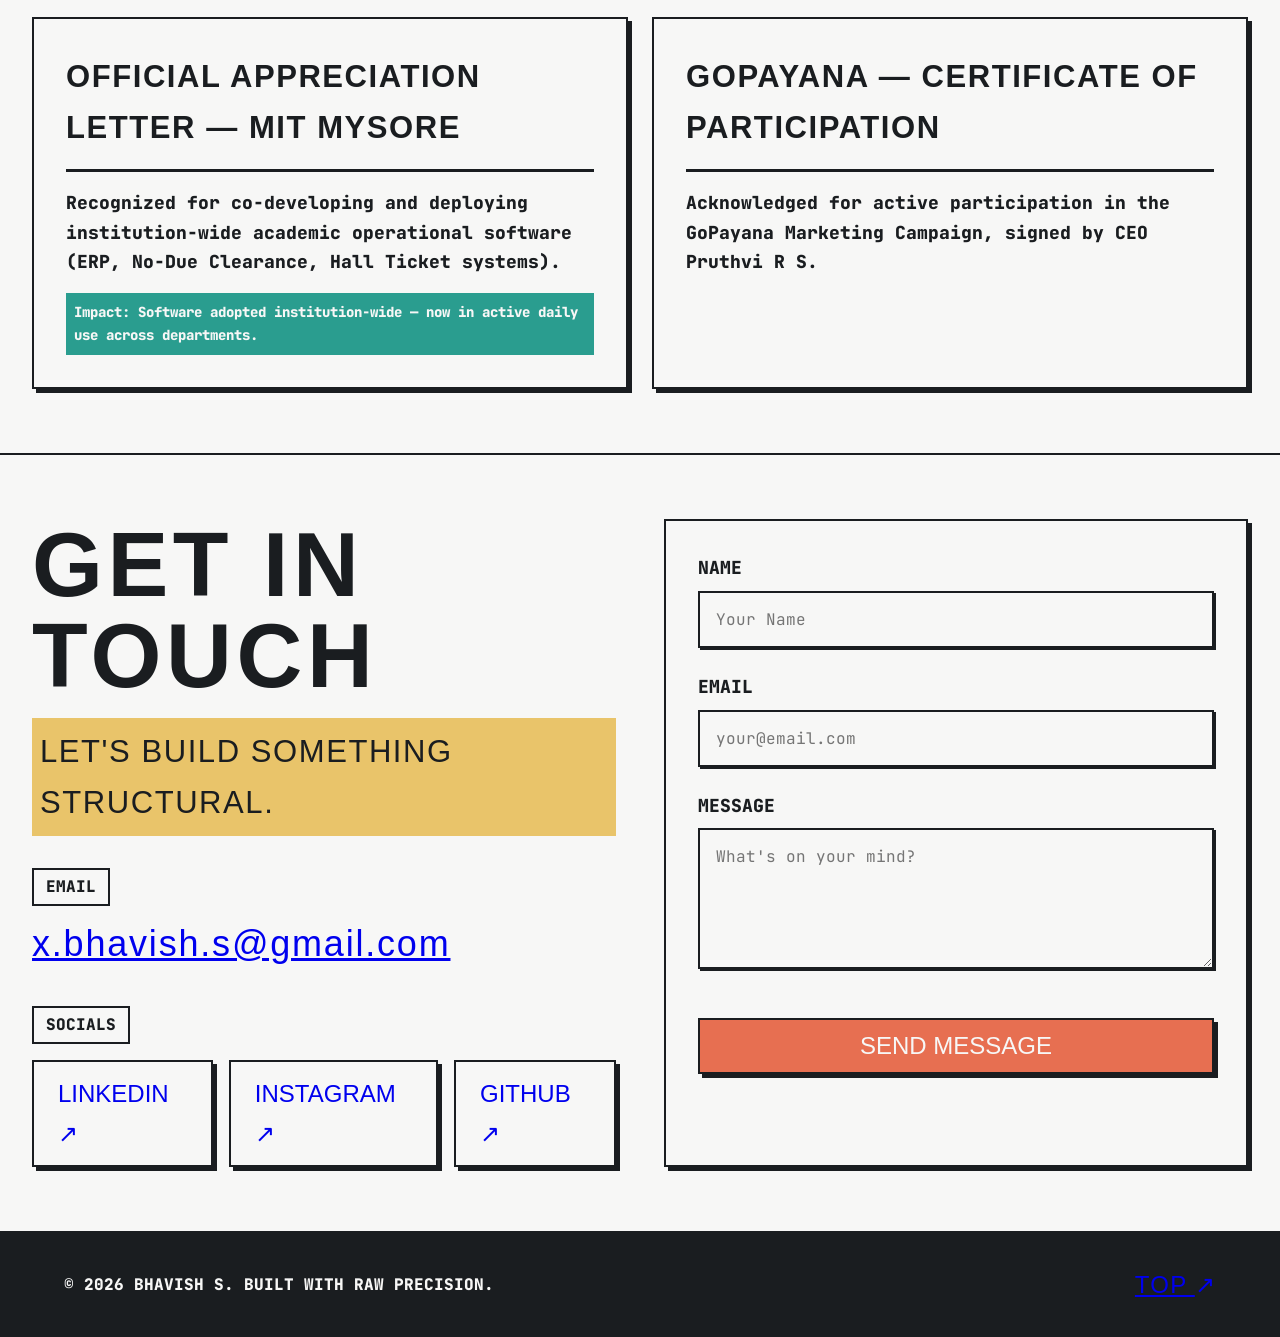
==== commit dc5e324b: "Update favicon to infinity symbol" ====
--- a/index.html
+++ b/index.html
@@ -5,7 +5,7 @@
   <meta name="viewport" content="width=device-width, initial-scale=1.0">
   <title>Bhavish S — Cybersecurity Engineer & Full-Stack Developer</title>
   <meta name="description" content="Portfolio of Bhavish S — Google-certified Cybersecurity student, SIEM specialist, penetration tester, and CFO at YVB&Co software studio.">
-  <link rel="icon" href="assets/images/favicon.png" type="image/png">
+  <link rel="icon" href='data:image/svg+xml,<svg xmlns="http://www.w3.org/2000/svg" viewBox="0 0 100 100"><rect width="100" height="100" rx="50" fill="%231a1d20" /><text x="50%" y="54%" font-family="monospace" font-weight="bold" font-size="70" fill="%23fff" dominant-baseline="middle" text-anchor="middle">∞</text></svg>' type="image/svg+xml">
   <meta property="og:title" content="Bhavish S — Portfolio">
   <meta property="og:description" content="Cybersecurity engineer building SIEM dashboards, penetration-testing tools, and secure enterprise systems.">
   <meta property="og:image" content="assets/images/og-image.jpg">
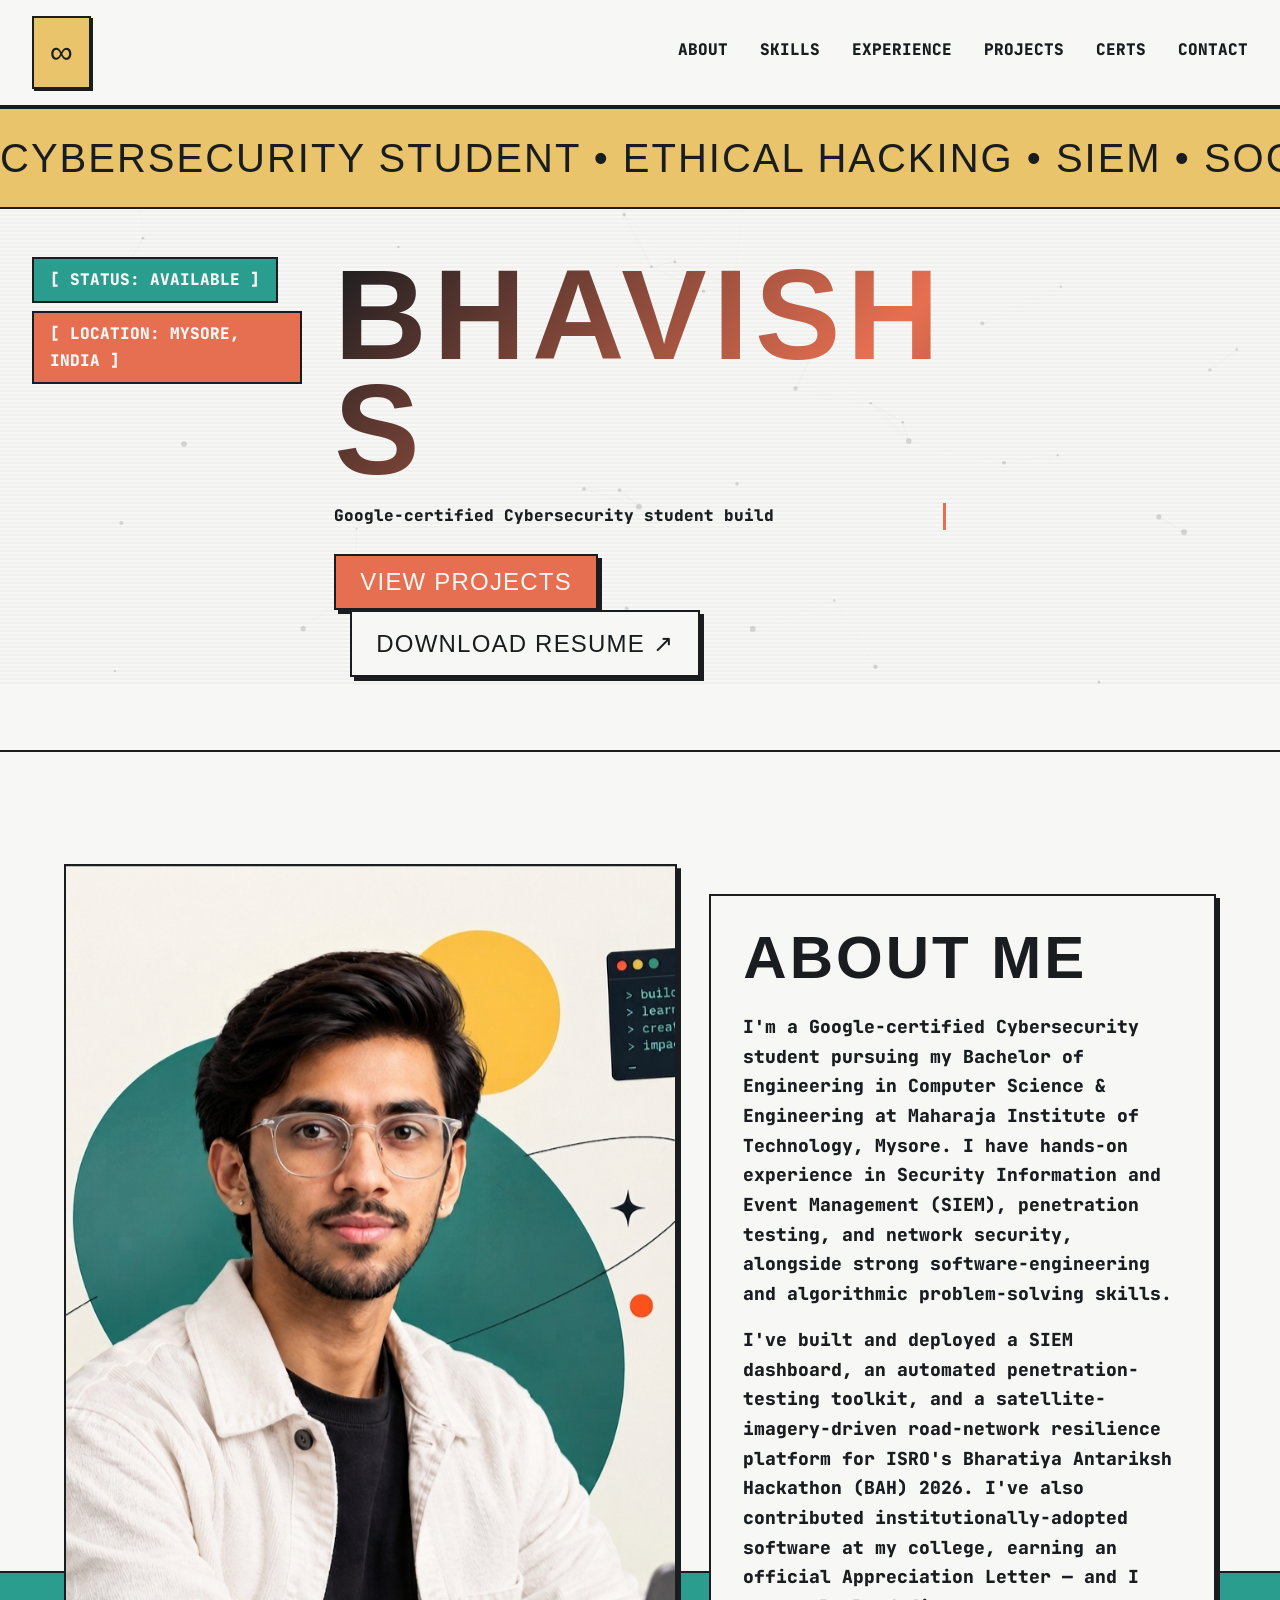
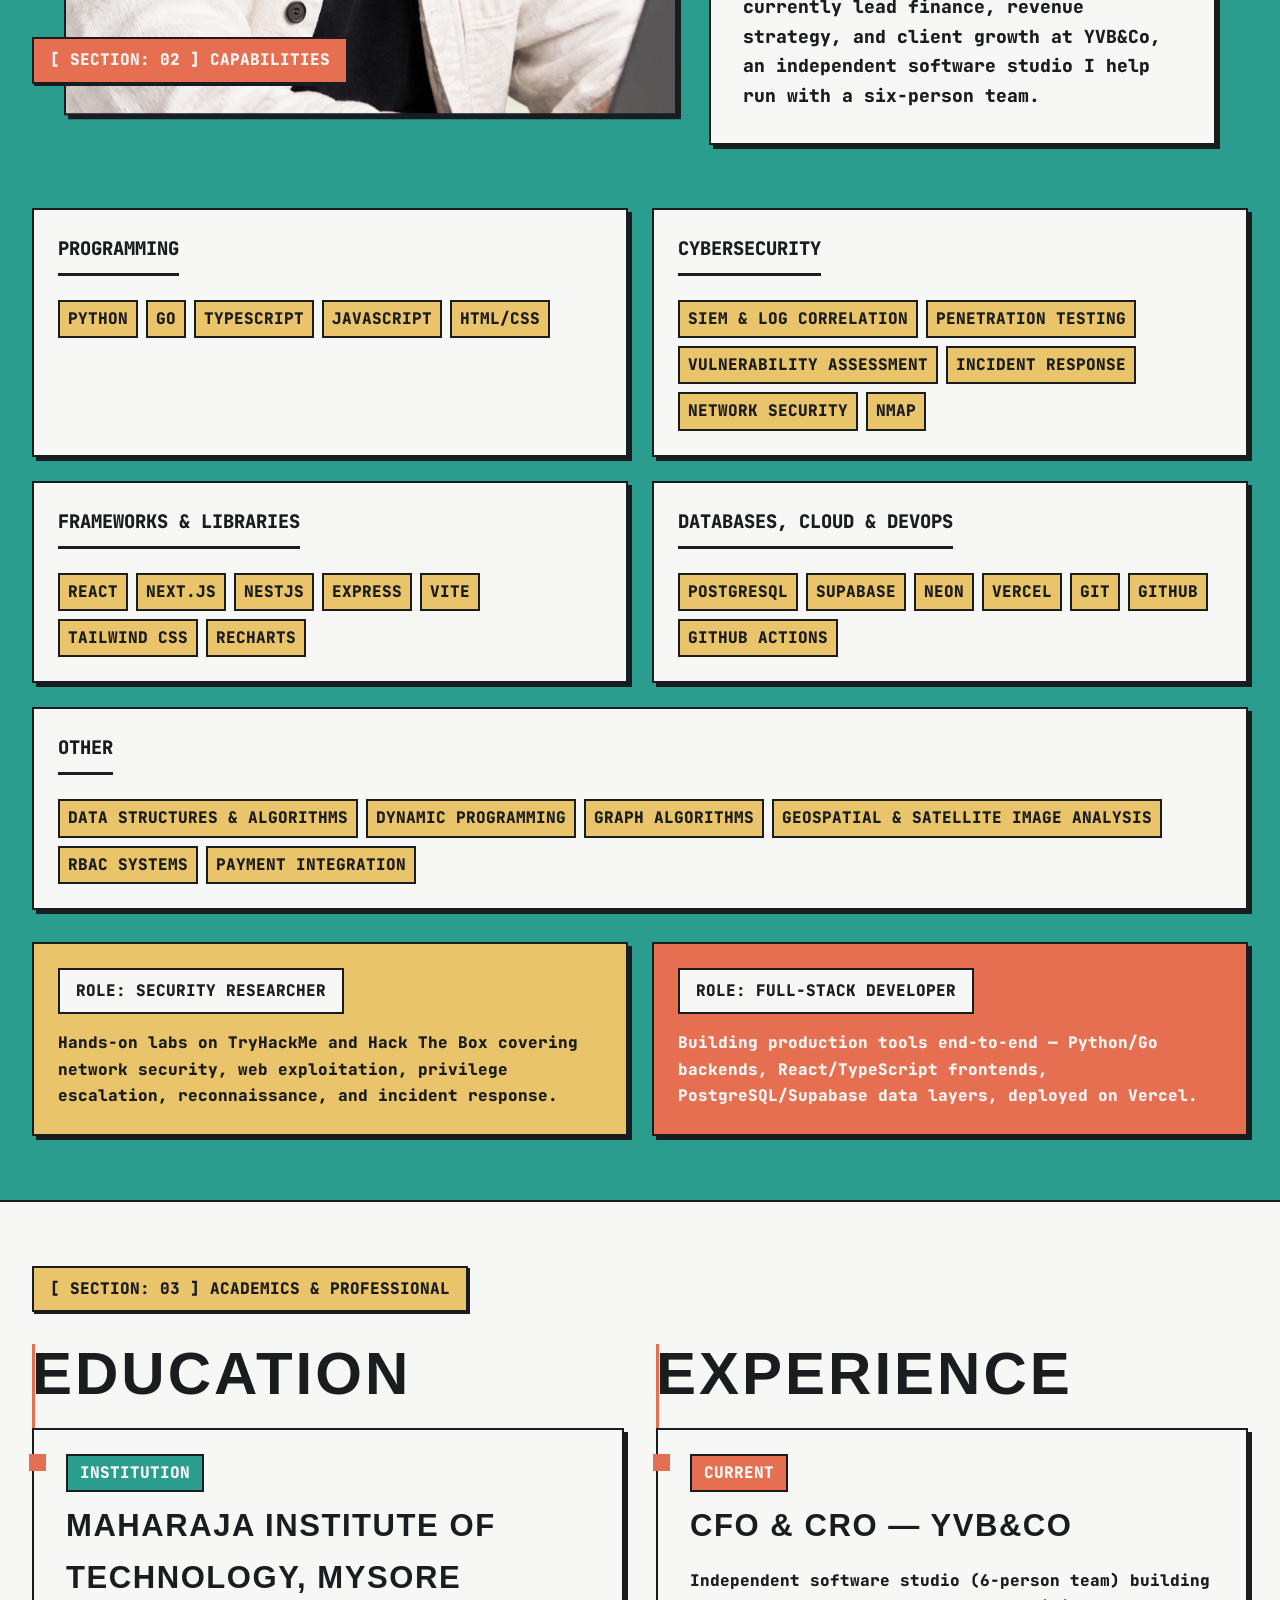
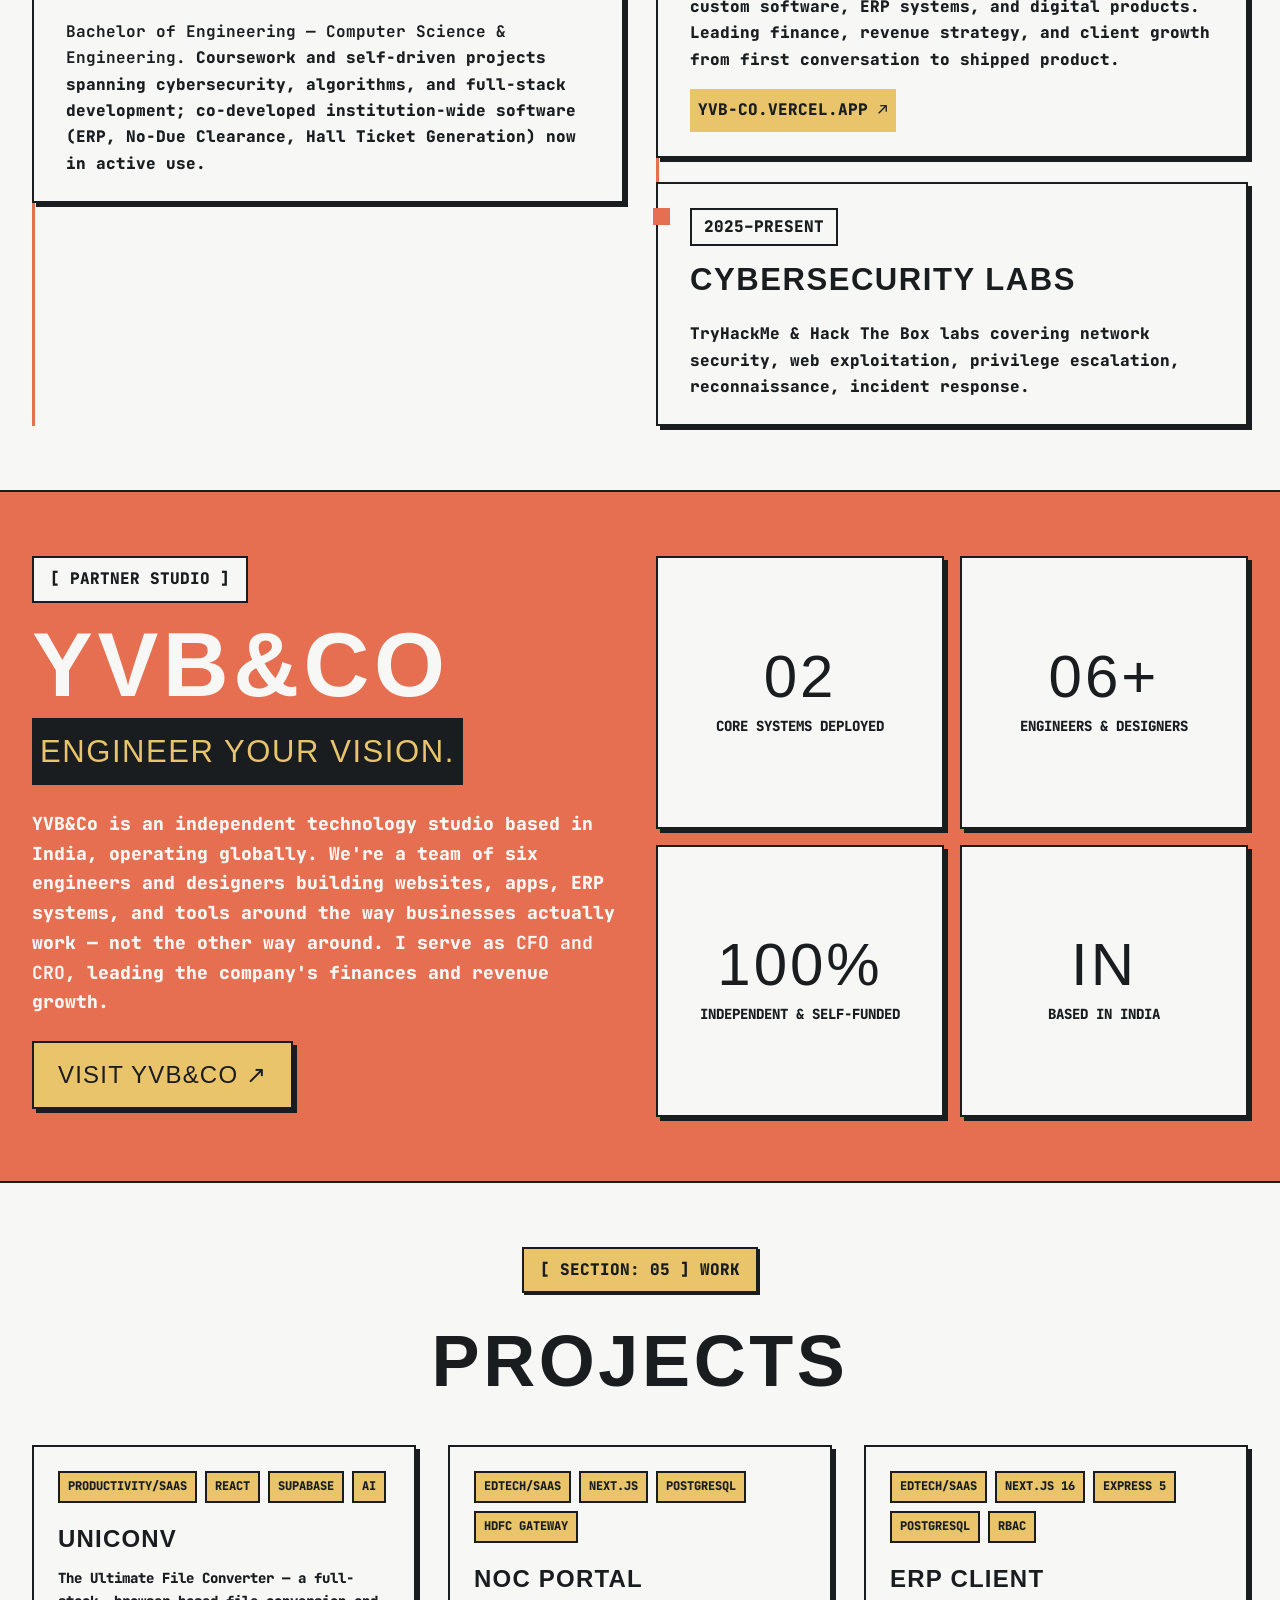
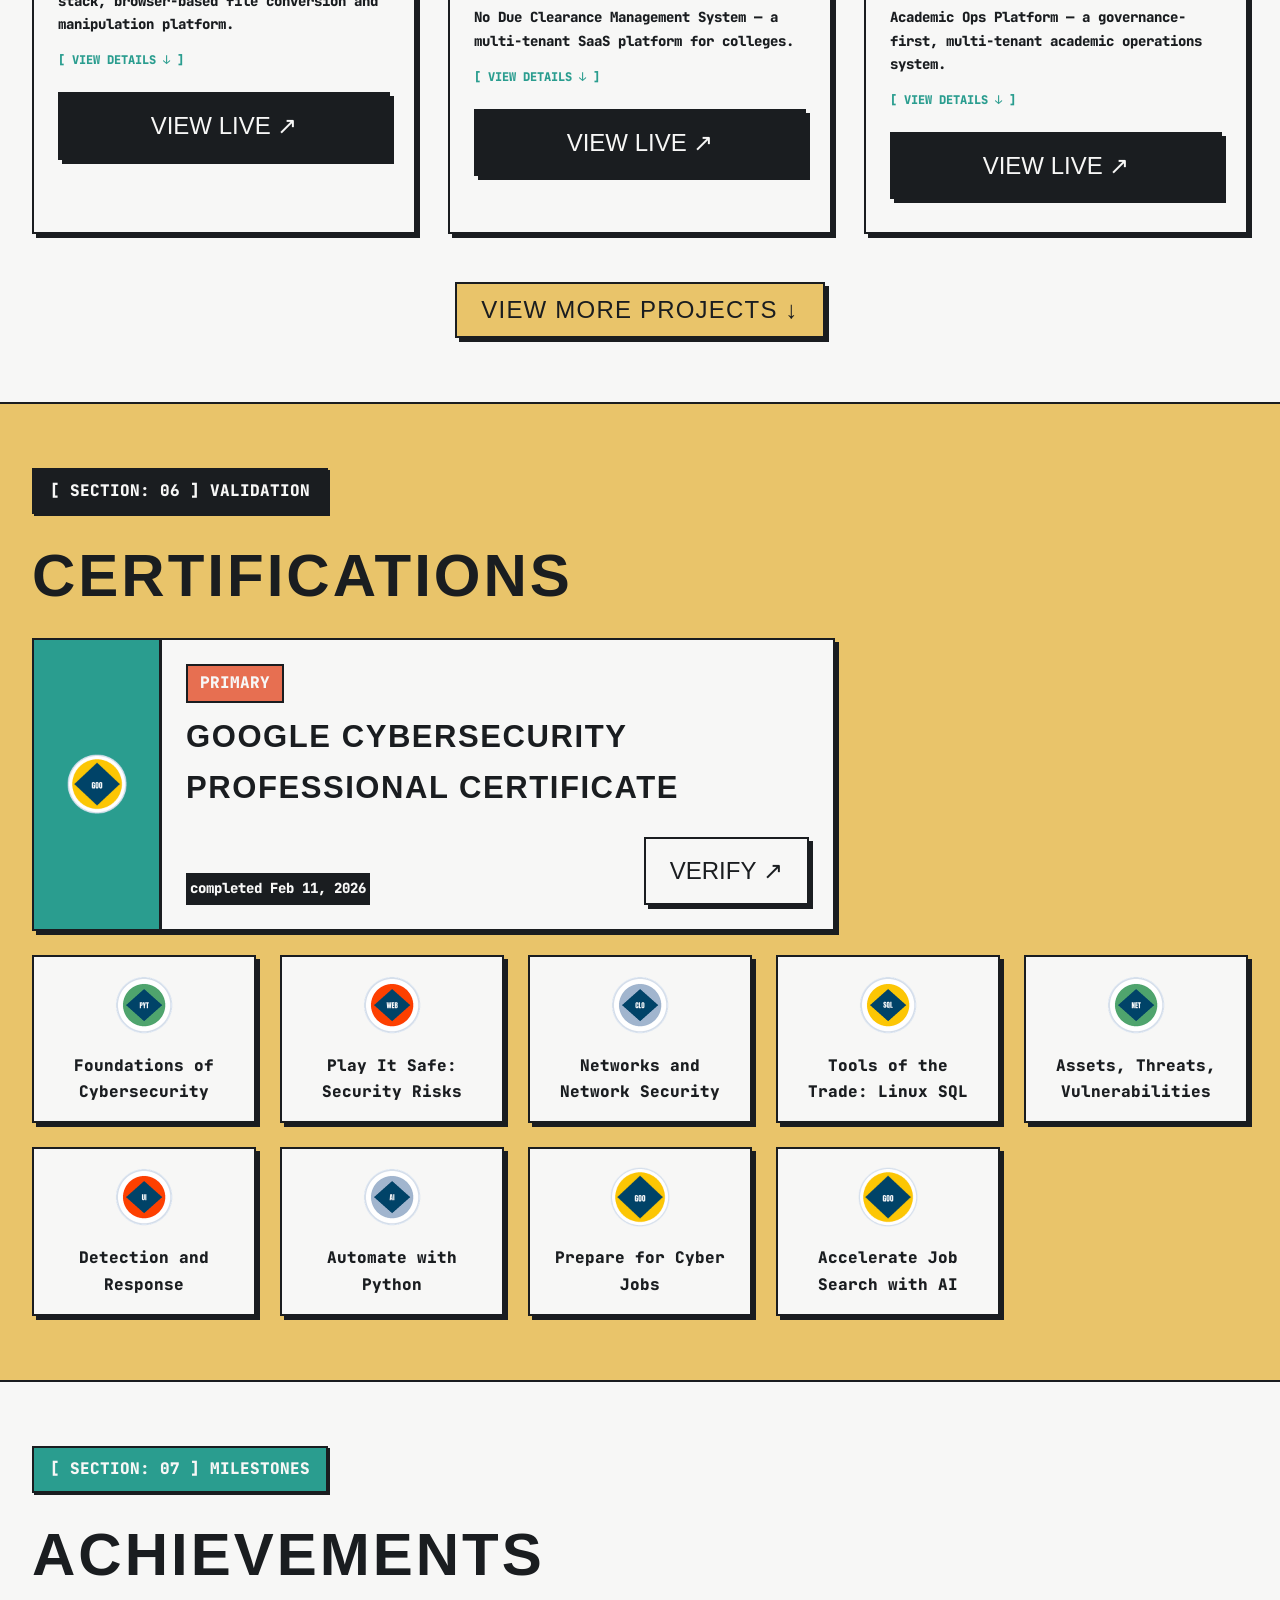
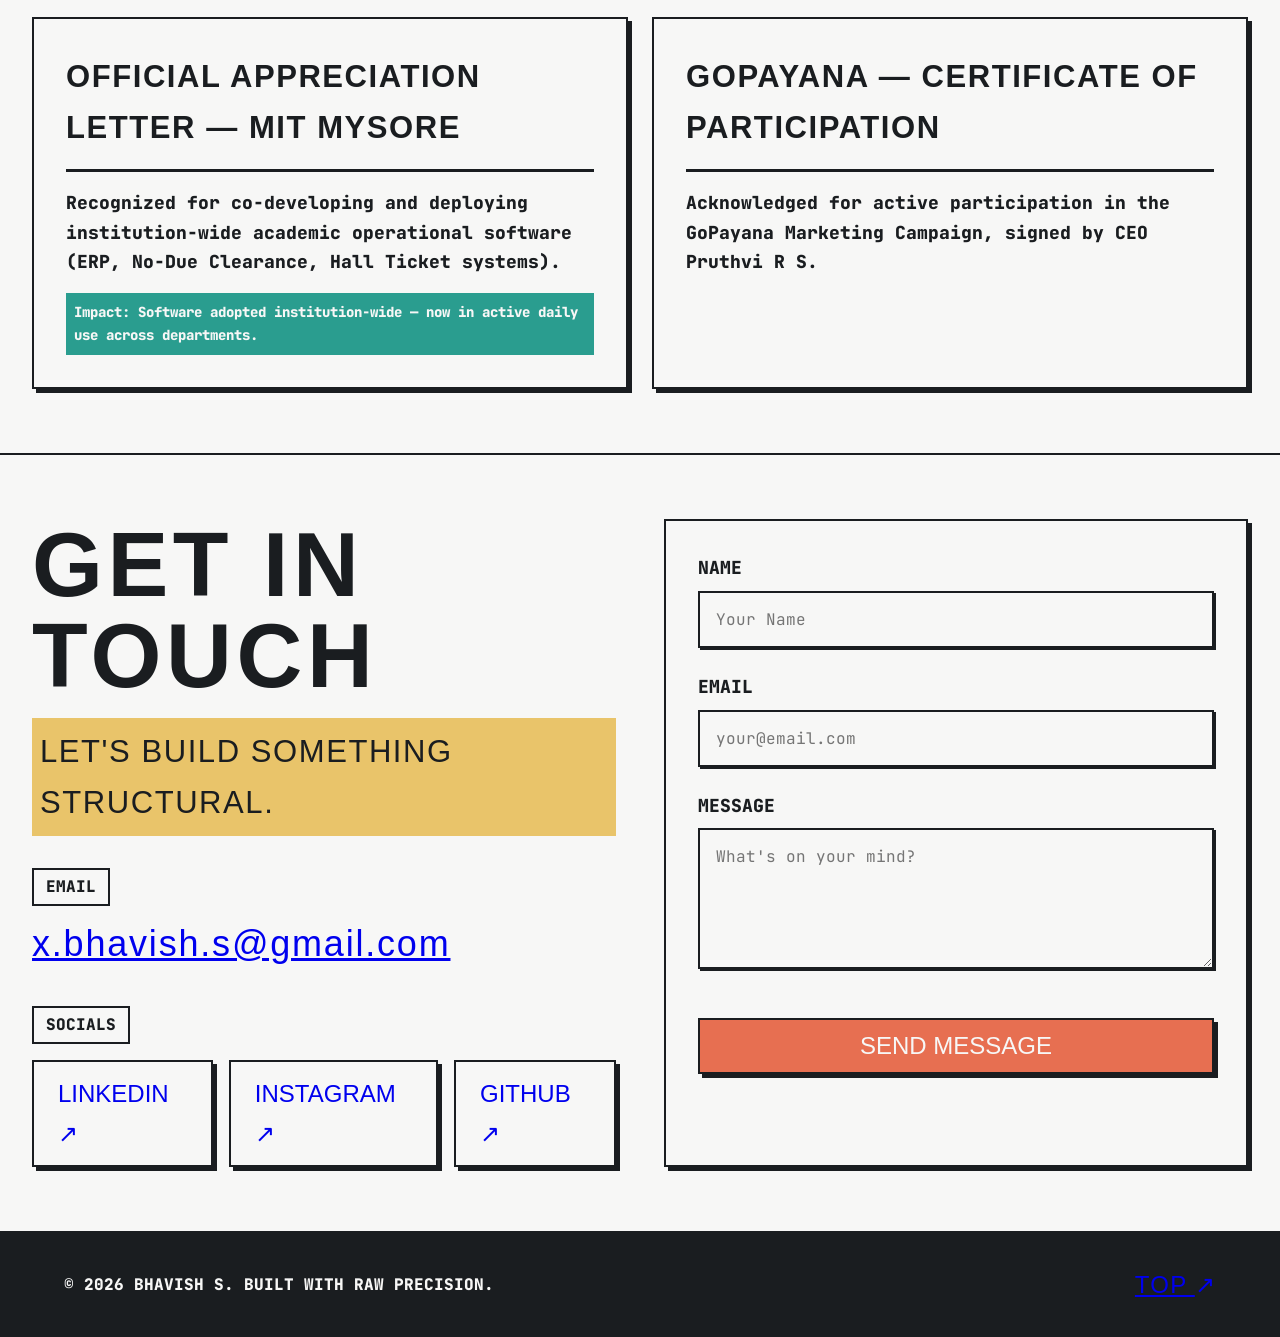
==== commit b7bcdc2e: "Remove Jnanashodha project from portfolio" ====
--- a/index.html
+++ b/index.html
@@ -325,28 +325,6 @@
             </div>
           </article>
 
-          <!-- Project 5: Jnanashodha -->
-          <article class="brutal-card bg-white project-card reveal">
-            <div class="p-6">
-              <div class="flex gap-2 flex-wrap mb-4">
-                <span class="brutal-tag text-xs">EdTech/Research</span>
-                <span class="brutal-tag text-xs bg-white">React</span>
-                <span class="brutal-tag text-xs bg-white">VTU Compliance</span>
-              </div>
-              <h3 class="font-display text-2xl uppercase mb-2">Jnanashodha</h3>
-              <p class="font-bold text-sm mb-2">Research Admissions & Management Portal — ಜ್ಞಾನಶೋಧ ("Pursuit of Knowledge").</p>
-              <button class="project-expand-btn" onclick="this.closest('.project-card').classList.toggle('expanded')">[ VIEW DETAILS ↓ ]</button>
-              <div class="project-details">
-                <div class="mt-4 p-4 bg-yellow border-3 border-black">
-                  <p class="font-bold text-sm mb-2"><strong>Problem:</strong> The entire Ph.D lifecycle at MIT Mysore — from candidate registration through graduation — was tracked manually with no digital workflow.</p>
-                  <p class="font-bold text-sm mb-2"><strong>Approach:</strong> 8-tab application wizard covering personal, academic, examination, ETR exemption, documents, and payment details. Full workflow: application → Principal review → scholar allotment → RAC formation → progress reports → publications → examinations → graduation.</p>
-                  <p class="font-bold text-sm mb-2"><strong>Role:</strong> Full-stack development — built 5 tailored role dashboards (Admin, Principal, Supervisor, RAC Member, Candidate) with VTU-compliant process flows.</p>
-                  <p class="font-bold text-sm"><strong>Impact:</strong> Digitized the complete Ph.D lifecycle for the institution.</p>
-                </div>
-              </div>
-              <a href="https://mitm-rd.vercel.app/" target="_blank" class="brutal-btn bg-black text-white w-full text-center text-lg mt-4">VIEW LIVE <span class="project-arrow">↗</span></a>
-            </div>
-          </article>
 
           <!-- Project 6: PetCommunity -->
           <article class="brutal-card bg-white project-card reveal">
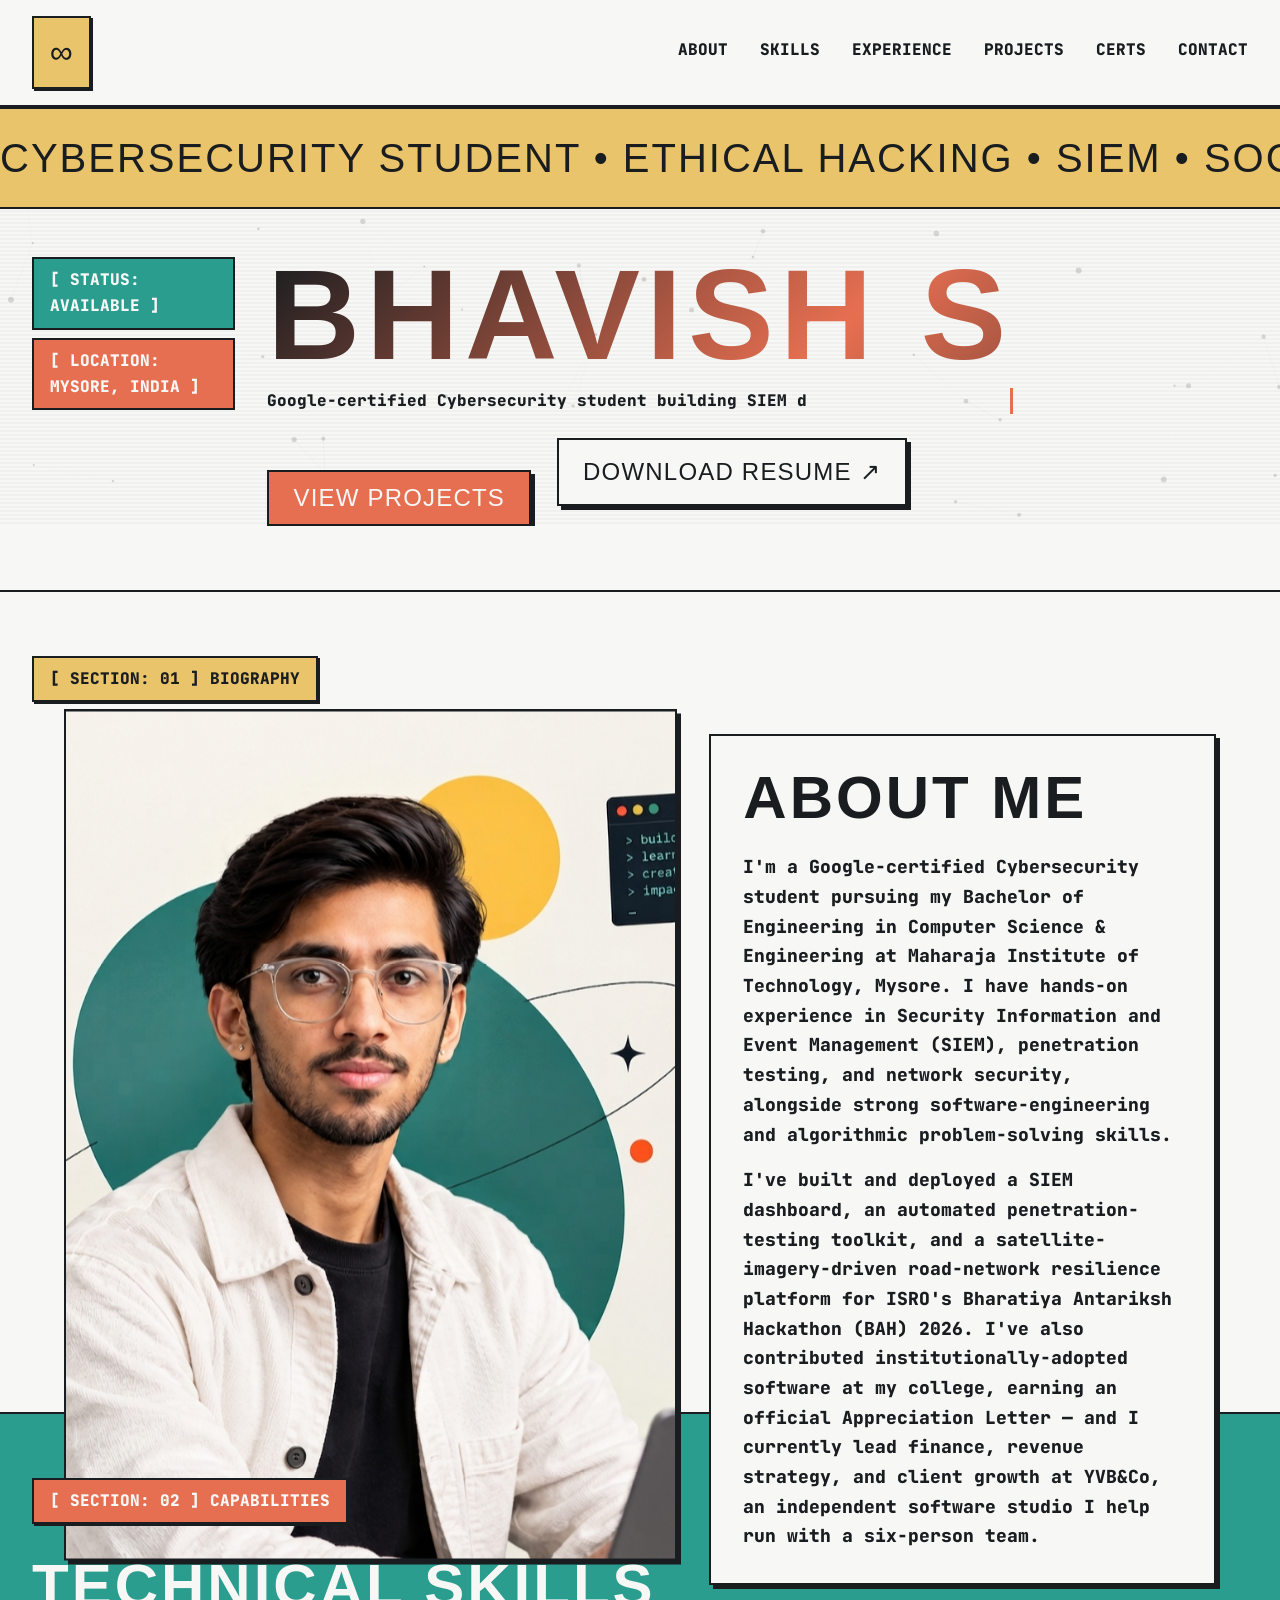
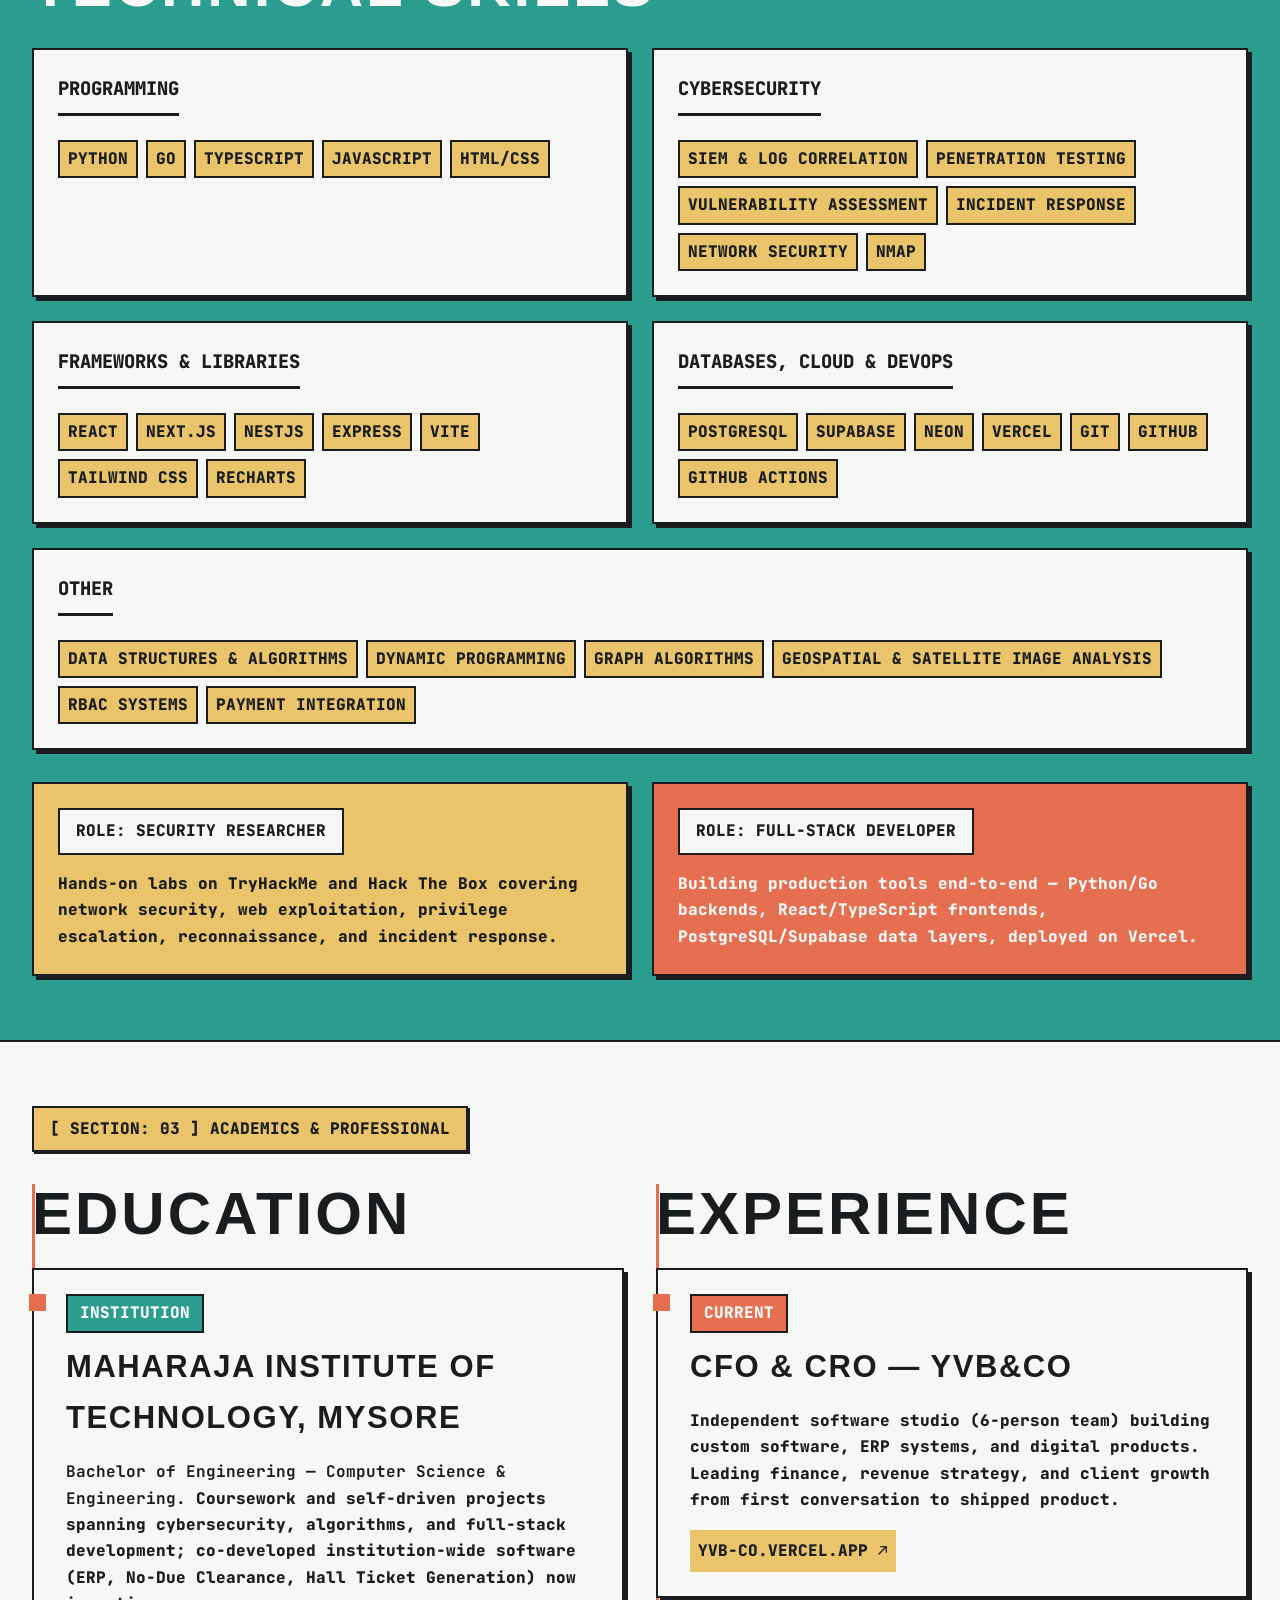
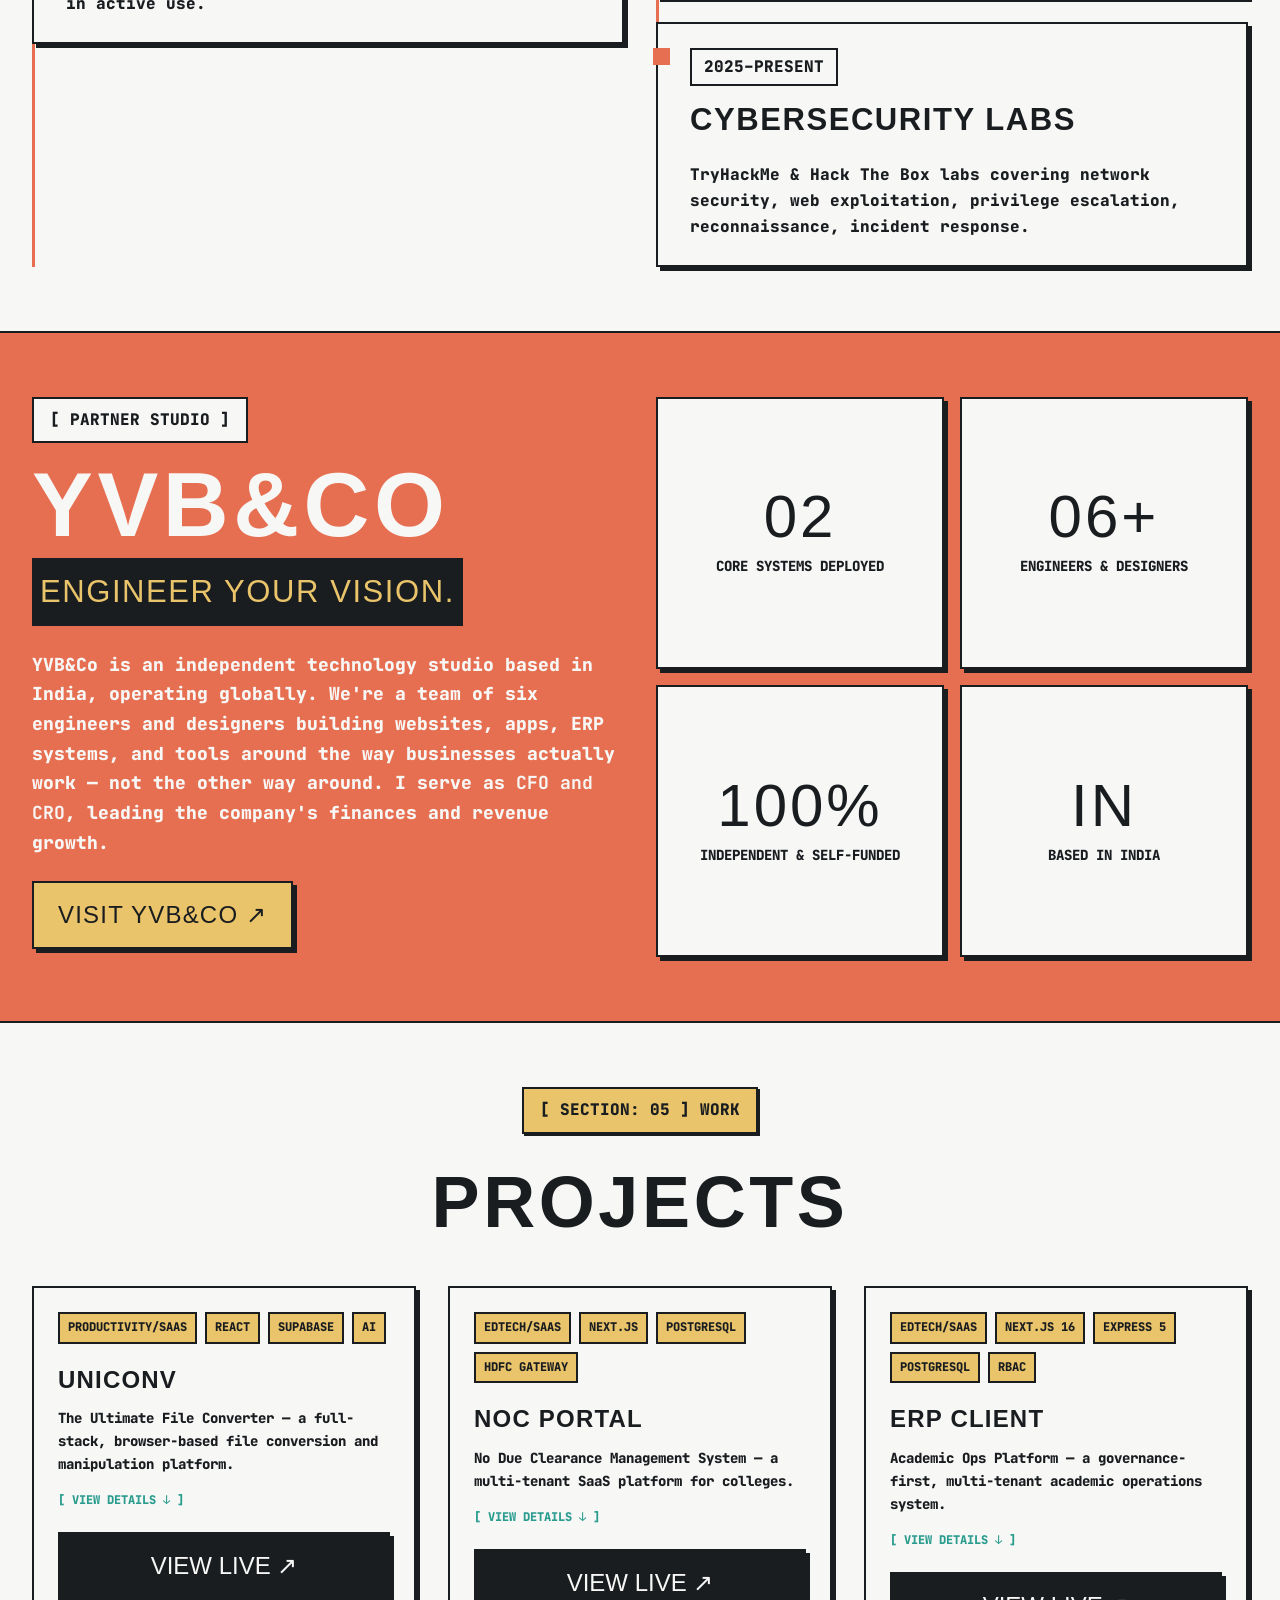
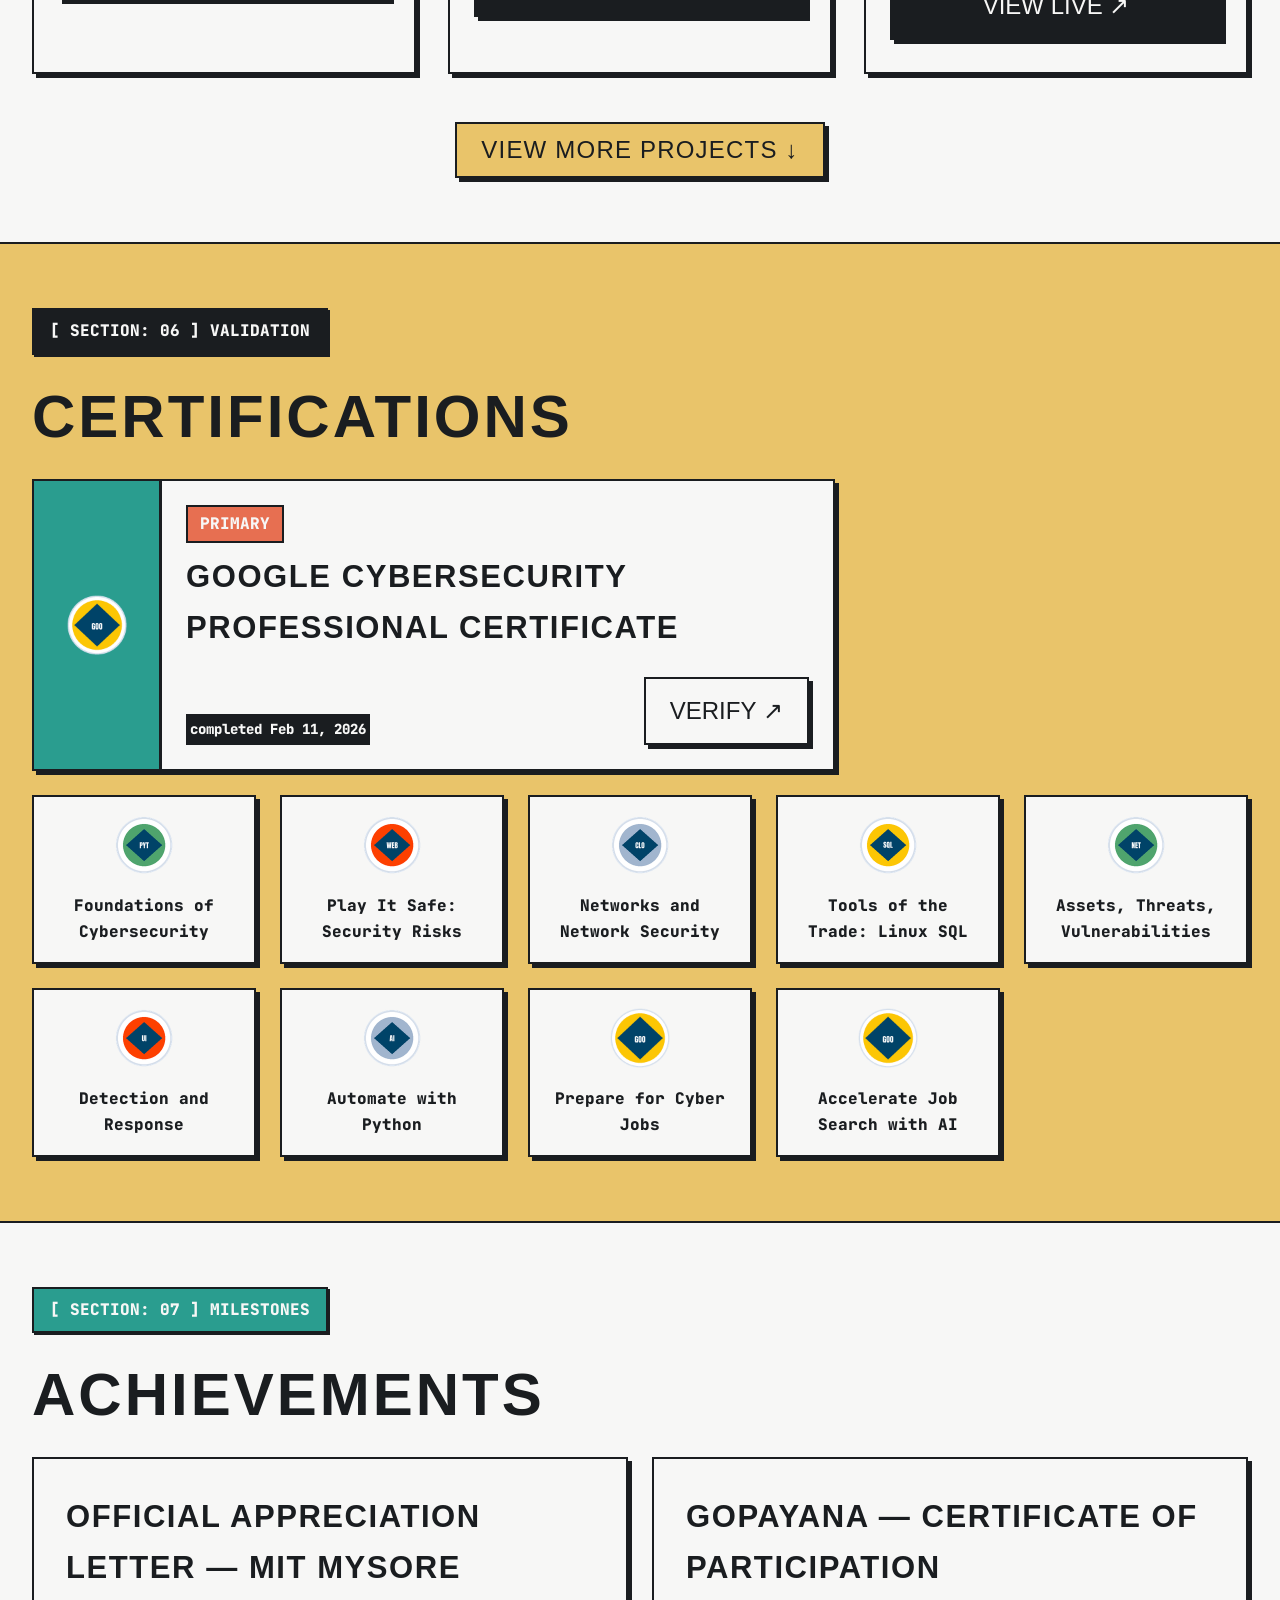
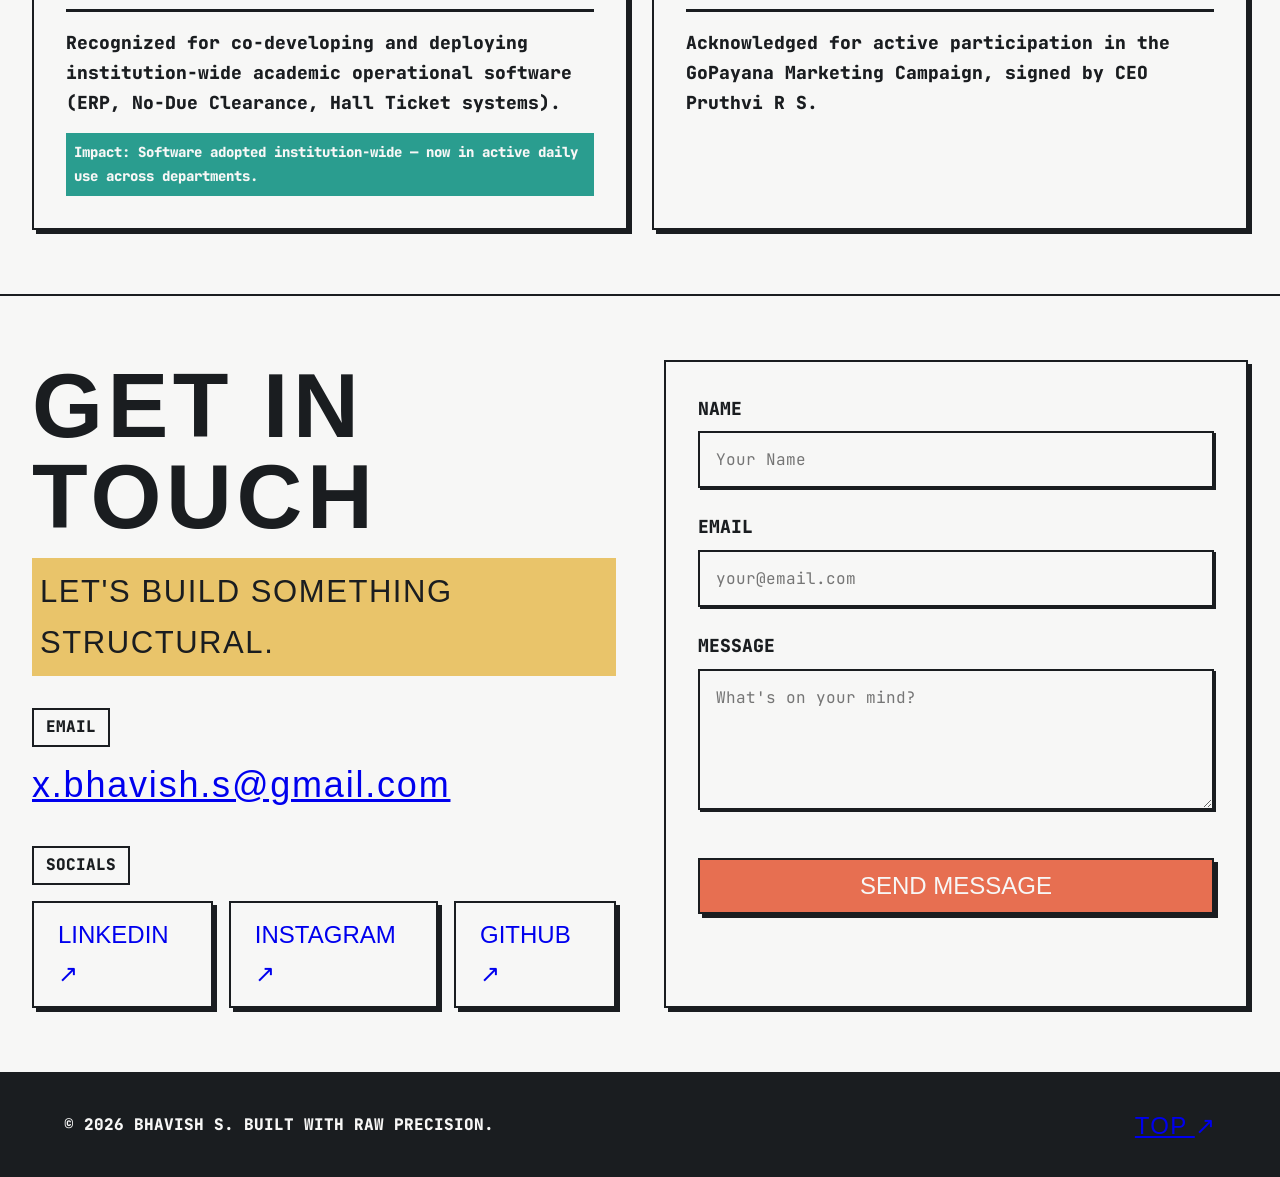
==== commit 4b02316a: "Use non-breaking space in hero title to prevent wrapping" ====
--- a/index.html
+++ b/index.html
@@ -52,7 +52,7 @@
         </div>
 
         <div class="hero-content reveal">
-          <h1 class="hero-title font-display">BHAVISH S</h1>
+          <h1 class="hero-title font-display">BHAVISH&nbsp;S</h1>
           <p class="hero-sub font-mono font-bold typewriter" id="hero-typewriter">Google-certified Cybersecurity student building SIEM dashboards, penetration-testing tools, and secure systems — while leading finance, revenue strategy, and client growth at my own software studio, YVB&Co.</p>
           
           <div class="hero-actions mt-6">
@@ -325,6 +325,28 @@
             </div>
           </article>
 
+          <!-- Project 5: Jnanashodha -->
+          <article class="brutal-card bg-white project-card reveal">
+            <div class="p-6">
+              <div class="flex gap-2 flex-wrap mb-4">
+                <span class="brutal-tag text-xs">EdTech/Research</span>
+                <span class="brutal-tag text-xs bg-white">React</span>
+                <span class="brutal-tag text-xs bg-white">VTU Compliance</span>
+              </div>
+              <h3 class="font-display text-2xl uppercase mb-2">Jnanashodha</h3>
+              <p class="font-bold text-sm mb-2">Research Admissions & Management Portal — ಜ್ಞಾನಶೋಧ ("Pursuit of Knowledge").</p>
+              <button class="project-expand-btn" onclick="this.closest('.project-card').classList.toggle('expanded')">[ VIEW DETAILS ↓ ]</button>
+              <div class="project-details">
+                <div class="mt-4 p-4 bg-yellow border-3 border-black">
+                  <p class="font-bold text-sm mb-2"><strong>Problem:</strong> The entire Ph.D lifecycle at MIT Mysore — from candidate registration through graduation — was tracked manually with no digital workflow.</p>
+                  <p class="font-bold text-sm mb-2"><strong>Approach:</strong> 8-tab application wizard covering personal, academic, examination, ETR exemption, documents, and payment details. Full workflow: application → Principal review → scholar allotment → RAC formation → progress reports → publications → examinations → graduation.</p>
+                  <p class="font-bold text-sm mb-2"><strong>Role:</strong> Full-stack development — built 5 tailored role dashboards (Admin, Principal, Supervisor, RAC Member, Candidate) with VTU-compliant process flows.</p>
+                  <p class="font-bold text-sm"><strong>Impact:</strong> Digitized the complete Ph.D lifecycle for the institution.</p>
+                </div>
+              </div>
+              <a href="https://mitm-rd.vercel.app/" target="_blank" class="brutal-btn bg-black text-white w-full text-center text-lg mt-4">VIEW LIVE <span class="project-arrow">↗</span></a>
+            </div>
+          </article>
 
           <!-- Project 6: PetCommunity -->
           <article class="brutal-card bg-white project-card reveal">
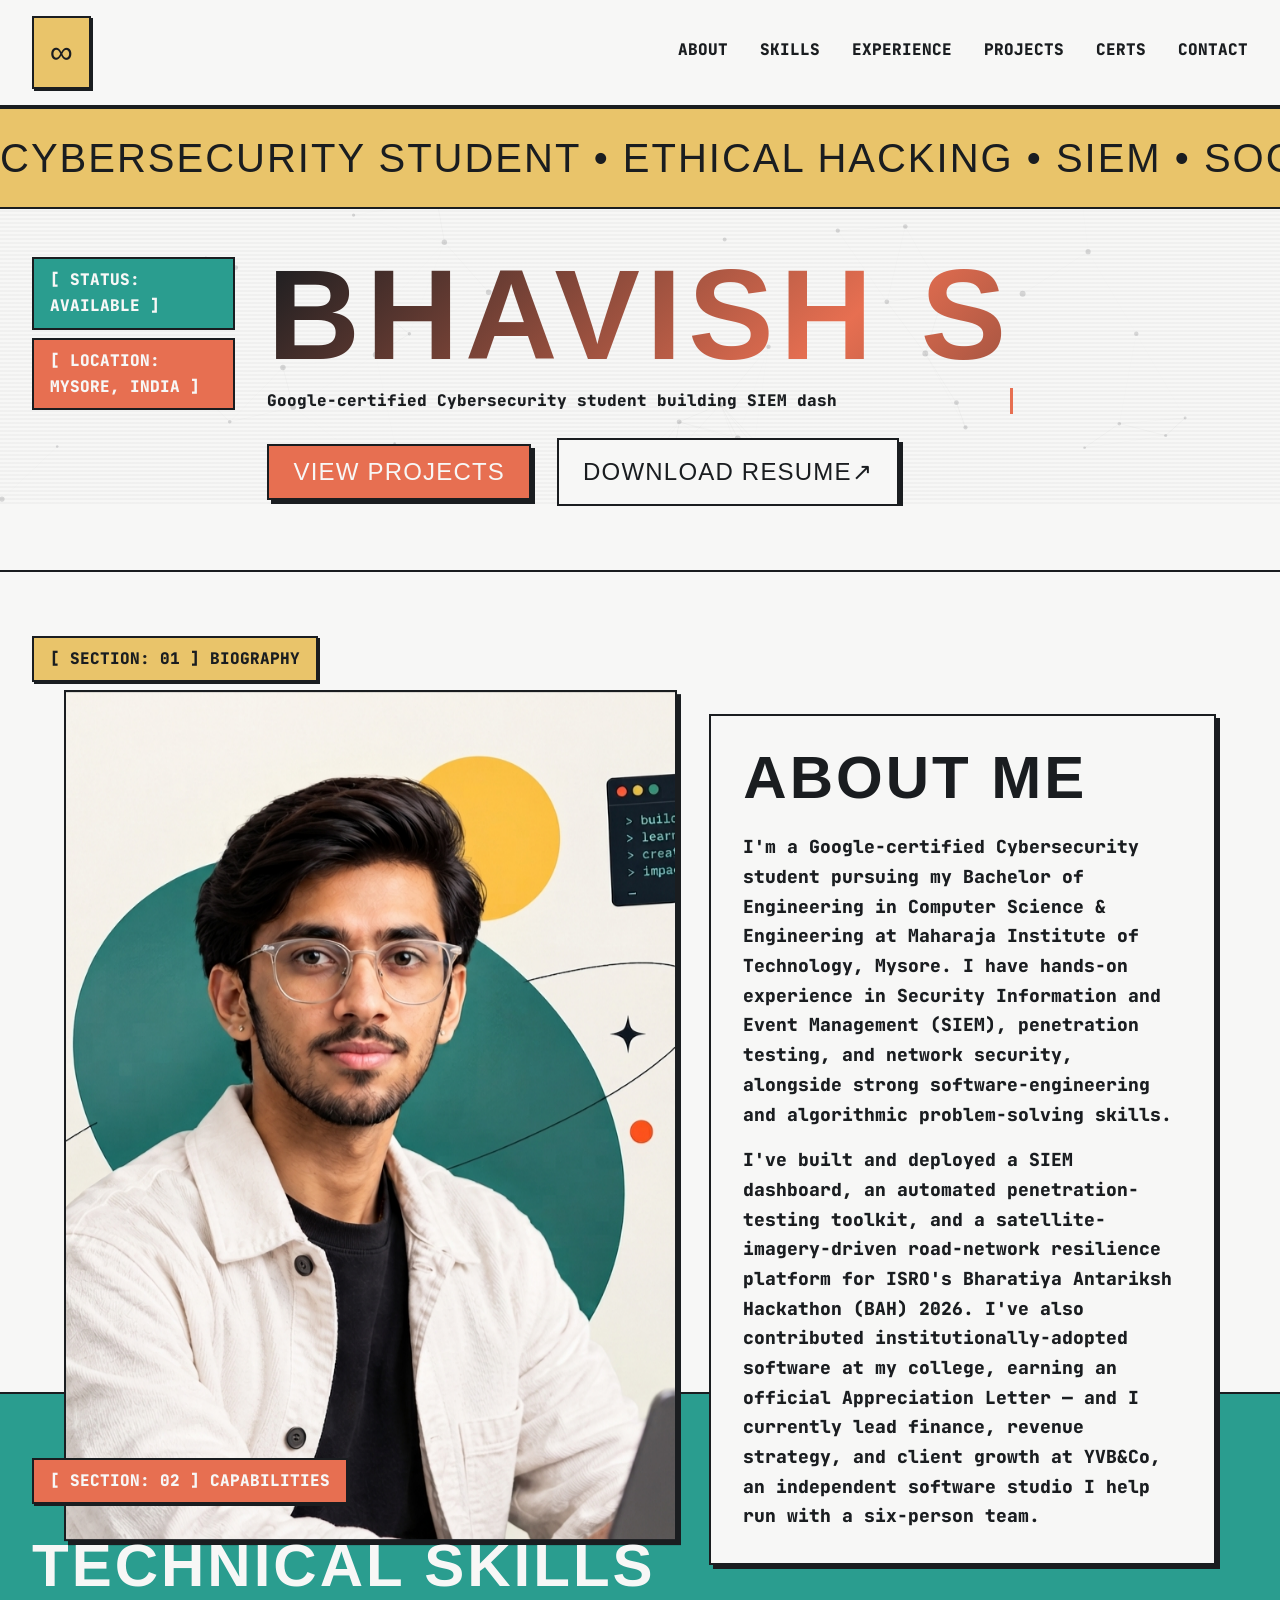
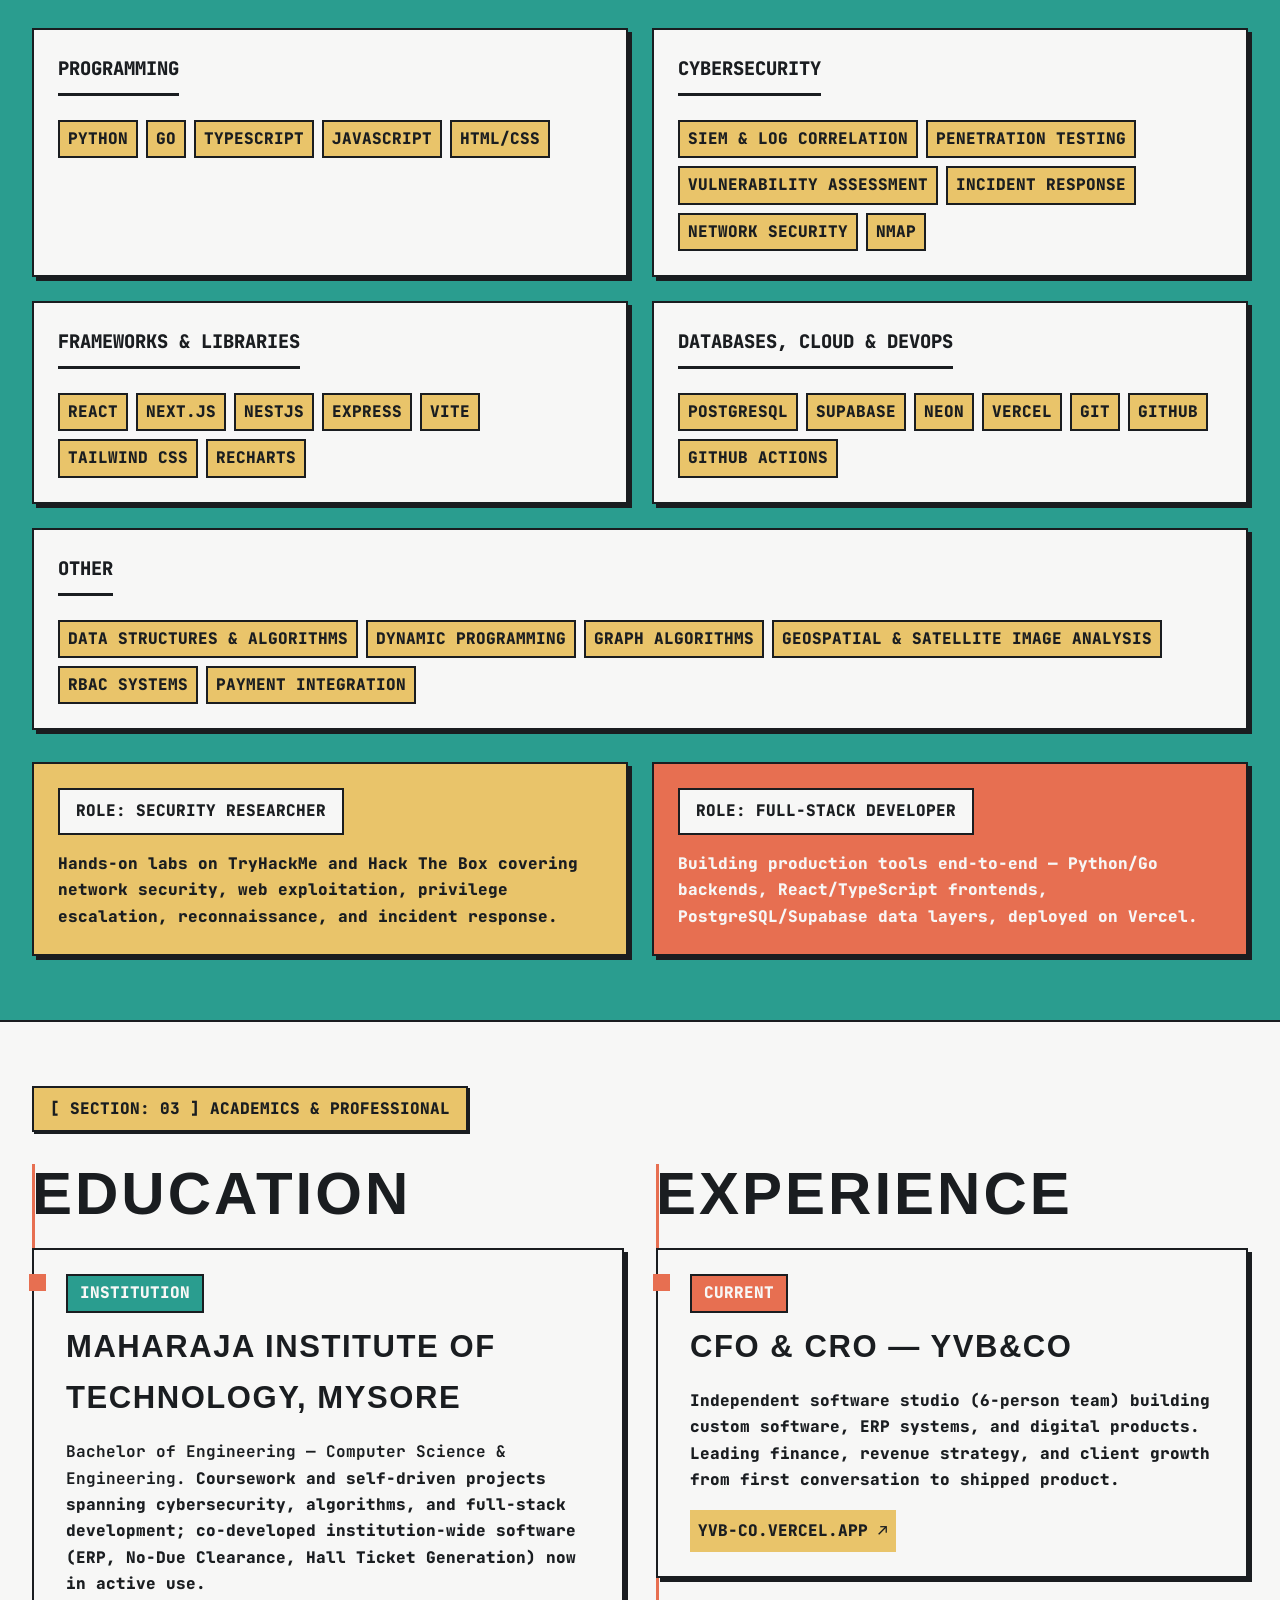
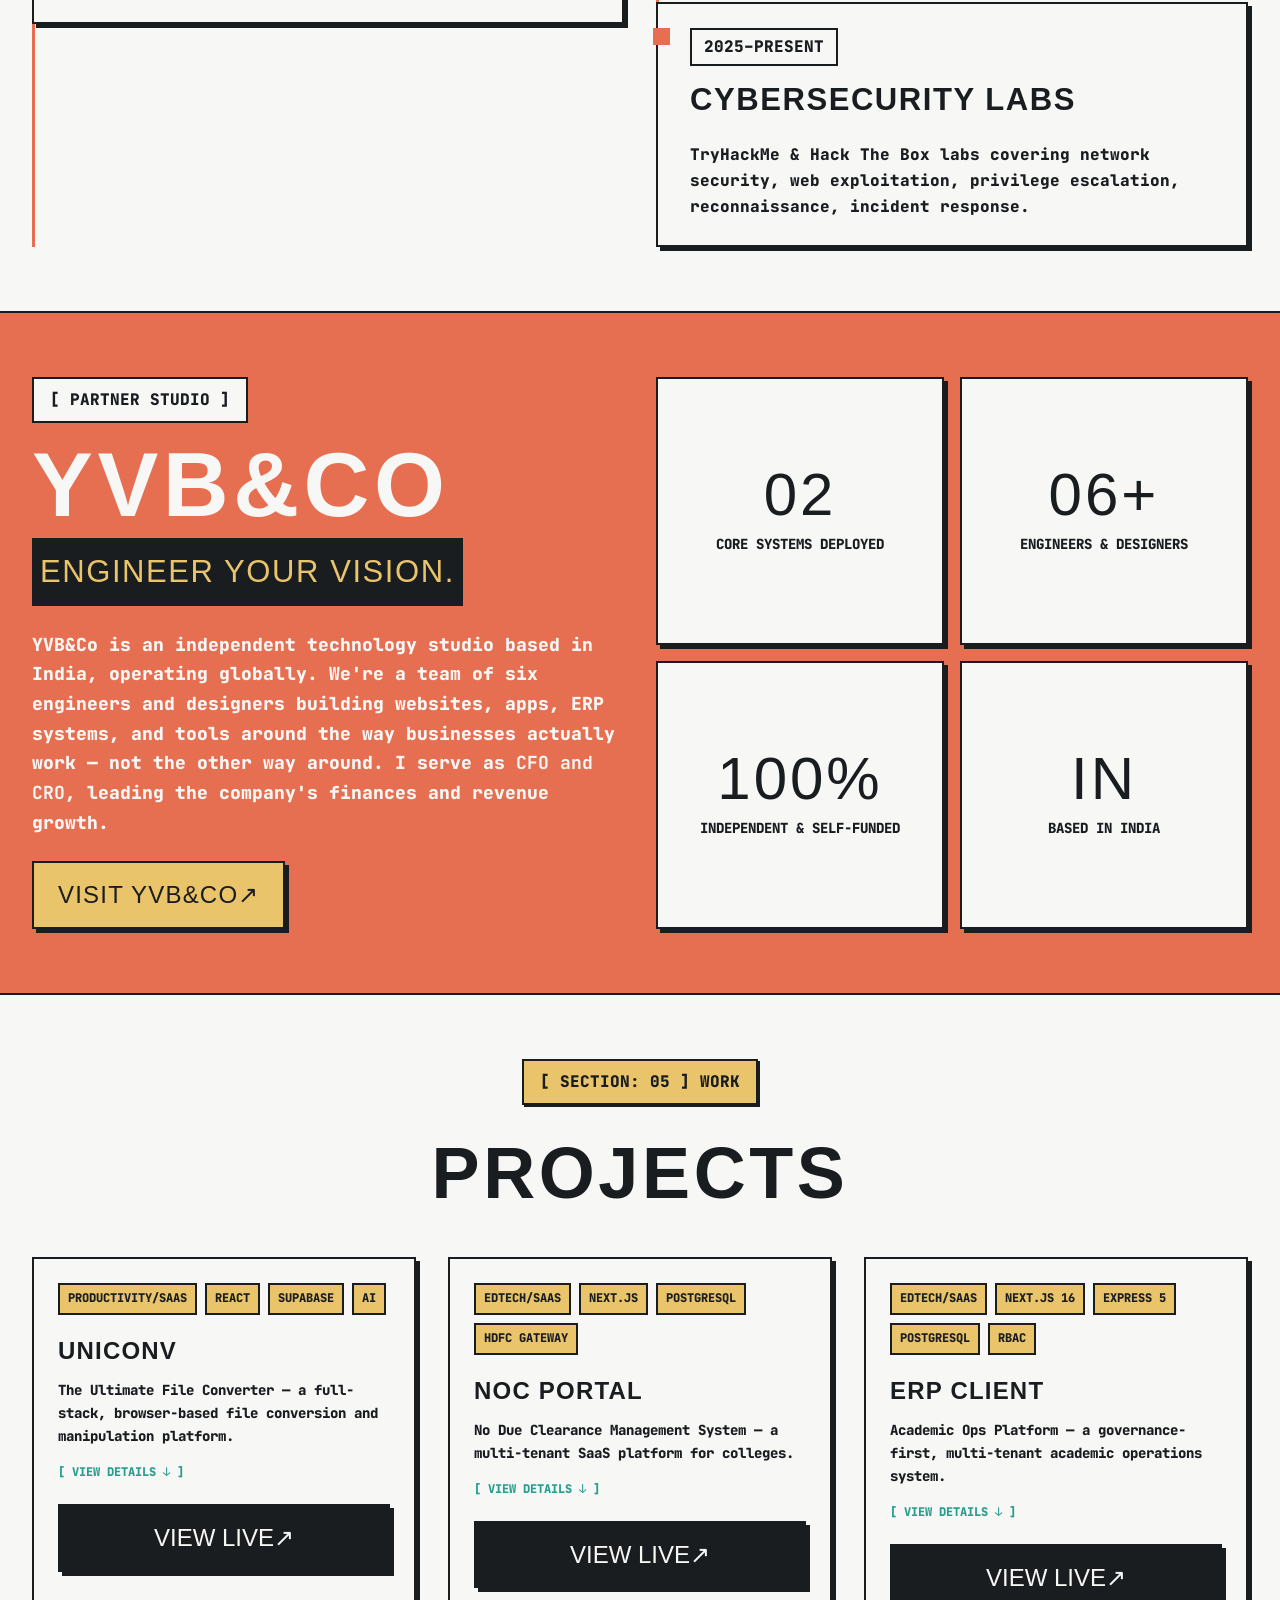
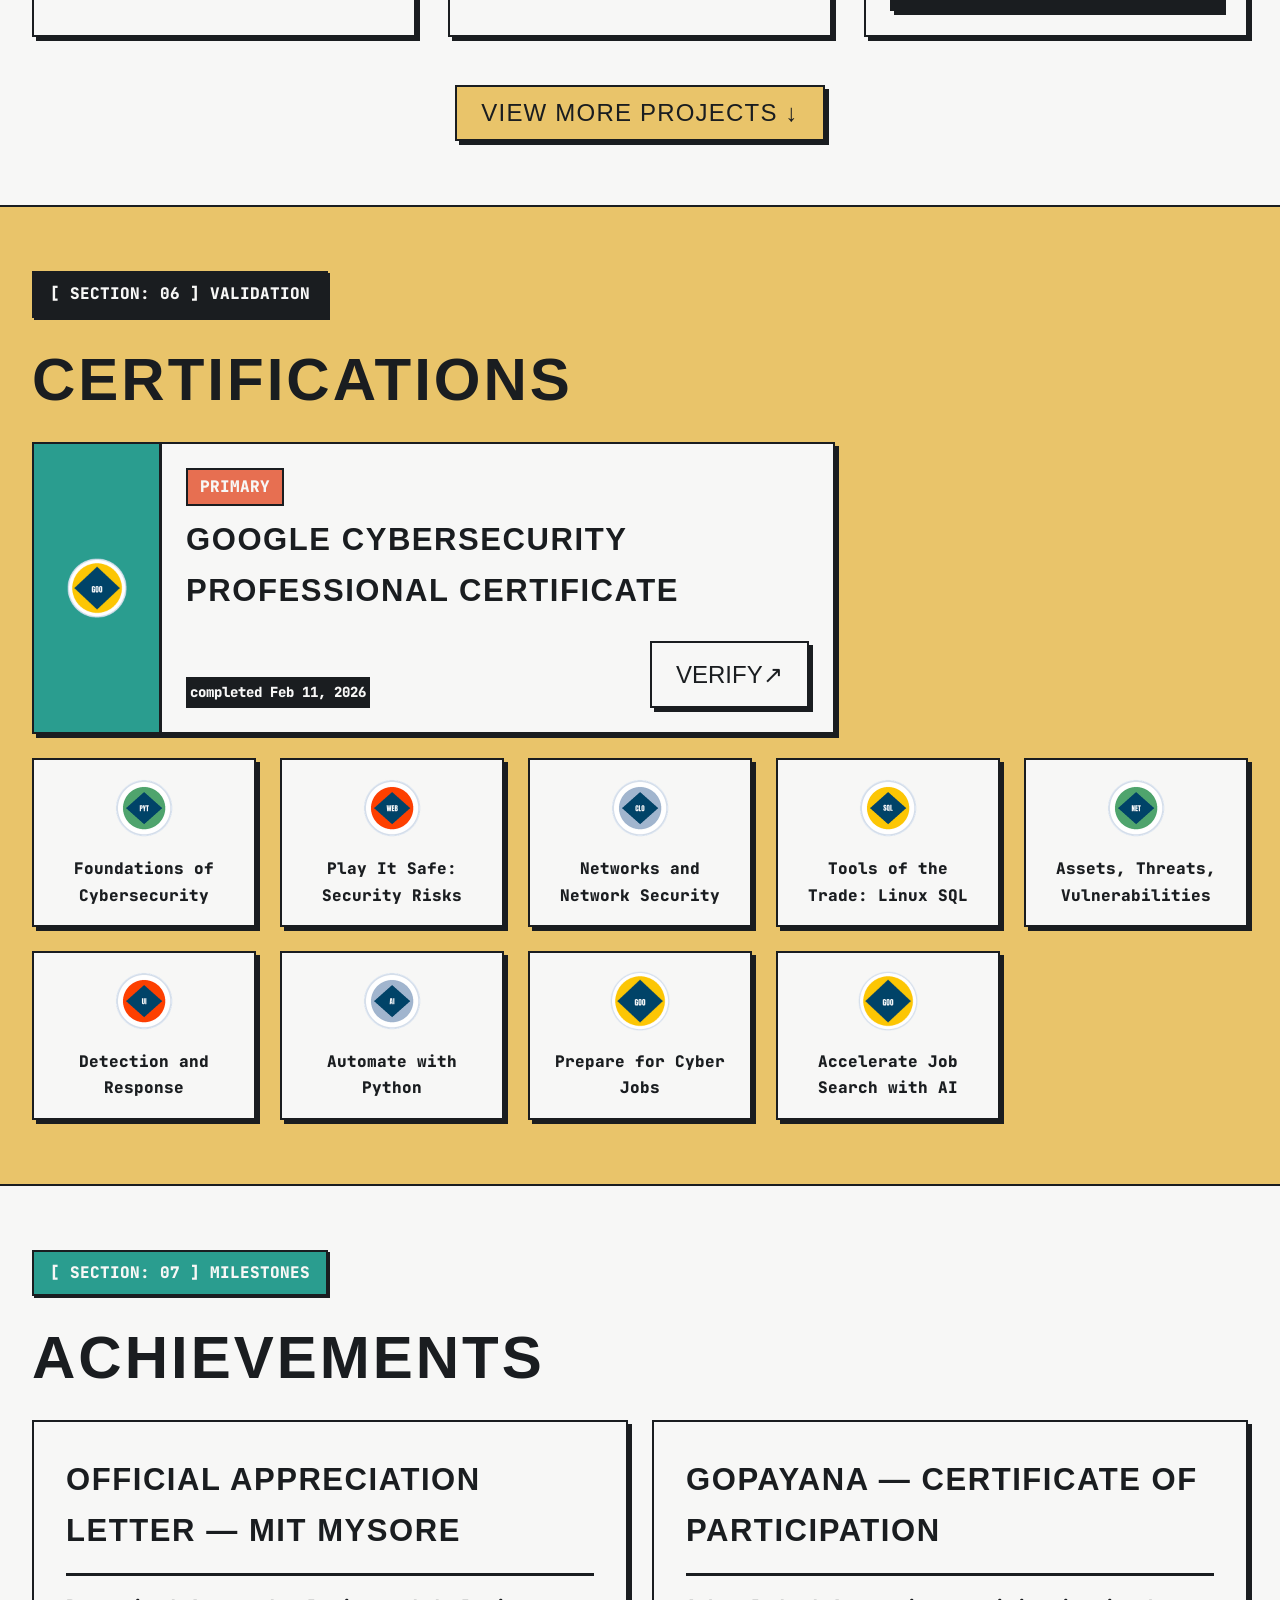
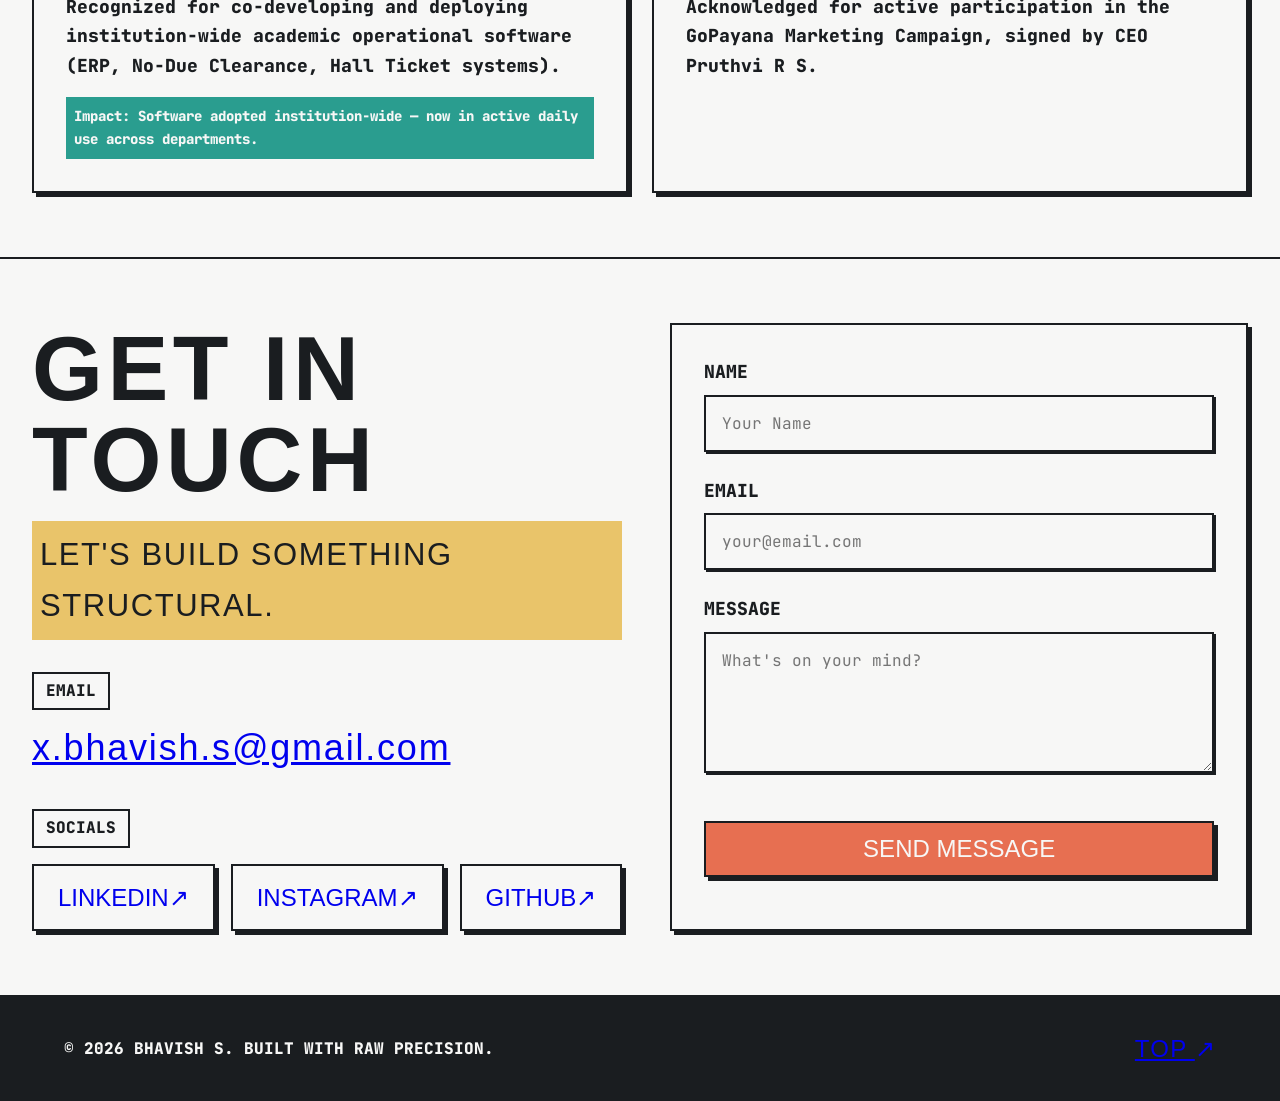
==== commit 087ead7c: "Implement full responsive design for mobile and tablet devices" ====
--- a/index.html
+++ b/index.html
@@ -25,7 +25,12 @@
   </div>
 
   <header class="navbar brutal-border-b" id="navbar">
-    <a href="#hero" class="logo brutal-box bg-yellow" aria-label="Home">∞</a>
+    <div class="navbar-header">
+      <a href="#hero" class="logo brutal-box bg-yellow" aria-label="Home">∞</a>
+      <button class="mobile-menu-toggle font-display text-2xl" id="mobile-menu-toggle" aria-label="Toggle navigation" aria-expanded="false">
+        ☰
+      </button>
+    </div>
     <nav id="navLinks" class="nav-links">
       <a href="#about" class="nav-link">About</a>
       <a href="#skills" class="nav-link">Skills</a>
--- a/styles.css
+++ b/styles.css
@@ -211,8 +211,12 @@
 
 /* Buttons & Links */
 .brutal-btn {
-  display: inline-block;
+  display: inline-flex;
+  align-items: center;
+  justify-content: center;
   padding: 0.75rem 1.5rem;
+  min-height: 44px; /* Touch target minimum */
+  min-width: 44px;
   border: var(--border);
   box-shadow: var(--shadow);
   font-family: var(--font-display);
@@ -366,6 +370,22 @@
               padding 0.4s var(--ease-out-expo),
               border-color 0.4s var(--ease-out-expo);
   border-bottom: var(--border);
+}
+
+.navbar-header {
+  display: flex;
+  align-items: center;
+  justify-content: space-between;
+}
+
+.mobile-menu-toggle {
+  display: none;
+  background: none;
+  border: none;
+  cursor: pointer;
+  padding: 0.5rem;
+  min-height: 44px;
+  min-width: 44px;
 }
 
 .logo {
@@ -480,10 +500,12 @@
 .hero .marquee {
   position: relative;
   z-index: 2;
+  overflow: hidden;
+  max-width: 100vw;
 }
 
 .hero-title {
-  font-size: clamp(4rem, 10vw, 8rem);
+  font-size: clamp(2.5rem, 10vw, 8rem);
   line-height: 0.9;
   margin-bottom: 1rem;
   /* Text-clipped animated gradient */
@@ -864,19 +886,66 @@
 }
 
 @media (max-width: 768px) {
+  .grid-container {
+    padding: 0 1rem;
+  }
   .grid-2x2 {
     grid-template-columns: 1fr;
   }
+  .grid-auto {
+    grid-template-columns: 1fr;
+  }
+  
+  /* Mobile Navigation */
   .navbar {
+    flex-wrap: wrap;
+    padding: 1rem;
+  }
+  .navbar-header {
+    width: 100%;
+  }
+  .mobile-menu-toggle {
+    display: block;
+  }
+  .nav-links {
+    display: none;
+    width: 100%;
+    flex-direction: column;
+    align-items: stretch;
+    gap: 0;
+    margin-top: 1rem;
+    border-top: var(--border);
+    padding-top: 0.5rem;
+  }
+  .nav-links.nav-open {
+    display: flex;
+  }
+  .nav-link {
+    text-align: center;
+    padding: 1rem;
+    border-bottom: 1px solid rgba(0,0,0,0.1);
+  }
+  .nav-link:last-child {
+    border-bottom: none;
+  }
+  
+  /* Hero & Stats Stacking */
+  .hero-meta {
+    flex-direction: column;
+    align-items: flex-start;
+    gap: 0.5rem;
+  }
+  .hero-meta .brutal-chip {
+    margin-top: 0;
+  }
+  .hero-actions {
+    display: flex;
     flex-direction: column;
     gap: 1rem;
   }
-  .nav-links {
-    flex-wrap: wrap;
-    justify-content: center;
-  }
-  .grid-auto {
-    grid-template-columns: 1fr;
+  .hero-actions .brutal-btn {
+    margin-left: 0;
+    width: 100%;
   }
   
   /* Cert carousel on mobile */
@@ -890,7 +959,7 @@
   }
   .cert-grid > * {
     scroll-snap-align: start;
-    min-width: 160px;
+    min-width: 200px;
     flex-shrink: 0;
   }
   
